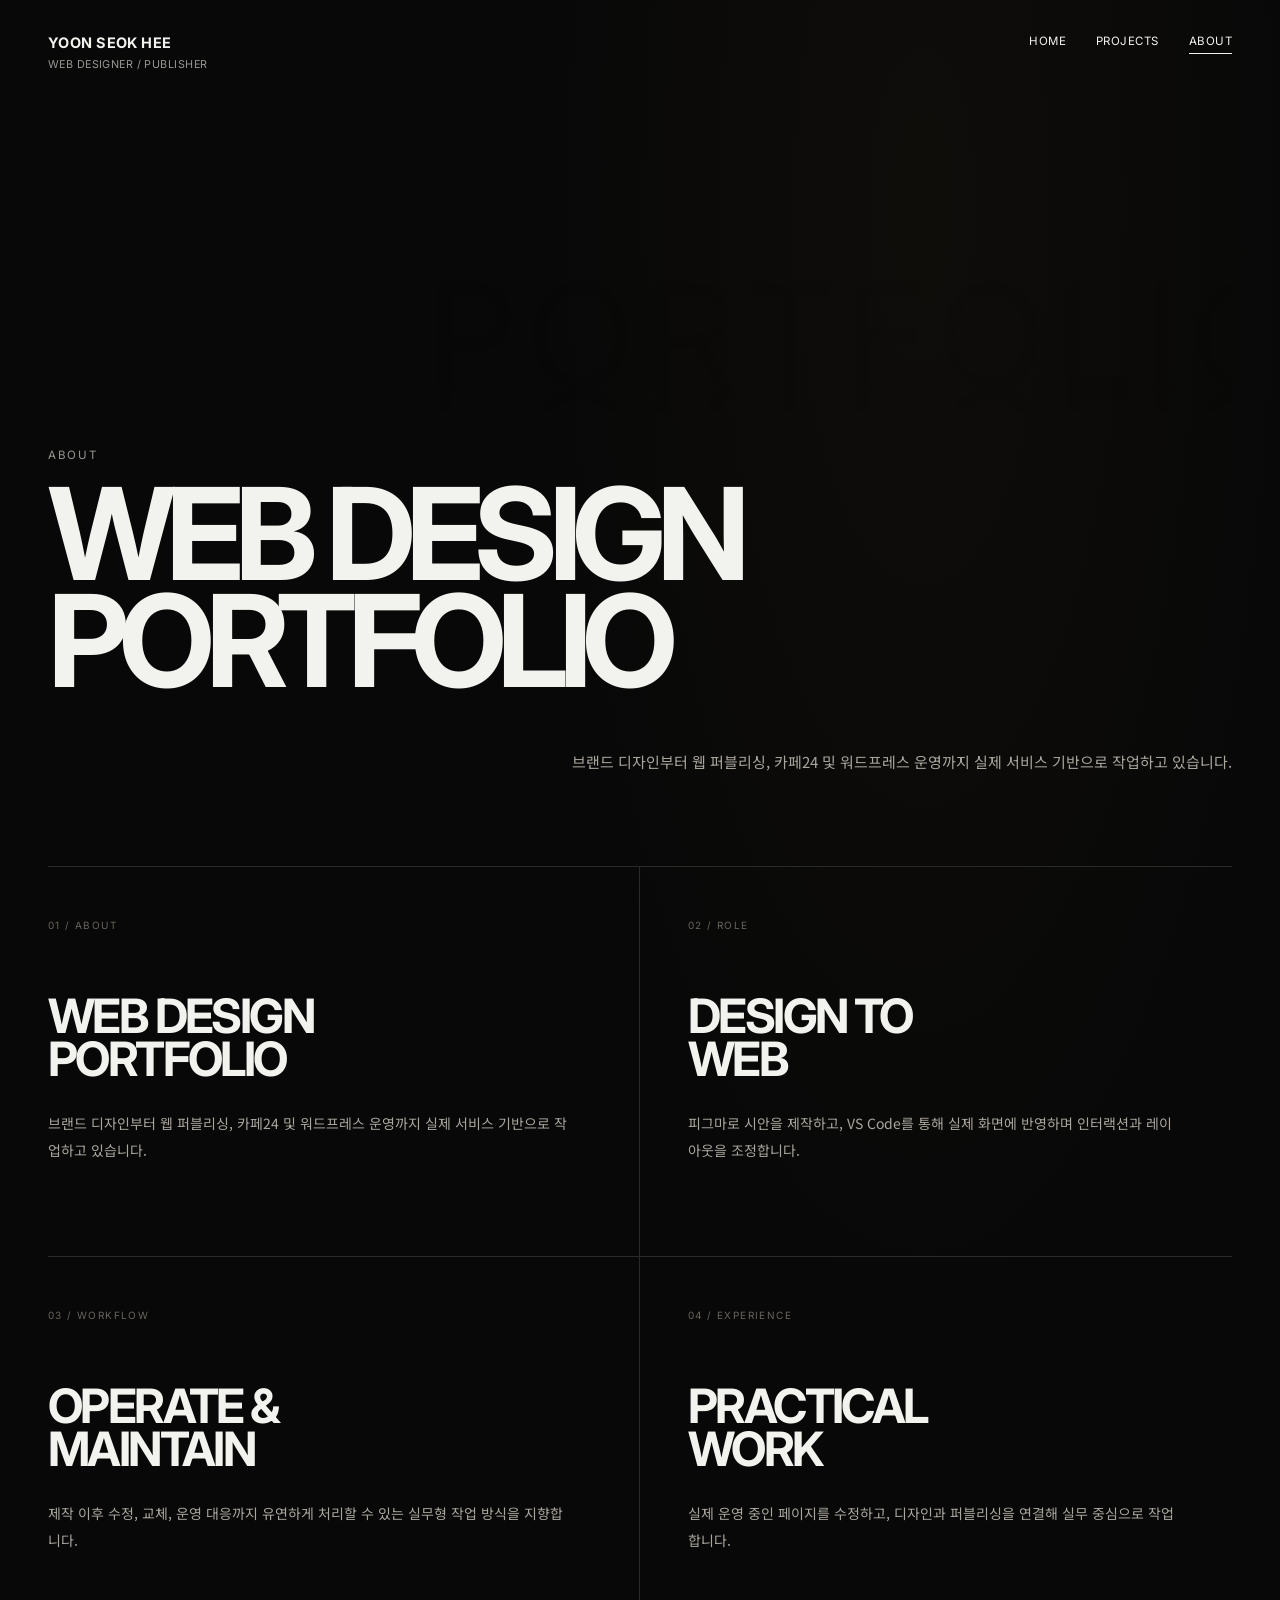
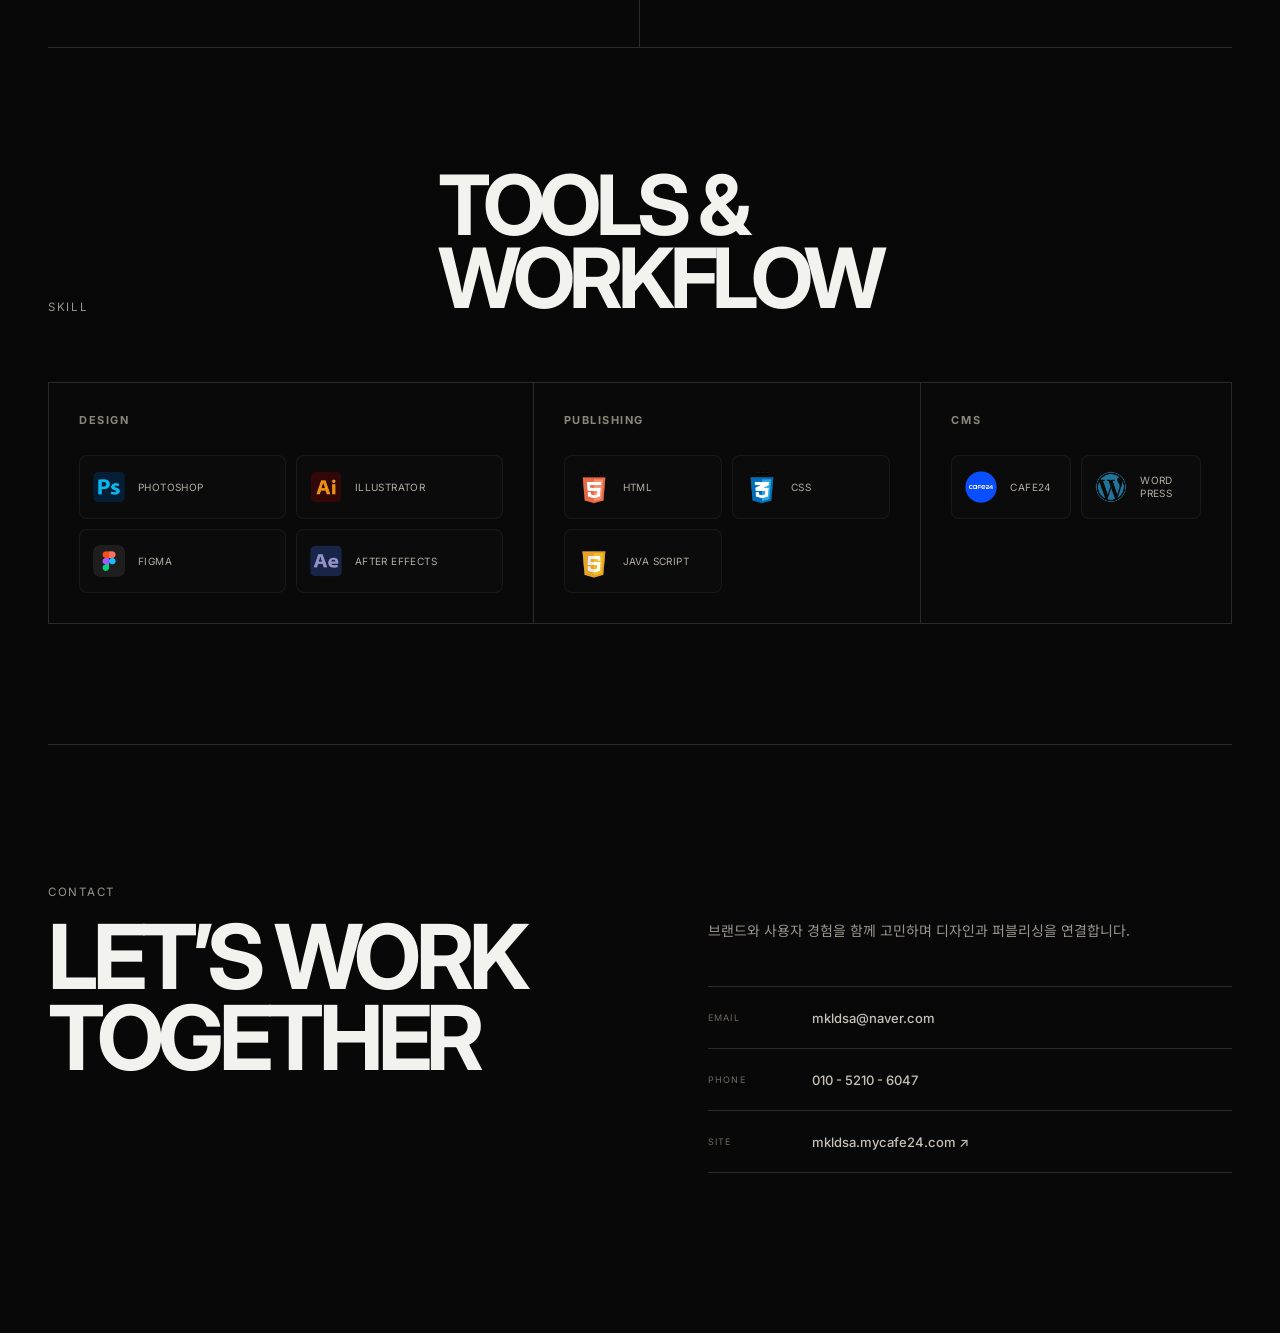
==== about.html @ 6cc13ea0 "remaster d" ====
<!doctype html>
<html lang="ko">
<head>
  <meta charset="utf-8">
  <meta name="viewport" content="width=device-width, initial-scale=1">
  <meta name="description" content="윤석희 웹디자이너·퍼블리셔 소개">
  <title>About — YOON SEOK HEE</title>

  <link rel="icon" type="image/png" href="favicon.png">
  <link rel="preconnect" href="https://fonts.googleapis.com">
  <link rel="preconnect" href="https://fonts.gstatic.com" crossorigin>
  <link href="https://fonts.googleapis.com/css2?family=Inter:wght@400;500;600;700&family=Noto+Sans+KR:wght@400;500;600;700&display=swap" rel="stylesheet">

  <link rel="stylesheet" href="assets/css/common.css">
  <link rel="stylesheet" href="assets/css/about.css">
  <link rel="stylesheet" href="assets/css/responsive.css">
</head>
<body class="about-body">
  <header class="site-header compact">
    <a class="brand" href="index.html">
      <strong>YOON SEOK HEE</strong>
      <span>WEB DESIGNER / PUBLISHER</span>
    </a>

    <nav class="site-nav">
      <a href="index.html">HOME</a>
      <a href="projects.html">PROJECTS</a>
      <a href="about.html" class="is-active">ABOUT</a>
    </nav>
  </header>

  <main class="about-page">
    <section class="about-hero">
      <span class="section-label">ABOUT</span>
      <img class="about-title-art" src="images/TITLE.png" alt="PORTFOLIO">
      <h1>WEB DESIGN<br>PORTFOLIO</h1>

      <p class="about-intro">
        브랜드 디자인부터 웹 퍼블리싱, 카페24 및 워드프레스 운영까지
        실제 서비스 기반으로 작업하고 있습니다.
      </p>
    </section>

    <section class="about-story-grid">
      <article class="about-story">
        <span>01 / ABOUT</span>
        <h2>WEB DESIGN<br>PORTFOLIO</h2>
        <p>
          브랜드 디자인부터 웹 퍼블리싱,
          카페24 및 워드프레스 운영까지
          실제 서비스 기반으로 작업하고 있습니다.
        </p>
      </article>

      <article class="about-story">
        <span>02 / ROLE</span>
        <h2>DESIGN TO<br>WEB</h2>
        <p>
          피그마로 시안을 제작하고,
          VS Code를 통해 실제 화면에 반영하며
          인터랙션과 레이아웃을 조정합니다.
        </p>
      </article>

      <article class="about-story">
        <span>03 / WORKFLOW</span>
        <h2>OPERATE &<br>MAINTAIN</h2>
        <p>
          제작 이후 수정, 교체, 운영 대응까지
          유연하게 처리할 수 있는 실무형 작업 방식을 지향합니다.
        </p>
      </article>

      <article class="about-story">
        <span>04 / EXPERIENCE</span>
        <h2>PRACTICAL<br>WORK</h2>
        <p>
          실제 운영 중인 페이지를 수정하고,
          디자인과 퍼블리싱을 연결해
          실무 중심으로 작업합니다.
        </p>
      </article>
    </section>

    <section class="about-skill-section">
      <div class="about-skill-head">
        <span class="section-label">SKILL</span>
        <h2>TOOLS &<br>WORKFLOW</h2>
      </div>

      <div class="about-skill-groups">
        <article class="about-skill-group">
          <h3>DESIGN</h3>
          <div class="about-tool-grid">
            <div class="about-tool"><img src="images/icon_ps.png" alt="Photoshop"><span>PHOTOSHOP</span></div>
            <div class="about-tool"><img src="images/icon_ai.png" alt="Illustrator"><span>ILLUSTRATOR</span></div>
            <div class="about-tool"><img src="images/icon_figma.png" alt="Figma"><span>FIGMA</span></div>
            <div class="about-tool"><img src="images/icon_ae.png" alt="After Effects"><span>AFTER EFFECTS</span></div>
          </div>
        </article>

        <article class="about-skill-group">
          <h3>PUBLISHING</h3>
          <div class="about-tool-grid">
            <div class="about-tool"><img src="images/icon_html.png" alt="HTML"><span>HTML</span></div>
            <div class="about-tool"><img src="images/icon_css.png" alt="CSS"><span>CSS</span></div>
            <div class="about-tool"><img src="images/icon_js.png" alt="JavaScript"><span>JAVA SCRIPT</span></div>
          </div>
        </article>

        <article class="about-skill-group">
          <h3>CMS</h3>
          <div class="about-tool-grid">
            <div class="about-tool"><img src="images/icon_cafe24.png" alt="Cafe24"><span>CAFE24</span></div>
            <div class="about-tool"><img src="images/icon_ward.png" alt="WordPress"><span>WORD PRESS</span></div>
          </div>
        </article>
      </div>
    </section>

    <section class="about-contact" id="contact">
      <span class="section-label">CONTACT</span>

      <div class="about-contact-row">
        <h2>LET’S WORK<br>TOGETHER</h2>

        <div class="about-contact-copy">
          <p>
            브랜드와 사용자 경험을 함께 고민하며
            디자인과 퍼블리싱을 연결합니다.
          </p>

          <div class="about-contact-list">
            <a href="mailto:mkldsa@naver.com"><span>EMAIL</span><strong>mkldsa@naver.com</strong></a>
            <a href="tel:01052106047"><span>PHONE</span><strong>010 - 5210 - 6047</strong></a>
            <a href="http://mkldsa.mycafe24.com" target="_blank" rel="noopener noreferrer"><span>SITE</span><strong>mkldsa.mycafe24.com ↗</strong></a>
          </div>
        </div>
      </div>
    </section>
  </main>
</body>
</html>
---- assets/css/common.css ----
:root{
  --bg:#080808;
  --panel:#101010;
  --text:#f2f2ee;
  --muted:#8c8c88;
  --line:#2a2a28;
  --accent:#dfcfad;
  --gold:#d9b976;
  --max:1600px;
}

*{box-sizing:border-box}

html{scroll-behavior:smooth}

body{
  margin:0;
  background:var(--bg);
  color:var(--text);
  font-family:Inter,"Noto Sans KR",sans-serif;
  -webkit-font-smoothing:antialiased;
}

a{color:inherit;text-decoration:none}
button,input{font:inherit}
button{color:inherit}

.site-shell{min-height:100vh}

.site-header{
  position:fixed;
  z-index:100;
  top:0;
  left:0;
  width:100%;
  display:flex;
  align-items:flex-start;
  justify-content:space-between;
  padding:34px 48px;
  pointer-events:none;
}

.site-header.compact{
  position:relative;
  padding-bottom:10px;
}

.site-header a{pointer-events:auto}

.brand{
  display:flex;
  flex-direction:column;
  gap:7px;
}

.brand strong{
  font-size:14px;
  letter-spacing:.03em;
}

.brand span{
  font-size:10px;
  color:var(--muted);
  letter-spacing:.04em;
}

.site-nav{
  display:flex;
  gap:30px;
  font-size:11px;
  letter-spacing:.04em;
}

.site-nav a{
  position:relative;
  padding-bottom:6px;
}

.site-nav a::after{
  content:"";
  position:absolute;
  left:0;
  bottom:0;
  width:0;
  height:1px;
  background:currentColor;
  transition:width .3s ease;
}

.site-nav a:hover::after,
.site-nav a.is-active::after{
  width:100%;
}

.section-label{
  display:block;
  margin-bottom:18px;
  color:var(--muted);
  font-size:11px;
  letter-spacing:.15em;
}

.site-footer{
  max-width:var(--max);
  margin:0 auto;
  padding:120px 48px 48px;
  border-top:1px solid var(--line);
  display:grid;
  grid-template-columns:1fr 1fr auto;
  gap:24px;
  align-items:end;
}

.site-footer p,
.site-footer a{font-size:22px}

.site-footer span{
  color:var(--muted);
  font-size:10px;
}


/* =========================================================
   V22.0 — COMMON MICROCOPY LEGIBILITY
========================================================= */
.brand strong{
  font-size:14.5px!important;
}

.brand span{
  font-size:10.8px!important;
  color:#989893!important;
}

.site-nav{
  font-size:11.5px!important;
}

.section-label{
  font-size:11.5px!important;
  color:#969690!important;
}
---- assets/css/about.css ----
.about-body{
  min-height:100vh;
  background:
    radial-gradient(ellipse at 72% 7%,rgba(202,156,79,.035),transparent 30%),
    var(--bg);
}

.about-page{
  max-width:var(--max);
  margin:0 auto;
  padding:120px 48px 120px;
}

.about-hero{
  position:relative;
  min-height:74vh;
  display:flex;
  flex-direction:column;
  justify-content:flex-end;
  overflow:hidden;
  padding:90px 0 90px;
  border-bottom:1px solid var(--line);
}

.about-title-art{
  position:absolute;
  z-index:0;
  right:-5%;
  top:12%;
  width:min(68vw,1100px);
  opacity:.035;
  filter:blur(.2px);
  pointer-events:none;
}

.about-hero > *:not(.about-title-art){
  position:relative;
  z-index:1;
}

.about-hero h1{
  max-width:1200px;
  margin:0;
  font-size:clamp(70px,10vw,165px);
  line-height:.84;
  letter-spacing:-.075em;
}

.about-intro{
  max-width:710px;
  margin:52px 0 0 auto;
  color:#aaa69e;
  font-family:"Noto Sans KR",sans-serif;
  font-size:15px;
  line-height:1.95;
}

.about-story-grid{
  display:grid;
  grid-template-columns:repeat(2,minmax(0,1fr));
  border-bottom:1px solid var(--line);
}

.about-story{
  min-height:390px;
  padding:52px 48px 58px 0;
  border-right:1px solid var(--line);
  border-bottom:1px solid var(--line);
}

.about-story:nth-child(even){
  padding-left:48px;
  border-right:0;
}

.about-story:nth-child(n+3){
  border-bottom:0;
}

.about-story > span{
  display:block;
  margin-bottom:64px;
  color:#68645d;
  font-size:9px;
  letter-spacing:.14em;
}

.about-story h2{
  margin:0 0 30px;
  font-size:clamp(32px,3.7vw,62px);
  line-height:.90;
  letter-spacing:-.055em;
}

.about-story p{
  max-width:520px;
  margin:0;
  color:#aaa69e;
  font-family:"Noto Sans KR",sans-serif;
  font-size:13px;
  line-height:1.9;
}

.about-skill-section{
  padding:120px 0;
  border-bottom:1px solid var(--line);
}

.about-skill-head{
  display:grid;
  grid-template-columns:.6fr 1.4fr;
  gap:50px;
  align-items:end;
  margin-bottom:68px;
}

.about-skill-head .section-label{
  margin:0;
}

.about-skill-head h2{
  margin:0;
  font-size:clamp(48px,6.5vw,105px);
  line-height:.88;
  letter-spacing:-.065em;
}

.about-skill-groups{
  display:grid;
  grid-template-columns:1.25fr 1fr .8fr;
  gap:1px;
  background:var(--line);
  border:1px solid var(--line);
}

.about-skill-group{
  padding:30px;
  background:#090909;
}

.about-skill-group h3{
  margin:0 0 28px;
  color:#8d867a;
  font-size:10px;
  letter-spacing:.14em;
}

.about-tool-grid{
  display:grid;
  grid-template-columns:repeat(2,minmax(0,1fr));
  gap:10px;
}

.about-tool{
  display:flex;
  align-items:center;
  gap:12px;
  min-height:64px;
  padding:10px 12px;
  border:1px solid rgba(255,255,255,.055);
  border-radius:8px;
  background:rgba(255,255,255,.012);
}

.about-tool img{
  width:34px;
  height:34px;
  object-fit:contain;
}

.about-tool span{
  color:#b2ada4;
  font-size:9px;
  line-height:1.3;
  letter-spacing:.04em;
}

.about-contact{
  padding:140px 0 40px;
}

.about-contact-row{
  display:grid;
  grid-template-columns:1.05fr .95fr;
  gap:80px;
}

.about-contact h2{
  margin:0;
  font-size:clamp(52px,7vw,112px);
  line-height:.90;
  letter-spacing:-.06em;
}

.about-contact-copy{
  align-self:end;
}

.about-contact-copy > p{
  max-width:560px;
  margin:0 0 42px;
  color:#99948c;
  font-family:"Noto Sans KR",sans-serif;
  font-size:14px;
  line-height:1.9;
}

.about-contact-list{
  display:grid;
  border-top:1px solid var(--line);
}

.about-contact-list a{
  display:grid;
  grid-template-columns:86px 1fr;
  gap:18px;
  align-items:center;
  min-height:62px;
  border-bottom:1px solid var(--line);
}

.about-contact-list span{
  color:#6f6a62;
  font-size:8px;
  letter-spacing:.14em;
}

.about-contact-list strong{
  color:#c7c1b8;
  font-size:12px;
  font-weight:500;
}

@media(max-width:900px){
  .about-page{
    padding:90px 24px 80px;
  }

  .about-story-grid{
    grid-template-columns:1fr;
  }

  .about-story,
  .about-story:nth-child(even){
    min-height:0;
    padding:38px 0 44px;
    border-right:0;
    border-bottom:1px solid var(--line);
  }

  .about-story:nth-child(n+3){
    border-bottom:1px solid var(--line);
  }

  .about-story:last-child{
    border-bottom:0;
  }

  .about-story > span{
    margin-bottom:38px;
  }

  .about-skill-head{
    grid-template-columns:1fr;
    gap:24px;
  }

  .about-skill-groups{
    grid-template-columns:1fr;
  }

  .about-contact-row{
    grid-template-columns:1fr;
    gap:48px;
  }
}

@media(max-width:640px){
  .about-page{
    padding-left:20px;
    padding-right:20px;
  }

  .about-hero{
    min-height:62vh;
  }

  .about-hero h1{
    font-size:15vw;
  }

  .about-intro{
    margin-top:34px;
    font-size:13px;
  }

  .about-tool-grid{
    grid-template-columns:1fr 1fr;
  }

  .about-tool{
    padding:8px 10px;
  }

  .about-tool img{
    width:28px;
    height:28px;
  }
}


/* =========================================================
   V22.0 — ABOUT MICROCOPY LEGIBILITY
========================================================= */
.about-story > span{
  font-size:10px!important;
}

.about-story p{
  font-size:14px!important;
}

.about-skill-group h3{
  font-size:11px!important;
}

.about-tool span{
  font-size:10px!important;
}

.about-contact-list span{
  font-size:9px!important;
}

.about-contact-list strong{
  font-size:13px!important;
}
---- assets/css/responsive.css ----
@media(max-width:1100px){
  .site-header{padding:24px}

  .project-list-grid{
    grid-template-columns:1fr 1fr;
  }

  .detail-hero{
    grid-template-columns:1fr;
  }

  .detail-copy{
    grid-template-columns:1fr;
    gap:30px;
  }
}

@media(max-width:900px){
  html,
  body{
    max-width:100%;
  }

  .social-rail{display:none}

  /* HOME */
  .home-page{
    overflow:hidden;
  }

  .hero{
    min-height:640px;
    padding:0 20px;
  }

  .home-header{
    padding-left:22px;
    padding-right:22px;
  }

  .hero-copy{
    left:6vw;
    top:28%;
    bottom:auto;
    width:82vw;
    transform:none;
  }

  .hero h1{
    font-size:clamp(42px,10vw,68px);
  }

  .hero-desc{
    margin-top:13px;
    font-size:12px;
  }

  .hero-index-wrap{margin-bottom:22px}

  .record-wrap,
  .category-orbit{
    left:59%;
    top:42%;
    width:min(64vh,620px);
  }

  .category-btn{
    min-width:130px;
    font-size:9px;
  }

  .interaction-hint{
    left:6vw;
    top:70%;
  }

  .hero.is-preview-open .hero-copy{
    opacity:.08;
    transform:none;
  }

  .hero.is-preview-open .record-wrap,
  .hero.is-preview-open .category-orbit{
    left:22%;
    top:29%;
  }

  .hero.is-preview-open .record-wrap{
    transform:translate(-50%,-50%) scale(.72);
  }

  .hero.is-preview-open .category-orbit{
    transform:translate(-50%,-50%) scale(.72);
    opacity:.34;
  }

  .preview-panel{
    top:auto;
    left:4vw;
    right:4vw;
    bottom:3.5vh;
    width:auto;
    height:62vh;
    min-height:0;
    padding:24px;
    border-radius:24px;
    transform-origin:center bottom;
    transform:translateY(56px) scale(.975);
    clip-path:inset(22% 0 0 0 round 24px);
  }

  .preview-panel.is-open{
    transform:translateY(0) scale(1);
    clip-path:inset(0 0 0 0 round 24px);
  }

  .preview-grid{
    grid-template-columns:repeat(2,minmax(0,1fr));
    gap:20px 14px;
    height:calc(100% - 132px);
  }

  .preview-more-wrap{
    left:24px;
    right:24px;
  }

  /* PROJECT DETAIL */
  .detail-insights{
    padding:70px 0 80px;
  }

  .detail-insights-head{
    grid-template-columns:1fr;
    gap:24px;
    margin-bottom:38px;
  }

  .detail-insights-head h2{font-size:34px}

  .detail-thinking-grid{
    grid-template-columns:1fr;
    margin-top:52px;
  }

  .detail-thinking--wide{grid-column:auto}

  .detail-project-nav{
    grid-template-columns:1fr 1fr;
  }

  .detail-project-nav__all{
    grid-column:1/-1;
    grid-row:1;
    min-height:56px!important;
    border:1px solid var(--line)!important;
  }

  /* ABOUT */
  .about-page{
    padding:90px 24px 80px;
  }

  .about-hero{
    min-height:60vh;
    padding:50px 0 70px;
  }

  .about-intro{margin:38px 0 0}

  .about-grid{grid-template-columns:1fr}

  .about-block,
  .about-block + .about-block{
    min-height:0;
    padding:34px 0 42px;
    border-right:0;
    border-bottom:1px solid var(--line);
  }

  .about-block:last-child{border-bottom:0}
  .about-no{margin-bottom:38px}
  .about-contact{padding-top:90px}

  .about-contact-row{
    grid-template-columns:1fr;
    gap:48px;
  }
}

@media(max-width:720px){
  .site-header{align-items:flex-start}

  .site-nav{
    gap:12px;
    font-size:9px;
  }

  .brand span{display:none}

  .projects-page,
  .project-detail{
    padding-left:20px;
    padding-right:20px;
  }

  .projects-hero{padding:45px 0}

  .project-list-grid{
    grid-template-columns:1fr;
    gap:55px;
  }

  .archive-card:nth-child(n){margin-top:0}

  .detail-hero{padding-top:30px}

  .detail-meta{
    grid-template-columns:1fr 1fr;
  }

  .detail-copy{padding:70px 0}

  .detail-copy h2{font-size:32px}
}

@media(max-width:640px){
  .site-nav{gap:12px}
  .site-nav a{font-size:9px}
  .brand strong{font-size:11px}

  /* HOME MOBILE: orbit 숨김 + swipe 사용 */
  .record-wrap,
  .category-orbit{
    left:50%;
    top:38%;
    width:78vw;
  }

  .category-orbit{display:none}

  .hero-copy{
    left:6vw;
    top:auto;
    bottom:88px;
    width:82vw;
  }

  .hero h1{font-size:13vw}

  .interaction-hint{
    left:6vw;
    top:auto;
    bottom:28px;
  }

  .interaction-hint .mouse-icon{
    width:34px;
    height:20px;
    flex-basis:34px;
    border-radius:12px;
  }

  .interaction-hint .mouse-icon i{
    top:50%;
    left:7px;
    width:7px;
    height:2px;
    transform:translateY(-50%);
    animation:mobileSwipeHint 1.55s ease-in-out infinite;
  }

  @keyframes mobileSwipeHint{
    0%{opacity:.1;transform:translate(0,-50%)}
    35%{opacity:1}
    100%{opacity:0;transform:translate(13px,-50%)}
  }

  .hero.is-preview-open .record-wrap{
    left:10%;
    top:22%;
    transform:translate(-50%,-50%) scale(.58);
  }

  .preview-panel{
    left:14px;
    right:14px;
    bottom:14px;
    height:67vh;
    padding:22px 18px;
  }

  .preview-grid{
    grid-template-columns:1fr 1fr;
    gap:18px 12px;
  }

  .project-card-meta{display:none}
  .project-card h3{font-size:11px}
  .project-card p{font-size:9px}

  /* PROJECTS */
  .projects-hero h1{
    font-size:clamp(52px,15vw,84px);
  }

  .projects-summary{
    max-width:250px;
    line-height:1.8;
  }

  .project-filters{margin-top:34px}

  .archive-meta__view{
    width:100%;
    margin:4px 0 0;
  }

  /* DETAIL */
  .detail-hero::before{display:none}

  .detail-copy p{font-size:13px}

  .contribution-row{
    grid-template-columns:42px 1fr auto;
    gap:12px;
  }

  .detail-thinking{
    min-height:0;
    padding:26px 22px;
  }

  .detail-gallery{padding-top:66px}

  .detail-project-nav{
    margin-top:80px;
    gap:12px;
  }

  .detail-project-nav a{min-height:78px}
  .detail-project-nav strong{font-size:12px}

  /* ABOUT */
  .about-page{
    padding-left:20px;
    padding-right:20px;
  }

  .about-hero h1{font-size:16vw}
  .about-intro{font-size:13px}
  .about-block p{font-size:16px}
}

/* =========================================================
   V3.0 HOME DETAIL RESPONSIVE
========================================================= */
@media(max-width:900px){
  .interaction-guide{
    left:6vw;
    top:auto;
    bottom:30px;
    width:min(480px,88vw);
  }

  .guide-actions{
    grid-template-columns:1fr 1fr;
  }

  .record-scroll-guide{
    display:none;
  }

  .record-label-svg .label-arc{
    font-size:12px;
  }

  .record-label-svg .label-arc-bottom{
    font-size:11px;
  }

  .record-label-svg .label-year{
    font-size:12.5px;
  }
}

@media(max-width:640px){
  .hero-copy{
    bottom:132px;
  }

  .interaction-guide{
    left:6vw;
    right:6vw;
    bottom:22px;
    width:auto;
  }

  .guide-kicker{
    margin-bottom:8px;
  }

  .guide-actions{
    gap:6px;
  }

  .guide-action{
    grid-template-columns:18px 24px 1fr;
    gap:7px;
    min-height:44px;
    padding:8px 7px;
  }

  .guide-icon{
    width:24px;
    height:24px;
  }

  .guide-icon-scroll::before{
    top:4px;
    width:8px;
    height:14px;
  }

  .guide-copy strong{
    font-size:7px;
  }

  .guide-copy small{
    font-size:6.5px;
  }

  .record-hover-cta{
    display:none;
  }

  .record-label{
    width:33%;
  }

  .record-label-svg .label-arc{
    font-size:11.3px;
    letter-spacing:2px;
  }

  .record-label-svg .label-arc-bottom{
    font-size:10.7px;
    letter-spacing:2.2px;
  }

  .record-label-svg .label-year{
    font-size:12px;
  }
}

@media(max-width:900px){
  .home-page.is-intro-ready .hero.is-preview-open .record-wrap{
    transform:translate(-50%,-50%) scale(.72);
  }

  .home-page.is-intro-ready .hero.is-preview-open .category-orbit{
    transform:translate(-50%,-50%) scale(.72);
    opacity:.34;
  }
}

@media(max-width:640px){
  .home-page.is-intro-ready .hero.is-preview-open .record-wrap{
    transform:translate(-50%,-50%) scale(.58);
  }
}
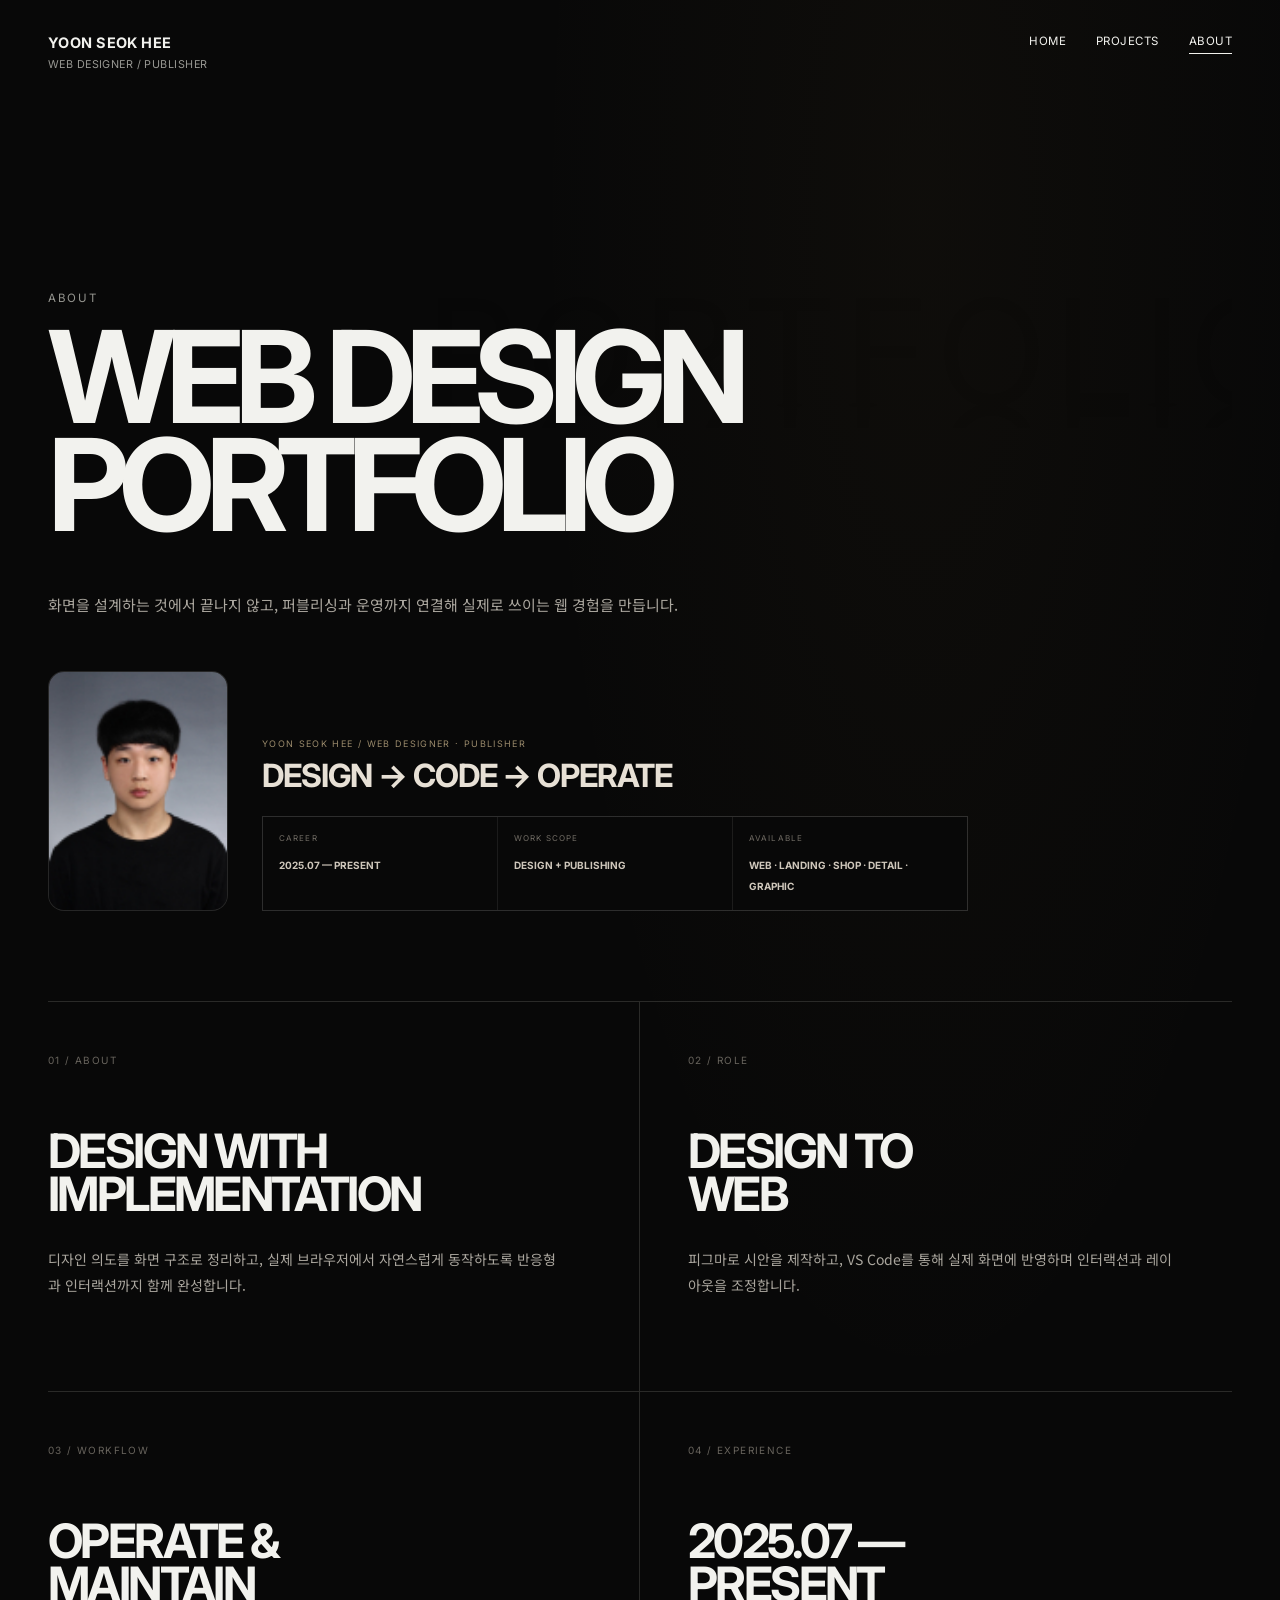
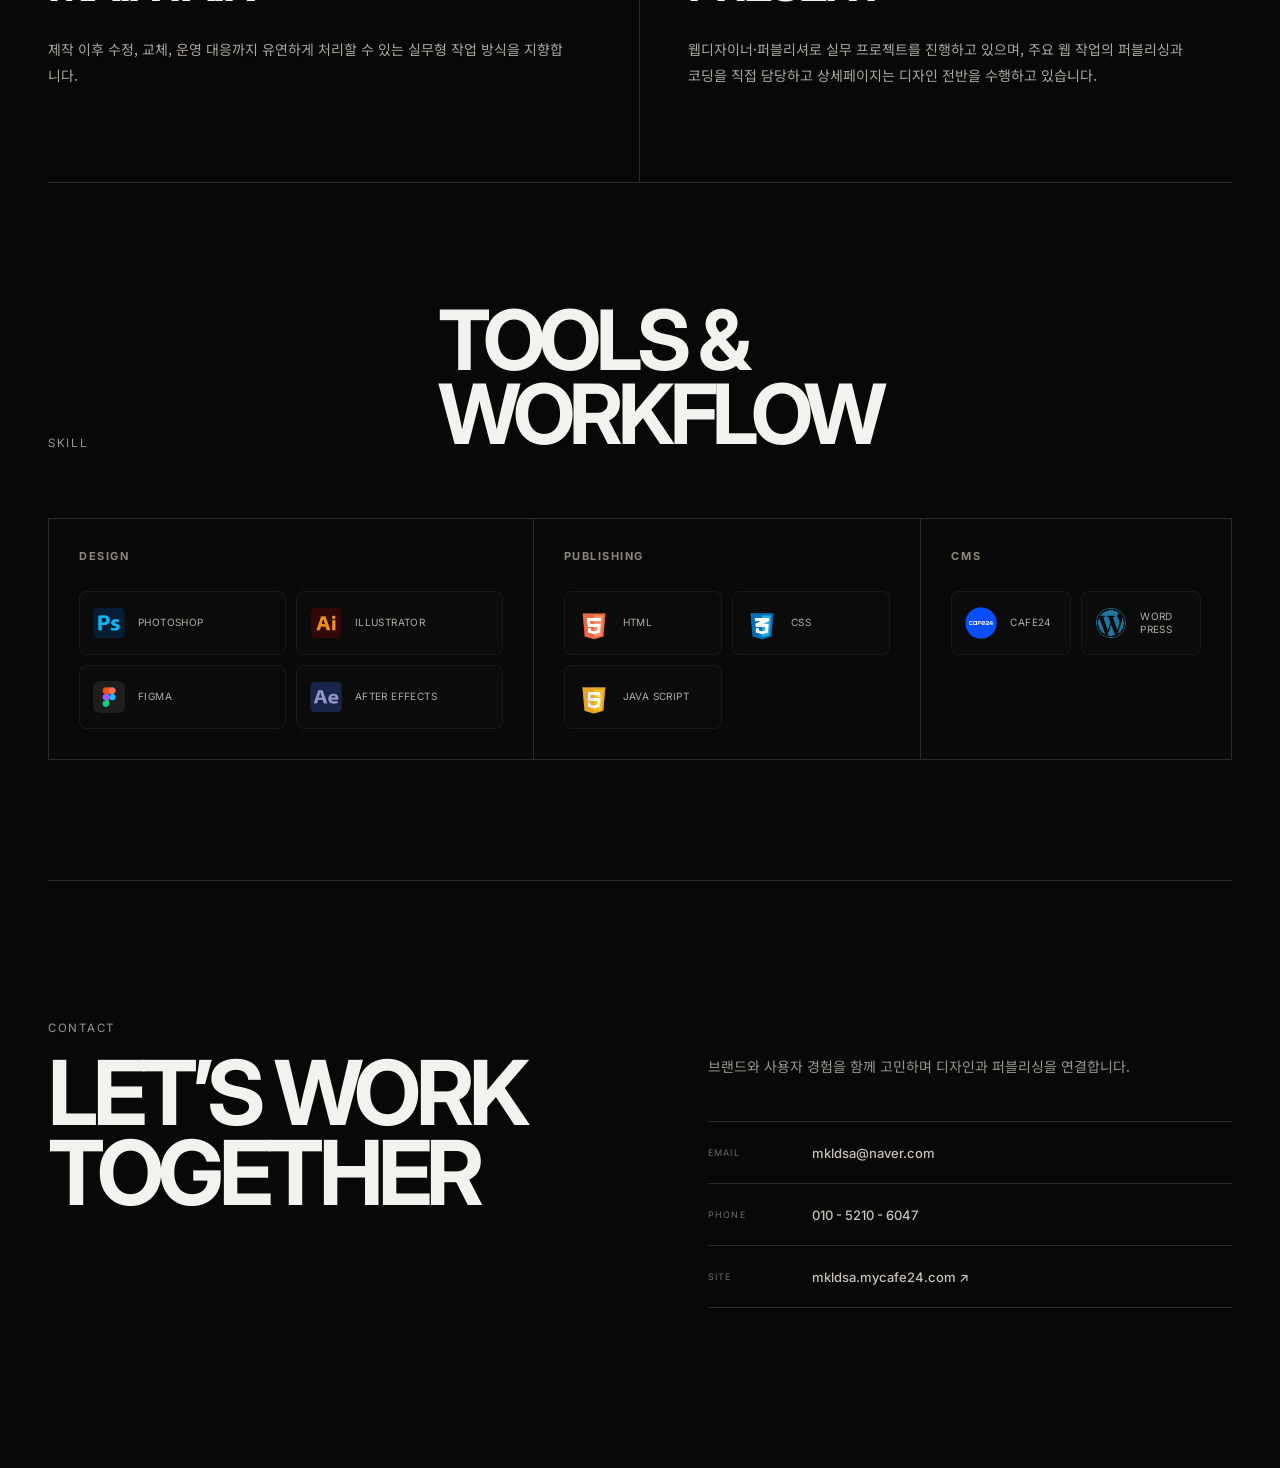
==== commit eb55b953: "1 d" ====
--- a/about.html
+++ b/about.html
@@ -36,19 +36,43 @@
       <h1>WEB DESIGN<br>PORTFOLIO</h1>
 
       <p class="about-intro">
-        브랜드 디자인부터 웹 퍼블리싱, 카페24 및 워드프레스 운영까지
-        실제 서비스 기반으로 작업하고 있습니다.
+        화면을 설계하는 것에서 끝나지 않고,
+        퍼블리싱과 운영까지 연결해 실제로 쓰이는 웹 경험을 만듭니다.
       </p>
+
+      <div class="about-profile-summary">
+        <img src="images/profile_seokhee.png" alt="윤석희 증명사진">
+
+        <div class="about-profile-summary__copy">
+          <span>YOON SEOK HEE / WEB DESIGNER · PUBLISHER</span>
+          <strong>DESIGN → CODE → OPERATE</strong>
+
+          <div class="about-profile-facts">
+            <div>
+              <small>CAREER</small>
+              <b>2025.07 — PRESENT</b>
+            </div>
+            <div>
+              <small>WORK SCOPE</small>
+              <b>DESIGN + PUBLISHING</b>
+            </div>
+            <div>
+              <small>AVAILABLE</small>
+              <b>WEB · LANDING · SHOP · DETAIL · GRAPHIC</b>
+            </div>
+          </div>
+        </div>
+      </div>
     </section>
 
     <section class="about-story-grid">
       <article class="about-story">
         <span>01 / ABOUT</span>
-        <h2>WEB DESIGN<br>PORTFOLIO</h2>
+        <h2>DESIGN WITH<br>IMPLEMENTATION</h2>
         <p>
-          브랜드 디자인부터 웹 퍼블리싱,
-          카페24 및 워드프레스 운영까지
-          실제 서비스 기반으로 작업하고 있습니다.
+          디자인 의도를 화면 구조로 정리하고,
+          실제 브라우저에서 자연스럽게 동작하도록
+          반응형과 인터랙션까지 함께 완성합니다.
         </p>
       </article>
 
@@ -73,11 +97,11 @@
 
       <article class="about-story">
         <span>04 / EXPERIENCE</span>
-        <h2>PRACTICAL<br>WORK</h2>
+        <h2>2025.07 —<br>PRESENT</h2>
         <p>
-          실제 운영 중인 페이지를 수정하고,
-          디자인과 퍼블리싱을 연결해
-          실무 중심으로 작업합니다.
+          웹디자이너·퍼블리셔로 실무 프로젝트를 진행하고 있으며,
+          주요 웹 작업의 퍼블리싱과 코딩을 직접 담당하고
+          상세페이지는 디자인 전반을 수행하고 있습니다.
         </p>
       </article>
     </section>
--- a/assets/css/about.css
+++ b/assets/css/about.css
@@ -335,3 +335,147 @@
 .about-contact-list strong{
   font-size:13px!important;
 }
+
+
+/* =========================================================
+   V34.0 — DESIGNER PROFILE SUMMARY
+========================================================= */
+.about-profile-summary{
+  position:relative;
+  z-index:1;
+
+  display:grid;
+  grid-template-columns:180px minmax(0,1fr);
+  gap:34px;
+  align-items:end;
+
+  max-width:900px;
+  margin:54px 0 0 auto;
+}
+
+.about-profile-summary > img{
+  display:block;
+  width:180px;
+  aspect-ratio:3/4;
+  object-fit:cover;
+
+  border:1px solid rgba(255,255,255,.09);
+  border-radius:16px;
+  background:#111;
+}
+
+.about-profile-summary__copy > span{
+  display:block;
+  margin-bottom:11px;
+  color:#9a8a6b;
+  font-size:9px;
+  letter-spacing:.15em;
+}
+
+.about-profile-summary__copy > strong{
+  display:block;
+  margin-bottom:24px;
+
+  color:#e7e0d5;
+  font-size:clamp(24px,2.5vw,42px);
+  line-height:1;
+  letter-spacing:-.035em;
+}
+
+.about-profile-facts{
+  display:grid;
+  grid-template-columns:repeat(3,minmax(0,1fr));
+  gap:1px;
+  background:rgba(255,255,255,.08);
+  border:1px solid rgba(255,255,255,.08);
+}
+
+.about-profile-facts > div{
+  min-height:86px;
+  padding:16px;
+  background:#080808;
+}
+
+.about-profile-facts small{
+  display:block;
+  margin-bottom:10px;
+  color:#716c64;
+  font-size:8px;
+  letter-spacing:.14em;
+}
+
+.about-profile-facts b{
+  color:#cfc7bb;
+  font-size:10px;
+  line-height:1.5;
+}
+
+@media(max-width:900px){
+  .about-profile-summary{
+    grid-template-columns:120px minmax(0,1fr);
+    gap:22px;
+  }
+
+  .about-profile-summary > img{
+    width:120px;
+  }
+
+  .about-profile-facts{
+    grid-template-columns:1fr;
+  }
+
+  .about-profile-facts > div{
+    min-height:0;
+  }
+}
+
+@media(max-width:640px){
+  .about-profile-summary{
+    grid-template-columns:90px minmax(0,1fr);
+    gap:16px;
+    margin-top:36px;
+  }
+
+  .about-profile-summary > img{
+    width:90px;
+    border-radius:10px;
+  }
+
+  .about-profile-summary__copy > strong{
+    font-size:20px;
+  }
+}
+
+
+/* V37 — profile positioning: capability rather than a single contribution */
+.about-profile-facts b{
+  line-height:1.55!important;
+}
+
+
+/* =========================================================
+   V38.0 — ABOUT LEFT ALIGNMENT
+   사진 + 소개/요약 블록을 우측 정렬에서 좌측 기준으로 변경
+========================================================= */
+
+.about-intro{
+  margin-left:0!important;
+  margin-right:0!important;
+  max-width:640px!important;
+  text-align:left!important;
+}
+
+.about-profile-summary{
+  margin:52px 0 0 0!important;
+  max-width:920px!important;
+  justify-self:start!important;
+  text-align:left!important;
+}
+
+.about-profile-summary__copy{
+  text-align:left!important;
+}
+
+.about-profile-facts{
+  text-align:left!important;
+}
--- a/assets/css/responsive.css
+++ b/assets/css/responsive.css
@@ -469,3 +469,3061 @@
     transform:translate(-50%,-50%) scale(.58);
   }
 }
+
+
+/* =========================================================
+   V37 MOBILE / TABLET
+   PC interaction flow retained:
+   ENTRY → RECORD BROWSE → CATEGORY CHANGE → WORK SHEET → TAP RECORD
+========================================================= */
+
+@media(max-width:900px){
+
+  html,
+  body{
+    width:100%;
+    min-width:0;
+    overflow-x:hidden;
+  }
+
+  body.home-page{
+    overflow:hidden!important;
+    background:#050505;
+  }
+
+  .home-shell,
+  .home-main,
+  .hero{
+    width:100%;
+    height:100dvh!important;
+    min-height:620px!important;
+  }
+
+  /* ---------- HEADER ---------- */
+  .home-header{
+    top:0;
+    left:0;
+    right:0;
+    padding:18px 18px!important;
+    align-items:flex-start;
+  }
+
+  .home-header .brand strong{
+    font-size:11px!important;
+  }
+
+  .home-header .brand span{
+    display:block!important;
+    margin-top:3px;
+    font-size:7px!important;
+  }
+
+  .home-header .site-nav{
+    gap:12px!important;
+  }
+
+  .home-header .site-nav a{
+    font-size:8px!important;
+    letter-spacing:.04em;
+  }
+
+  /* ---------- ENTRY ---------- */
+  .entry-screen{
+    min-height:100dvh;
+  }
+
+  .entry-stage{
+    width:88vw!important;
+    max-width:none!important;
+  }
+
+  .entry-topline{
+    margin-bottom:28px!important;
+    font-size:7.5px!important;
+  }
+
+  .entry-title{
+    width:100%;
+    font-size:clamp(54px,14vw,78px)!important;
+    line-height:.84!important;
+    white-space:nowrap;
+  }
+
+  .entry-title-line{
+    margin-top:22px!important;
+  }
+
+  .entry-name{
+    margin-top:22px!important;
+    font-size:clamp(24px,7.2vw,36px)!important;
+  }
+
+  .entry-subcopy{
+    max-width:310px;
+    font-size:7.8px!important;
+    line-height:1.7!important;
+  }
+
+  .entry-enter{
+    margin-top:38px!important;
+    font-size:8px!important;
+  }
+
+  .entry-footer{
+    left:6vw!important;
+    right:6vw!important;
+    bottom:max(20px,env(safe-area-inset-bottom))!important;
+    font-size:6.5px!important;
+  }
+
+  /* ---------- HERO COPY ---------- */
+  .hero-copy{
+    left:20px!important;
+    top:82px!important;
+    bottom:auto!important;
+
+    width:calc(100vw - 40px)!important;
+    max-width:310px!important;
+
+    transform:none!important;
+    z-index:24;
+  }
+
+  .hero-index-wrap{
+    margin-bottom:14px!important;
+    font-size:10px!important;
+  }
+
+  .hero-index-wrap i{
+    width:42px!important;
+  }
+
+  .hero-kicker{
+    margin-bottom:9px!important;
+    font-size:8px!important;
+  }
+
+  .hero h1{
+    max-width:280px!important;
+    font-size:clamp(42px,12vw,58px)!important;
+    line-height:.88!important;
+  }
+
+  .hero-desc{
+    width:270px!important;
+    margin-top:13px!important;
+    font-size:10.5px!important;
+    line-height:1.55!important;
+  }
+
+  /* ---------- RECORD ---------- */
+  .record-stage{
+    position:absolute!important;
+    inset:0!important;
+    width:100%!important;
+    height:100%!important;
+  }
+
+  .record-wrap{
+    left:50%!important;
+    top:35dvh!important;
+
+    width:min(66vw,300px)!important;
+
+    transform:translate(-50%,-50%)!important;
+    z-index:14;
+  }
+
+  .record-stage::before,
+  .record-stage::after{
+    left:50%!important;
+    top:35dvh!important;
+  }
+
+  .record-stage::before{
+    width:min(74vw,330px)!important;
+    height:min(74vw,330px)!important;
+  }
+
+  .record-stage::after{
+    width:min(70vw,315px)!important;
+    height:min(70vw,315px)!important;
+  }
+
+  .record-hover-cta{
+    bottom:10%!important;
+    font-size:7px!important;
+  }
+
+  /* ---------- GUIDE ---------- */
+  .home-explore-hint{
+    left:20px!important;
+    right:20px!important;
+    top:49dvh!important;
+    bottom:auto!important;
+
+    width:auto!important;
+    justify-content:center;
+
+    font-size:7.2px!important;
+    opacity:.9!important;
+  }
+
+  .guide-copy-desktop{
+    display:none!important;
+  }
+
+  .guide-copy-mobile{
+    display:inline!important;
+  }
+
+  .home-explore-hint i{
+    width:16px!important;
+  }
+
+  /* ---------- CATEGORY RAIL ----------
+     PC orbit becomes horizontal category rail on mobile.
+  */
+  .category-orbit{
+    display:flex!important;
+    position:absolute!important;
+
+    left:0!important;
+    top:53dvh!important;
+
+    width:100vw!important;
+    height:42px!important;
+
+    padding:0 18px!important;
+    gap:8px!important;
+
+    overflow-x:auto!important;
+    overflow-y:hidden!important;
+
+    transform:none!important;
+    opacity:1!important;
+
+    scroll-snap-type:x proximity;
+    scrollbar-width:none;
+
+    z-index:29!important;
+  }
+
+  .category-orbit::-webkit-scrollbar{
+    display:none;
+  }
+
+  .category-btn{
+    position:relative!important;
+    left:auto!important;
+    top:auto!important;
+
+    flex:0 0 auto!important;
+    display:grid!important;
+    grid-template-columns:auto!important;
+
+    min-width:auto!important;
+    height:34px!important;
+    padding:0 11px!important;
+
+    border:1px solid rgba(255,255,255,.08)!important;
+    border-radius:999px!important;
+    background:rgba(7,7,7,.68)!important;
+
+    transform:none!important;
+    scroll-snap-align:center;
+  }
+
+  .category-btn::before{
+    display:none!important;
+  }
+
+  .category-btn .category-main{
+    gap:6px!important;
+  }
+
+  .category-btn .category-no{
+    font-size:6.5px!important;
+  }
+
+  .category-btn .category-name{
+    max-width:none!important;
+    font-size:8px!important;
+    white-space:nowrap!important;
+  }
+
+  .category-btn .category-state{
+    display:none!important;
+  }
+
+  .category-btn.is-active{
+    border-color:rgba(220,183,110,.40)!important;
+    background:rgba(212,172,92,.08)!important;
+  }
+
+  .category-btn.is-active .category-no,
+  .category-btn.is-active .category-name{
+    color:#e8cf9b!important;
+  }
+
+  /* ---------- WORK SIDEBAR -> BOTTOM SHEET ---------- */
+  .home-selected-works{
+    display:block!important;
+    position:absolute!important;
+
+    left:0!important;
+    right:0!important;
+    top:auto!important;
+    bottom:0!important;
+
+    width:100vw!important;
+    height:40dvh!important;
+    min-height:260px!important;
+
+    padding:18px 18px calc(20px + env(safe-area-inset-bottom))!important;
+
+    border-top:1px solid rgba(255,255,255,.10)!important;
+    border-left:0!important;
+    border-radius:20px 20px 0 0!important;
+
+    background:
+      linear-gradient(180deg,rgba(13,13,12,.97),rgba(5,5,5,.995))!important;
+
+    backdrop-filter:blur(10px)!important;
+    -webkit-backdrop-filter:blur(10px)!important;
+
+    transform:none!important;
+    overflow-y:auto!important;
+    overscroll-behavior:contain!important;
+    touch-action:pan-y!important;
+
+    z-index:40!important;
+  }
+
+  .home-selected-works::before{
+    content:""!important;
+    display:block!important;
+    position:sticky!important;
+    top:-10px!important;
+    left:50%!important;
+
+    width:42px!important;
+    height:3px!important;
+    margin:0 auto 12px!important;
+
+    border-radius:999px;
+    background:rgba(255,255,255,.18)!important;
+  }
+
+  .home-selected-head{
+    padding-bottom:10px!important;
+    margin-bottom:12px!important;
+  }
+
+  .home-selected-head span:first-child{
+    font-size:7px!important;
+  }
+
+  .home-selected-head strong{
+    font-size:11px!important;
+  }
+
+  .home-selected-count{
+    font-size:16px!important;
+  }
+
+  /* FEATURED */
+  .home-work-card.is-featured{
+    gap:10px!important;
+    padding-bottom:13px!important;
+  }
+
+  .home-work-card.is-featured .home-work-thumb{
+    aspect-ratio:1.8!important;
+    border-radius:9px!important;
+  }
+
+  .home-work-card.is-featured .home-work-copy strong{
+    font-size:13px!important;
+  }
+
+  .home-work-card.is-featured .home-work-copy small{
+    font-size:8px!important;
+  }
+
+  /* SECONDARY */
+  .home-work-card.is-secondary{
+    display:grid!important;
+    grid-template-columns:88px minmax(0,1fr) 12px!important;
+    gap:10px!important;
+    min-height:68px!important;
+    padding:9px 0 11px!important;
+  }
+
+  .home-work-card.is-secondary .home-work-thumb{
+    width:88px!important;
+  }
+
+  .home-work-card.is-secondary .home-work-copy strong{
+    font-size:10.5px!important;
+  }
+
+  .home-work-card.is-secondary .home-work-copy small{
+    font-size:7.5px!important;
+  }
+
+  .home-selected-all{
+    margin-top:12px!important;
+    font-size:8px!important;
+  }
+
+  /* ---------- ABOUT SHEET ---------- */
+  .home-selected-works.is-profile .home-profile-intro{
+    grid-template-columns:78px minmax(0,1fr)!important;
+    gap:12px!important;
+  }
+
+  .home-selected-works.is-profile .home-profile-photo-wrap{
+    width:78px!important;
+    border-radius:10px!important;
+  }
+
+  .home-selected-works.is-profile .home-profile-role{
+    margin-bottom:5px!important;
+    font-size:7px!important;
+  }
+
+  .home-selected-works.is-profile .home-profile-name{
+    margin-bottom:6px!important;
+    font-size:18px!important;
+  }
+
+  .home-selected-works.is-profile .home-profile-summary{
+    font-size:9px!important;
+    line-height:1.5!important;
+  }
+
+  .home-selected-works.is-profile .home-profile-body{
+    margin-top:12px!important;
+  }
+
+  .home-selected-works.is-profile .home-profile-body p{
+    font-size:10.5px!important;
+    line-height:1.65!important;
+  }
+
+  .home-profile-career-grid{
+    grid-template-columns:1fr 1fr!important;
+    gap:6px!important;
+    margin-top:12px!important;
+  }
+
+  .home-profile-career-grid article{
+    min-height:72px!important;
+    padding:10px!important;
+  }
+
+  .home-profile-career-grid article > span{
+    margin-bottom:5px!important;
+    font-size:6.5px!important;
+  }
+
+  .home-profile-career-grid strong{
+    font-size:9px!important;
+  }
+
+  .home-profile-career-grid small{
+    margin-top:4px!important;
+    font-size:7px!important;
+  }
+
+  .home-profile-services{
+    margin-top:13px!important;
+  }
+
+  .home-profile-services b{
+    min-height:25px!important;
+    padding:0 8px!important;
+    font-size:6.5px!important;
+  }
+
+  .home-profile-meta{
+    margin-top:13px!important;
+    padding:12px 0!important;
+  }
+
+  .home-profile-meta-row > span{
+    font-size:6.5px!important;
+  }
+
+  .home-profile-meta-row > p{
+    font-size:8px!important;
+    line-height:1.5!important;
+  }
+
+  /* ---------- KMONG MOBILE ---------- */
+  .home-kmong-image{
+    aspect-ratio:1.55!important;
+    margin-bottom:13px!important;
+  }
+
+  .home-kmong-copy > strong{
+    font-size:19px!important;
+  }
+
+  .home-kmong-copy > p{
+    font-size:10px!important;
+    line-height:1.65!important;
+  }
+
+  .home-kmong-services{
+    margin-top:12px!important;
+  }
+
+  .home-kmong-open{
+    margin-top:15px!important;
+    font-size:8px!important;
+  }
+
+  /* ---------- FULL PREVIEW PANEL ---------- */
+  .preview-panel{
+    left:0!important;
+    right:0!important;
+    bottom:0!important;
+    top:auto!important;
+
+    width:100vw!important;
+    height:82dvh!important;
+
+    padding:20px 18px calc(18px + env(safe-area-inset-bottom))!important;
+
+    border-radius:20px 20px 0 0!important;
+    clip-path:none!important;
+
+    transform:translateY(100%)!important;
+  }
+
+  .preview-panel.is-open{
+    transform:translateY(0)!important;
+  }
+
+  .preview-heading{
+    padding-bottom:13px!important;
+  }
+
+  .preview-heading h2{
+    font-size:24px!important;
+  }
+
+  .preview-grid{
+    grid-template-columns:1fr!important;
+    gap:24px!important;
+    height:calc(100% - 122px)!important;
+  }
+
+  .project-card h3{
+    font-size:15px!important;
+  }
+
+  .project-card p{
+    font-size:10px!important;
+  }
+
+  /* preview open: record stays visually behind */
+  .hero.is-preview-open .record-wrap{
+    left:50%!important;
+    top:22dvh!important;
+    transform:translate(-50%,-50%) scale(.55)!important;
+    opacity:.22!important;
+  }
+
+  .hero.is-preview-open .category-orbit{
+    opacity:0!important;
+    pointer-events:none!important;
+  }
+
+  .hero.is-preview-open .home-selected-works{
+    opacity:0!important;
+    pointer-events:none!important;
+  }
+
+  /* ---------- ABOUT / PROJECT ARCHIVE / DETAIL ---------- */
+  .projects-page,
+  .project-detail,
+  .about-page{
+    padding-left:18px!important;
+    padding-right:18px!important;
+  }
+
+  .project-list-grid{
+    grid-template-columns:1fr!important;
+    gap:42px!important;
+  }
+
+  .about-profile-summary{
+    grid-template-columns:82px minmax(0,1fr)!important;
+    gap:14px!important;
+  }
+
+  .about-profile-summary > img{
+    width:82px!important;
+  }
+
+  .about-profile-facts{
+    grid-template-columns:1fr!important;
+  }
+
+  .about-skill-groups{
+    grid-template-columns:1fr!important;
+  }
+}
+
+/* Extra compact mobile */
+@media(max-width:480px){
+
+  .hero-copy{
+    top:76px!important;
+  }
+
+  .hero h1{
+    font-size:11.5vw!important;
+  }
+
+  .hero-desc{
+    width:245px!important;
+    font-size:9.5px!important;
+  }
+
+  .record-wrap{
+    top:34dvh!important;
+    width:63vw!important;
+  }
+
+  .record-stage::before,
+  .record-stage::after{
+    top:34dvh!important;
+  }
+
+  .home-explore-hint{
+    top:48dvh!important;
+  }
+
+  .category-orbit{
+    top:52dvh!important;
+  }
+
+  .home-selected-works{
+    height:41dvh!important;
+  }
+
+  .entry-title{
+    font-size:13.2vw!important;
+  }
+
+  .entry-name{
+    font-size:6.5vw!important;
+  }
+}
+
+
+/* =========================================================
+   V38.0 — RESPONSIVE REFINEMENT
+   PC는 유지하고 Tablet/Mobile의 기준점과 sheet 폭 충돌을 재정리
+========================================================= */
+
+/* ---------------------------------------------------------
+   TABLET 901–1180
+--------------------------------------------------------- */
+@media (min-width:901px) and (max-width:1180px){
+
+  .home-page .hero-copy{
+    left:4.5vw!important;
+    width:250px!important;
+  }
+
+  .home-page .hero h1{
+    max-width:250px!important;
+    font-size:clamp(46px,5vw,62px)!important;
+  }
+
+  .home-page .record-wrap,
+  .home-page .category-orbit{
+    left:47%!important;
+  }
+
+  .home-page .home-selected-works,
+  .home-page .home-selected-works.is-profile,
+  .home-page .home-selected-works.is-external{
+    right:0!important;
+    left:auto!important;
+    width:310px!important;
+    max-width:310px!important;
+  }
+}
+
+/* ---------------------------------------------------------
+   MOBILE / TABLET PORTRAIT
+--------------------------------------------------------- */
+@media (max-width:900px){
+
+  html,
+  body{
+    width:100%!important;
+    max-width:100%!important;
+    min-width:0!important;
+    overflow-x:hidden!important;
+  }
+
+  body.home-page{
+    height:100dvh!important;
+    min-height:100dvh!important;
+    overflow:hidden!important;
+  }
+
+  .home-page .site-shell,
+  .home-page .home-main,
+  .home-page .hero{
+    width:100vw!important;
+    height:100dvh!important;
+    min-height:620px!important;
+    max-width:none!important;
+    overflow:hidden!important;
+  }
+
+  /* ----- header ----- */
+  .home-page .home-header{
+    position:absolute!important;
+    top:0!important;
+    left:0!important;
+    right:0!important;
+    z-index:70!important;
+    padding:15px 16px!important;
+  }
+
+  .home-page .home-header .brand strong{
+    font-size:10.5px!important;
+  }
+
+  .home-page .home-header .brand span{
+    display:none!important;
+  }
+
+  .home-page .home-header .site-nav{
+    gap:10px!important;
+  }
+
+  .home-page .home-header .site-nav a{
+    font-size:7.5px!important;
+  }
+
+  /* ----- hero copy ----- */
+  .home-page .hero-copy{
+    position:absolute!important;
+    left:18px!important;
+    top:72px!important;
+    right:auto!important;
+    bottom:auto!important;
+
+    width:calc(100vw - 36px)!important;
+    max-width:300px!important;
+
+    transform:none!important;
+    z-index:25!important;
+  }
+
+  .home-page .hero-index-wrap{
+    margin-bottom:10px!important;
+    font-size:9px!important;
+  }
+
+  .home-page .hero-index-wrap i{
+    width:36px!important;
+  }
+
+  .home-page .hero-kicker{
+    margin-bottom:7px!important;
+    font-size:7.5px!important;
+    letter-spacing:.18em!important;
+  }
+
+  .home-page .hero h1{
+    width:auto!important;
+    max-width:270px!important;
+
+    font-size:clamp(38px,11vw,52px)!important;
+    line-height:.88!important;
+    letter-spacing:-.055em!important;
+  }
+
+  .home-page .hero-desc{
+    width:min(270px,calc(100vw - 36px))!important;
+    margin-top:10px!important;
+
+    font-size:9.5px!important;
+    line-height:1.55!important;
+  }
+
+  /* ----- record ----- */
+  .home-page .record-stage{
+    position:absolute!important;
+    inset:0!important;
+    width:100vw!important;
+    height:100dvh!important;
+  }
+
+  .home-page .record-wrap{
+    left:50%!important;
+    top:36dvh!important;
+
+    width:min(64vw,270px)!important;
+    max-width:270px!important;
+
+    transform:translate(-50%,-50%)!important;
+    z-index:15!important;
+  }
+
+  .home-page .record-stage::before,
+  .home-page .record-stage::after{
+    left:50%!important;
+    top:36dvh!important;
+  }
+
+  .home-page .record-stage::before{
+    width:min(72vw,305px)!important;
+    height:min(72vw,305px)!important;
+  }
+
+  .home-page .record-stage::after{
+    width:min(68vw,290px)!important;
+    height:min(68vw,290px)!important;
+  }
+
+  .home-page .record-hover-cta{
+    bottom:8%!important;
+    font-size:6.5px!important;
+  }
+
+  /* ----- mobile guide ----- */
+  .home-page .home-explore-hint{
+    position:absolute!important;
+
+    left:16px!important;
+    right:16px!important;
+    top:50dvh!important;
+    bottom:auto!important;
+
+    width:auto!important;
+    min-width:0!important;
+
+    display:flex!important;
+    justify-content:center!important;
+    gap:8px!important;
+
+    font-size:6.8px!important;
+    white-space:nowrap!important;
+
+    z-index:27!important;
+  }
+
+  .home-page .guide-copy-desktop{
+    display:none!important;
+  }
+
+  .home-page .guide-copy-mobile{
+    display:inline!important;
+  }
+
+  .home-page .home-explore-hint i{
+    width:14px!important;
+  }
+
+  /* ----- category rail ----- */
+  .home-page .category-orbit{
+    position:absolute!important;
+
+    left:0!important;
+    right:auto!important;
+    top:54dvh!important;
+
+    display:flex!important;
+    align-items:center!important;
+
+    width:100vw!important;
+    max-width:100vw!important;
+    height:38px!important;
+
+    padding:0 16px!important;
+    gap:7px!important;
+
+    overflow-x:auto!important;
+    overflow-y:hidden!important;
+
+    transform:none!important;
+    opacity:1!important;
+
+    scroll-snap-type:x proximity!important;
+    -webkit-overflow-scrolling:touch;
+    scrollbar-width:none!important;
+
+    z-index:30!important;
+  }
+
+  .home-page .category-orbit::-webkit-scrollbar{
+    display:none!important;
+  }
+
+  .home-page .category-btn{
+    position:relative!important;
+
+    left:auto!important;
+    top:auto!important;
+
+    flex:0 0 auto!important;
+    display:flex!important;
+    align-items:center!important;
+
+    min-width:auto!important;
+    width:auto!important;
+    height:32px!important;
+
+    padding:0 10px!important;
+
+    border:1px solid rgba(255,255,255,.09)!important;
+    border-radius:999px!important;
+
+    background:rgba(7,7,7,.78)!important;
+
+    transform:none!important;
+
+    scroll-snap-align:center!important;
+  }
+
+  .home-page .category-btn::before{
+    display:none!important;
+  }
+
+  .home-page .category-btn .category-main{
+    display:flex!important;
+    align-items:center!important;
+    gap:6px!important;
+  }
+
+  .home-page .category-btn .category-no{
+    font-size:6px!important;
+  }
+
+  .home-page .category-btn .category-name{
+    max-width:none!important;
+    overflow:visible!important;
+
+    font-size:7.5px!important;
+    line-height:1!important;
+
+    white-space:nowrap!important;
+  }
+
+  .home-page .category-btn .category-state{
+    display:none!important;
+  }
+
+  .home-page .category-btn.is-active{
+    border-color:rgba(216,179,105,.42)!important;
+    background:rgba(216,179,105,.08)!important;
+  }
+
+  /* ----- sidebar => full-width bottom sheet -----
+     .is-profile/.is-external의 PC width specificity까지 덮어씀
+  */
+  .home-page .home-selected-works,
+  .home-page .home-selected-works.is-profile,
+  .home-page .home-selected-works.is-external{
+    position:absolute!important;
+
+    left:0!important;
+    right:0!important;
+    top:auto!important;
+    bottom:0!important;
+
+    width:100vw!important;
+    min-width:100vw!important;
+    max-width:100vw!important;
+
+    height:36dvh!important;
+    min-height:245px!important;
+    max-height:360px!important;
+
+    margin:0!important;
+    padding:
+      13px 16px
+      calc(17px + env(safe-area-inset-bottom))
+      16px!important;
+
+    border-left:0!important;
+    border-top:1px solid rgba(255,255,255,.09)!important;
+    border-radius:18px 18px 0 0!important;
+
+    background:
+      linear-gradient(
+        180deg,
+        rgba(13,13,12,.985),
+        rgba(5,5,5,.998)
+      )!important;
+
+    backdrop-filter:blur(8px)!important;
+    -webkit-backdrop-filter:blur(8px)!important;
+
+    box-sizing:border-box!important;
+
+    transform:none!important;
+    opacity:1!important;
+
+    overflow-x:hidden!important;
+    overflow-y:auto!important;
+
+    overscroll-behavior:contain!important;
+    touch-action:pan-y!important;
+
+    z-index:45!important;
+  }
+
+  .home-page .home-selected-works::before,
+  .home-page .home-selected-works.is-profile::before,
+  .home-page .home-selected-works.is-external::before{
+    content:""!important;
+
+    position:sticky!important;
+    display:block!important;
+
+    top:0!important;
+    left:auto!important;
+    inset:auto!important;
+
+    width:38px!important;
+    height:3px!important;
+
+    margin:0 auto 10px!important;
+
+    border-radius:999px!important;
+    background:rgba(255,255,255,.18)!important;
+  }
+
+  .home-page .home-selected-head{
+    padding-bottom:9px!important;
+    margin-bottom:10px!important;
+  }
+
+  .home-page .home-selected-head span:first-child{
+    font-size:6.5px!important;
+  }
+
+  .home-page .home-selected-head strong{
+    font-size:10.5px!important;
+  }
+
+  .home-page .home-selected-count{
+    font-size:14px!important;
+  }
+
+  /* ----- all work cards ----- */
+  .home-page .home-selected-list{
+    display:grid!important;
+    grid-template-columns:1fr!important;
+    gap:0!important;
+
+    width:100%!important;
+    min-width:0!important;
+
+    overflow:visible!important;
+  }
+
+  .home-page .home-work-card.is-featured{
+    display:grid!important;
+    grid-template-columns:1fr auto!important;
+    grid-template-areas:
+      "thumb thumb"
+      "copy arrow"!important;
+
+    gap:9px 12px!important;
+
+    width:100%!important;
+    min-width:0!important;
+
+    padding:0 0 12px!important;
+  }
+
+  .home-page .home-work-card.is-featured .home-work-thumb{
+    grid-area:thumb!important;
+
+    width:100%!important;
+    aspect-ratio:2.05!important;
+
+    border-radius:8px!important;
+  }
+
+  .home-page .home-work-card.is-featured .home-work-copy strong{
+    font-size:12px!important;
+  }
+
+  .home-page .home-work-card.is-featured .home-work-copy small{
+    font-size:7.6px!important;
+  }
+
+  .home-page .home-work-card.is-secondary{
+    display:grid!important;
+    grid-template-columns:82px minmax(0,1fr) 12px!important;
+    gap:9px!important;
+
+    width:100%!important;
+    min-width:0!important;
+    min-height:64px!important;
+
+    padding:8px 0 10px!important;
+  }
+
+  .home-page .home-work-card.is-secondary .home-work-thumb{
+    width:82px!important;
+  }
+
+  .home-page .home-work-card.is-secondary .home-work-copy{
+    min-width:0!important;
+  }
+
+  .home-page .home-work-card.is-secondary .home-work-copy strong{
+    font-size:10px!important;
+  }
+
+  .home-page .home-work-card.is-secondary .home-work-copy small{
+    font-size:7px!important;
+  }
+
+  .home-page .home-selected-all{
+    margin-top:10px!important;
+    font-size:7.5px!important;
+  }
+
+  /* ----- profile sheet ----- */
+  .home-page .home-selected-works.is-profile .home-profile-card{
+    width:100%!important;
+    min-width:0!important;
+  }
+
+  .home-page .home-selected-works.is-profile .home-profile-intro{
+    display:grid!important;
+    grid-template-columns:72px minmax(0,1fr)!important;
+    gap:12px!important;
+
+    width:100%!important;
+  }
+
+  .home-page .home-selected-works.is-profile .home-profile-photo-wrap{
+    width:72px!important;
+    min-width:72px!important;
+
+    border-radius:9px!important;
+  }
+
+  .home-page .home-selected-works.is-profile .home-profile-role{
+    margin-bottom:4px!important;
+    font-size:6.5px!important;
+  }
+
+  .home-page .home-selected-works.is-profile .home-profile-name{
+    margin-bottom:5px!important;
+    font-size:17px!important;
+    line-height:1!important;
+  }
+
+  .home-page .home-selected-works.is-profile .home-profile-summary{
+    font-size:8.5px!important;
+    line-height:1.45!important;
+  }
+
+  .home-page .home-selected-works.is-profile .home-profile-body{
+    margin-top:11px!important;
+  }
+
+  .home-page .home-selected-works.is-profile .home-profile-body p{
+    font-size:9.5px!important;
+    line-height:1.6!important;
+  }
+
+  .home-page .home-profile-career-grid{
+    display:grid!important;
+    grid-template-columns:1fr 1fr!important;
+    gap:6px!important;
+
+    margin-top:11px!important;
+  }
+
+  .home-page .home-profile-career-grid article{
+    min-height:68px!important;
+    padding:9px!important;
+  }
+
+  .home-page .home-profile-career-grid article > span{
+    margin-bottom:4px!important;
+    font-size:6px!important;
+  }
+
+  .home-page .home-profile-career-grid strong{
+    font-size:8.5px!important;
+  }
+
+  .home-page .home-profile-career-grid small{
+    margin-top:3px!important;
+    font-size:6.6px!important;
+  }
+
+  .home-page .home-profile-services{
+    margin-top:11px!important;
+  }
+
+  .home-page .home-profile-services b{
+    min-height:23px!important;
+    padding:0 7px!important;
+    font-size:6px!important;
+  }
+
+  .home-page .home-profile-meta{
+    margin-top:11px!important;
+    padding:10px 0!important;
+  }
+
+  .home-page .home-profile-meta-row > span{
+    font-size:6px!important;
+  }
+
+  .home-page .home-profile-meta-row > p{
+    font-size:7.4px!important;
+    line-height:1.45!important;
+  }
+
+  /* ----- KMONG sheet ----- */
+  .home-page .home-selected-works.is-external .home-kmong-image{
+    width:100%!important;
+    aspect-ratio:1.9!important;
+    margin-bottom:11px!important;
+  }
+
+  .home-page .home-selected-works.is-external .home-kmong-copy > strong{
+    font-size:18px!important;
+  }
+
+  .home-page .home-selected-works.is-external .home-kmong-copy > p{
+    font-size:9.5px!important;
+    line-height:1.6!important;
+  }
+
+  /* ----- full preview sheet ----- */
+  .home-page .preview-panel{
+    position:absolute!important;
+
+    left:0!important;
+    right:0!important;
+    top:auto!important;
+    bottom:0!important;
+
+    width:100vw!important;
+    max-width:100vw!important;
+    height:82dvh!important;
+
+    padding:
+      18px 16px
+      calc(18px + env(safe-area-inset-bottom))
+      16px!important;
+
+    border-radius:18px 18px 0 0!important;
+    clip-path:none!important;
+
+    transform:translateY(100%)!important;
+    z-index:80!important;
+  }
+
+  .home-page .preview-panel.is-open{
+    transform:translateY(0)!important;
+  }
+
+  .home-page .preview-heading h2{
+    font-size:22px!important;
+  }
+
+  .home-page .preview-grid{
+    grid-template-columns:1fr!important;
+    gap:22px!important;
+
+    height:calc(100% - 112px)!important;
+  }
+
+  /* ----- preview open ----- */
+  .home-page .hero.is-preview-open .record-wrap{
+    left:50%!important;
+    top:20dvh!important;
+
+    transform:translate(-50%,-50%) scale(.52)!important;
+    opacity:.18!important;
+  }
+
+  .home-page .hero.is-preview-open .category-orbit,
+  .home-page .hero.is-preview-open .home-selected-works{
+    opacity:0!important;
+    pointer-events:none!important;
+  }
+
+  /* ----- shared pages ----- */
+  .projects-page,
+  .project-detail,
+  .about-page{
+    width:100%!important;
+    max-width:100%!important;
+
+    padding-left:18px!important;
+    padding-right:18px!important;
+  }
+
+  .project-list-grid{
+    grid-template-columns:1fr!important;
+    gap:38px!important;
+  }
+
+  /* ABOUT: photo + copy left aligned */
+  .about-page .about-hero{
+    min-height:auto!important;
+    padding-top:48px!important;
+    padding-bottom:56px!important;
+  }
+
+  .about-page .about-hero h1{
+    font-size:13vw!important;
+    line-height:.86!important;
+  }
+
+  .about-page .about-intro{
+    max-width:100%!important;
+    margin:28px 0 0!important;
+
+    font-size:12px!important;
+    line-height:1.75!important;
+
+    text-align:left!important;
+  }
+
+  .about-page .about-profile-summary{
+    display:grid!important;
+    grid-template-columns:82px minmax(0,1fr)!important;
+    gap:14px!important;
+    align-items:start!important;
+
+    width:100%!important;
+    max-width:100%!important;
+
+    margin:32px 0 0!important;
+
+    text-align:left!important;
+  }
+
+  .about-page .about-profile-summary > img{
+    width:82px!important;
+    border-radius:10px!important;
+  }
+
+  .about-page .about-profile-summary__copy{
+    text-align:left!important;
+  }
+
+  .about-page .about-profile-summary__copy > strong{
+    margin-bottom:14px!important;
+    font-size:19px!important;
+  }
+
+  .about-page .about-profile-facts{
+    grid-template-columns:1fr!important;
+  }
+
+  .about-page .about-profile-facts > div{
+    min-height:0!important;
+    padding:11px!important;
+  }
+
+  .about-page .about-story-grid{
+    grid-template-columns:1fr!important;
+  }
+
+  .about-page .about-story,
+  .about-page .about-story:nth-child(even){
+    min-height:0!important;
+    padding:32px 0!important;
+
+    border-right:0!important;
+    border-bottom:1px solid var(--line)!important;
+  }
+
+  .about-page .about-story:last-child{
+    border-bottom:0!important;
+  }
+
+  .about-page .about-story > span{
+    margin-bottom:26px!important;
+  }
+
+  .about-page .about-story h2{
+    font-size:11vw!important;
+  }
+
+  .about-page .about-story p{
+    font-size:12px!important;
+    line-height:1.75!important;
+  }
+
+  .about-page .about-skill-section{
+    padding:72px 0!important;
+  }
+
+  .about-page .about-skill-head{
+    grid-template-columns:1fr!important;
+    gap:18px!important;
+    margin-bottom:34px!important;
+  }
+
+  .about-page .about-skill-head h2{
+    font-size:13vw!important;
+  }
+
+  .about-page .about-skill-groups{
+    grid-template-columns:1fr!important;
+  }
+
+  .about-page .about-contact{
+    padding-top:80px!important;
+  }
+
+  .about-page .about-contact-row{
+    grid-template-columns:1fr!important;
+    gap:38px!important;
+  }
+
+  .about-page .about-contact h2{
+    font-size:13vw!important;
+  }
+
+  /* project detail */
+  .project-detail .detail-hero{
+    padding-top:30px!important;
+  }
+
+  .project-detail .detail-hero h1{
+    font-size:12vw!important;
+    line-height:.92!important;
+  }
+
+  .project-detail .detail-meta{
+    grid-template-columns:1fr 1fr!important;
+    gap:1px!important;
+  }
+
+  .project-detail .detail-copy{
+    grid-template-columns:1fr!important;
+    gap:20px!important;
+    padding:56px 0!important;
+  }
+
+  .project-detail .detail-insights{
+    padding:60px 0!important;
+  }
+
+  .project-detail .detail-thinking-grid{
+    grid-template-columns:1fr!important;
+  }
+}
+
+/* ---------------------------------------------------------
+   SMALL MOBILE
+--------------------------------------------------------- */
+@media (max-width:480px){
+
+  .home-page .hero-copy{
+    top:68px!important;
+  }
+
+  .home-page .hero h1{
+    max-width:250px!important;
+    font-size:11vw!important;
+  }
+
+  .home-page .hero-desc{
+    max-width:245px!important;
+    font-size:9px!important;
+  }
+
+  .home-page .record-wrap,
+  .home-page .record-stage::before,
+  .home-page .record-stage::after{
+    top:34dvh!important;
+  }
+
+  .home-page .record-wrap{
+    width:min(61vw,235px)!important;
+  }
+
+  .home-page .home-explore-hint{
+    top:47.5dvh!important;
+  }
+
+  .home-page .category-orbit{
+    top:51.5dvh!important;
+  }
+
+  .home-page .home-selected-works,
+  .home-page .home-selected-works.is-profile,
+  .home-page .home-selected-works.is-external{
+    height:39dvh!important;
+    min-height:250px!important;
+  }
+
+  .home-page .home-profile-career-grid{
+    grid-template-columns:1fr!important;
+  }
+
+  .entry-title{
+    font-size:12.8vw!important;
+  }
+
+  .entry-name{
+    font-size:6.2vw!important;
+  }
+}
+
+
+/* =========================================================
+   V39.0 — RESPONSIVE / LAPTOP DETAIL PASS
+   데스크톱 디자인은 유지하되,
+   노트북·소형 노트북·태블릿·모바일을 서로 다른 레이아웃으로 처리.
+========================================================= */
+
+
+/* =========================================================
+   A. LARGE LAPTOP / SMALL DESKTOP
+   1440~1599
+========================================================= */
+@media (min-width:1440px) and (max-width:1599px){
+
+  .home-page .hero-copy{
+    left:4.3vw!important;
+    width:300px!important;
+  }
+
+  .home-page .hero h1{
+    max-width:300px!important;
+    font-size:clamp(54px,4.2vw,72px)!important;
+  }
+
+  .home-page .hero-desc{
+    max-width:290px!important;
+    font-size:13px!important;
+  }
+
+  .home-page .record-wrap,
+  .home-page .category-orbit{
+    left:46.2%!important;
+  }
+
+  .home-page .record-wrap{
+    width:min(66vh,35vw,600px)!important;
+  }
+
+  .home-page .record-stage::before{
+    left:46.2%!important;
+    width:min(72vh,39vw,660px)!important;
+    height:min(72vh,39vw,660px)!important;
+  }
+
+  .home-page .record-stage::after{
+    left:46.2%!important;
+    width:min(69vh,37vw,630px)!important;
+    height:min(69vh,37vw,630px)!important;
+  }
+
+  .home-page .home-selected-works,
+  .home-page .home-selected-works.is-profile,
+  .home-page .home-selected-works.is-external{
+    width:340px!important;
+    max-width:340px!important;
+    padding-left:26px!important;
+    padding-right:26px!important;
+  }
+
+  .home-page .category-btn{
+    min-width:105px!important;
+  }
+
+  .home-page .category-btn .category-name{
+    max-width:82px!important;
+    font-size:9.8px!important;
+  }
+}
+
+
+/* =========================================================
+   B. STANDARD LAPTOP
+   common 1366 / 1280 class: 1280~1439
+========================================================= */
+@media (min-width:1280px) and (max-width:1439px){
+
+  .home-page .home-header{
+    padding-left:26px!important;
+    padding-right:26px!important;
+  }
+
+  .home-page .hero-copy{
+    left:4vw!important;
+    width:260px!important;
+  }
+
+  .home-page .hero h1{
+    max-width:260px!important;
+    font-size:clamp(49px,4.2vw,62px)!important;
+  }
+
+  .home-page .hero-desc{
+    max-width:252px!important;
+    font-size:12px!important;
+    line-height:1.62!important;
+  }
+
+  .home-page .record-wrap,
+  .home-page .category-orbit{
+    left:45.2%!important;
+  }
+
+  .home-page .record-wrap{
+    width:min(62vh,34vw,520px)!important;
+  }
+
+  .home-page .record-stage::before{
+    left:45.2%!important;
+    width:min(68vh,38vw,580px)!important;
+    height:min(68vh,38vw,580px)!important;
+  }
+
+  .home-page .record-stage::after{
+    left:45.2%!important;
+    width:min(65vh,36vw,550px)!important;
+    height:min(65vh,36vw,550px)!important;
+  }
+
+  .home-page .category-btn{
+    min-width:96px!important;
+  }
+
+  .home-page .category-btn .category-name{
+    max-width:73px!important;
+    font-size:9px!important;
+  }
+
+  .home-page .category-btn .category-no{
+    font-size:7px!important;
+  }
+
+  .home-page .home-selected-works,
+  .home-page .home-selected-works.is-profile,
+  .home-page .home-selected-works.is-external{
+    width:300px!important;
+    max-width:300px!important;
+    padding-left:22px!important;
+    padding-right:22px!important;
+  }
+
+  .home-page .home-selected-head{
+    margin-bottom:13px!important;
+  }
+
+  .home-page .home-work-card.is-featured .home-work-copy strong{
+    font-size:13px!important;
+  }
+
+  .home-page .home-work-card.is-secondary{
+    grid-template-columns:86px minmax(0,1fr) 12px!important;
+  }
+
+  .home-page .home-work-card.is-secondary .home-work-thumb{
+    width:86px!important;
+  }
+
+  .home-page .home-profile-intro{
+    grid-template-columns:90px minmax(0,1fr)!important;
+  }
+
+  .home-page .home-profile-photo-wrap{
+    width:90px!important;
+  }
+
+  .home-page .home-profile-name{
+    font-size:21px!important;
+  }
+}
+
+
+/* low-height laptop: 1366×768 / 1440×800 style */
+@media (min-width:1181px) and (max-height:820px){
+
+  .home-page .home-header{
+    padding-top:16px!important;
+  }
+
+  .home-page .hero-copy{
+    top:48%!important;
+  }
+
+  .home-page .record-wrap{
+    width:min(64vh,34vw,530px)!important;
+  }
+
+  .home-page .record-stage::before{
+    width:min(70vh,38vw,590px)!important;
+    height:min(70vh,38vw,590px)!important;
+  }
+
+  .home-page .record-stage::after{
+    width:min(67vh,36vw,560px)!important;
+    height:min(67vh,36vw,560px)!important;
+  }
+
+  .home-page .home-selected-works,
+  .home-page .home-selected-works.is-profile,
+  .home-page .home-selected-works.is-external{
+    padding-top:104px!important;
+    padding-bottom:24px!important;
+  }
+
+  .home-page .home-work-card.is-featured .home-work-thumb{
+    aspect-ratio:1.9!important;
+  }
+
+  .home-page .home-work-card.is-secondary{
+    min-height:68px!important;
+    padding-top:8px!important;
+    padding-bottom:9px!important;
+  }
+
+  .home-page .home-profile-body p{
+    font-size:11.5px!important;
+    line-height:1.65!important;
+  }
+
+  .home-page .home-profile-career-grid article{
+    min-height:78px!important;
+  }
+
+  .home-page .home-profile-meta{
+    padding-top:11px!important;
+    padding-bottom:11px!important;
+  }
+}
+
+
+/* =========================================================
+   C. COMPACT LAPTOP
+   1100~1279
+========================================================= */
+@media (min-width:1100px) and (max-width:1279px){
+
+  .home-page .home-header{
+    padding:18px 20px!important;
+  }
+
+  .home-page .hero-copy{
+    left:3.2vw!important;
+    width:225px!important;
+  }
+
+  .home-page .hero h1{
+    max-width:225px!important;
+    font-size:clamp(43px,4.1vw,54px)!important;
+  }
+
+  .home-page .hero-desc{
+    max-width:218px!important;
+    font-size:11px!important;
+  }
+
+  .home-page .home-explore-hint{
+    left:3.2vw!important;
+    font-size:7px!important;
+  }
+
+  .home-page .record-wrap,
+  .home-page .category-orbit{
+    left:44.5%!important;
+  }
+
+  .home-page .record-wrap{
+    width:min(56vh,32vw,430px)!important;
+  }
+
+  .home-page .record-stage::before{
+    left:44.5%!important;
+    width:min(62vh,36vw,480px)!important;
+    height:min(62vh,36vw,480px)!important;
+  }
+
+  .home-page .record-stage::after{
+    left:44.5%!important;
+    width:min(59vh,34vw,455px)!important;
+    height:min(59vh,34vw,455px)!important;
+  }
+
+  .home-page .category-btn{
+    min-width:84px!important;
+  }
+
+  .home-page .category-btn .category-name{
+    max-width:64px!important;
+    font-size:8.3px!important;
+  }
+
+  .home-page .category-btn .category-no{
+    font-size:6.5px!important;
+  }
+
+  .home-page .category-btn .category-state{
+    font-size:5.5px!important;
+  }
+
+  .home-page .home-selected-works,
+  .home-page .home-selected-works.is-profile,
+  .home-page .home-selected-works.is-external{
+    width:270px!important;
+    max-width:270px!important;
+    padding:98px 18px 22px!important;
+  }
+
+  .home-page .home-work-card.is-secondary{
+    grid-template-columns:76px minmax(0,1fr) 11px!important;
+    gap:9px!important;
+  }
+
+  .home-page .home-work-card.is-secondary .home-work-thumb{
+    width:76px!important;
+  }
+
+  .home-page .home-profile-intro{
+    grid-template-columns:78px minmax(0,1fr)!important;
+  }
+
+  .home-page .home-profile-photo-wrap{
+    width:78px!important;
+  }
+
+  .home-page .home-profile-name{
+    font-size:18px!important;
+  }
+
+  .home-page .home-profile-summary{
+    font-size:9.5px!important;
+  }
+
+  .home-page .home-profile-career-grid{
+    grid-template-columns:1fr!important;
+  }
+}
+
+
+/* =========================================================
+   D. SMALL LAPTOP / TABLET LANDSCAPE
+   901~1099
+   여기부터는 억지 3열이 아니라 모바일에 가까운 bottom drawer.
+========================================================= */
+@media (min-width:901px) and (max-width:1099px){
+
+  .home-page .hero-copy{
+    left:28px!important;
+    top:86px!important;
+    width:250px!important;
+    transform:none!important;
+  }
+
+  .home-page .hero h1{
+    max-width:250px!important;
+    font-size:52px!important;
+  }
+
+  .home-page .hero-desc{
+    max-width:250px!important;
+    font-size:11px!important;
+  }
+
+  .home-page .record-wrap{
+    left:58%!important;
+    top:34%!important;
+    width:min(48vw,420px)!important;
+  }
+
+  .home-page .record-stage::before,
+  .home-page .record-stage::after{
+    left:58%!important;
+    top:34%!important;
+  }
+
+  .home-page .category-orbit{
+    left:0!important;
+    top:58%!important;
+
+    display:flex!important;
+    width:100vw!important;
+    height:40px!important;
+    padding:0 28px!important;
+    gap:8px!important;
+
+    overflow-x:auto!important;
+    overflow-y:hidden!important;
+
+    transform:none!important;
+    scrollbar-width:none!important;
+  }
+
+  .home-page .category-orbit::-webkit-scrollbar{
+    display:none!important;
+  }
+
+  .home-page .category-btn{
+    position:relative!important;
+    left:auto!important;
+    top:auto!important;
+
+    flex:0 0 auto!important;
+    height:32px!important;
+    min-width:auto!important;
+    padding:0 10px!important;
+
+    border:1px solid rgba(255,255,255,.08)!important;
+    border-radius:999px!important;
+    background:rgba(7,7,7,.72)!important;
+
+    transform:none!important;
+  }
+
+  .home-page .category-btn::before,
+  .home-page .category-btn .category-state{
+    display:none!important;
+  }
+
+  .home-page .category-btn .category-name{
+    max-width:none!important;
+    font-size:8px!important;
+  }
+
+  .home-page .home-selected-works,
+  .home-page .home-selected-works.is-profile,
+  .home-page .home-selected-works.is-external{
+    left:0!important;
+    right:0!important;
+    top:auto!important;
+    bottom:0!important;
+
+    width:100vw!important;
+    max-width:100vw!important;
+    height:34vh!important;
+
+    padding:14px 28px 22px!important;
+
+    border-left:0!important;
+    border-top:1px solid rgba(255,255,255,.09)!important;
+    border-radius:20px 20px 0 0!important;
+
+    background:rgba(7,7,7,.97)!important;
+
+    transform:none!important;
+  }
+
+  .home-page .home-selected-list{
+    display:grid!important;
+    grid-template-columns:repeat(2,minmax(0,1fr))!important;
+    gap:12px!important;
+  }
+
+  .home-page .home-work-card.is-featured,
+  .home-page .home-work-card.is-secondary{
+    display:grid!important;
+    grid-template-columns:88px minmax(0,1fr) 12px!important;
+    grid-template-areas:none!important;
+    gap:10px!important;
+    min-height:72px!important;
+    padding:8px 0 10px!important;
+  }
+
+  .home-page .home-work-card.is-featured .home-work-thumb,
+  .home-page .home-work-card.is-secondary .home-work-thumb{
+    width:88px!important;
+    aspect-ratio:1.45!important;
+  }
+
+  .home-page .home-profile-career-grid{
+    grid-template-columns:1fr 1fr!important;
+  }
+}
+
+
+/* =========================================================
+   E. MOBILE NATIVE LAYOUT
+   <=900
+========================================================= */
+@media (max-width:900px){
+
+  body.home-page{
+    min-height:100dvh!important;
+    height:100dvh!important;
+  }
+
+  .home-page .home-main,
+  .home-page .hero{
+    min-height:100dvh!important;
+    height:100dvh!important;
+  }
+
+  /* header is intentionally lighter than desktop */
+  .home-page .home-header{
+    padding:14px 16px!important;
+  }
+
+  .home-page .home-header .brand strong{
+    font-size:10px!important;
+    letter-spacing:.01em!important;
+  }
+
+  .home-page .home-header .brand span{
+    display:none!important;
+  }
+
+  .home-page .home-header .site-nav{
+    gap:12px!important;
+  }
+
+  .home-page .home-header .site-nav a{
+    font-size:7px!important;
+    letter-spacing:.06em!important;
+  }
+
+  /* mobile copy gets its own editorial scale */
+  .home-page .hero-copy{
+    left:18px!important;
+    top:66px!important;
+
+    width:calc(100vw - 36px)!important;
+    max-width:285px!important;
+  }
+
+  .home-page .hero-index-wrap{
+    margin-bottom:9px!important;
+  }
+
+  .home-page .hero-kicker{
+    margin-bottom:7px!important;
+  }
+
+  .home-page .hero h1{
+    max-width:265px!important;
+    font-size:clamp(37px,10.8vw,49px)!important;
+    line-height:.9!important;
+  }
+
+  .home-page .hero-desc{
+    max-width:255px!important;
+    margin-top:9px!important;
+    font-size:9.2px!important;
+    line-height:1.55!important;
+  }
+
+  /* record occupies the interaction zone, not the entire desktop composition */
+  .home-page .record-wrap{
+    left:50%!important;
+    top:34.5dvh!important;
+
+    width:min(58vw,248px)!important;
+  }
+
+  .home-page .record-stage::before,
+  .home-page .record-stage::after{
+    left:50%!important;
+    top:34.5dvh!important;
+  }
+
+  .home-page .record-stage::before{
+    width:min(65vw,276px)!important;
+    height:min(65vw,276px)!important;
+  }
+
+  .home-page .record-stage::after{
+    width:min(62vw,263px)!important;
+    height:min(62vw,263px)!important;
+  }
+
+  /* no desktop hover CTA on touch devices */
+  .home-page .record-hover-cta{
+    display:none!important;
+  }
+
+  /* guide + category controls are positioned as touch UI */
+  .home-page .home-explore-hint{
+    top:48.2dvh!important;
+    font-size:6.6px!important;
+  }
+
+  .home-page .category-orbit{
+    top:52dvh!important;
+    height:38px!important;
+    padding:0 16px!important;
+  }
+
+  .home-page .category-btn{
+    height:31px!important;
+    padding:0 10px!important;
+  }
+
+  .home-page .category-btn .category-name{
+    font-size:7.4px!important;
+  }
+
+  /* bottom work sheet is the main mobile content surface */
+  .home-page .home-selected-works,
+  .home-page .home-selected-works.is-profile,
+  .home-page .home-selected-works.is-external{
+    height:39dvh!important;
+    min-height:260px!important;
+    max-height:none!important;
+
+    padding:
+      12px 16px
+      calc(16px + env(safe-area-inset-bottom))
+      16px!important;
+
+    border-radius:20px 20px 0 0!important;
+
+    box-shadow:0 -20px 48px rgba(0,0,0,.34)!important;
+  }
+
+  /* mobile-native work list: featured is no longer a desktop hero card */
+  .home-page .home-work-card.is-featured,
+  .home-page .home-work-card.is-secondary{
+    display:grid!important;
+    grid-template-columns:96px minmax(0,1fr) 13px!important;
+    grid-template-areas:none!important;
+
+    gap:11px!important;
+    align-items:center!important;
+
+    min-height:76px!important;
+    width:100%!important;
+
+    padding:9px 0 11px!important;
+  }
+
+  .home-page .home-work-card.is-featured .home-work-thumb,
+  .home-page .home-work-card.is-secondary .home-work-thumb{
+    grid-area:auto!important;
+
+    width:96px!important;
+    aspect-ratio:1.45!important;
+
+    border-radius:8px!important;
+  }
+
+  .home-page .home-work-card.is-featured .home-work-copy{
+    grid-area:auto!important;
+  }
+
+  .home-page .home-work-card.is-featured .home-work-arrow{
+    grid-area:auto!important;
+  }
+
+  .home-page .home-work-card.is-featured .home-work-copy strong,
+  .home-page .home-work-card.is-secondary .home-work-copy strong{
+    font-size:10.5px!important;
+    line-height:1.18!important;
+  }
+
+  .home-page .home-work-card.is-featured .home-work-copy small,
+  .home-page .home-work-card.is-secondary .home-work-copy small{
+    font-size:7.2px!important;
+    line-height:1.4!important;
+  }
+
+  .home-page .home-work-index{
+    left:6px!important;
+    bottom:5px!important;
+    font-size:6px!important;
+  }
+
+  /* profile sheet becomes compact profile, not desktop sidebar scaled down */
+  .home-page .home-selected-works.is-profile .home-profile-intro{
+    grid-template-columns:68px minmax(0,1fr)!important;
+    gap:11px!important;
+  }
+
+  .home-page .home-selected-works.is-profile .home-profile-photo-wrap{
+    width:68px!important;
+  }
+
+  .home-page .home-selected-works.is-profile .home-profile-name{
+    font-size:16px!important;
+  }
+
+  .home-page .home-selected-works.is-profile .home-profile-summary{
+    font-size:8.2px!important;
+  }
+
+  .home-page .home-selected-works.is-profile .home-profile-body p{
+    font-size:9.2px!important;
+    line-height:1.55!important;
+  }
+
+  .home-page .home-profile-career-grid{
+    grid-template-columns:1fr 1fr!important;
+  }
+
+  .home-page .home-profile-services b{
+    min-height:22px!important;
+    font-size:5.8px!important;
+  }
+
+  /* KMONG image is a compact mobile banner */
+  .home-page .home-selected-works.is-external .home-kmong-image{
+    aspect-ratio:2.2!important;
+  }
+
+  .home-page .home-selected-works.is-external .home-kmong-copy > strong{
+    font-size:17px!important;
+  }
+
+  /* Full project list becomes a dedicated mobile sheet */
+  .home-page .preview-panel{
+    height:86dvh!important;
+    border-radius:20px 20px 0 0!important;
+  }
+
+  .home-page .preview-grid{
+    grid-template-columns:1fr!important;
+  }
+
+  /* main About page */
+  .about-page .about-profile-summary{
+    display:flex!important;
+    flex-direction:column!important;
+    align-items:flex-start!important;
+
+    gap:18px!important;
+    margin-top:30px!important;
+  }
+
+  .about-page .about-profile-summary > img{
+    width:96px!important;
+  }
+
+  .about-page .about-profile-summary__copy{
+    width:100%!important;
+  }
+
+  .about-page .about-profile-summary__copy > strong{
+    font-size:22px!important;
+  }
+
+  .about-page .about-profile-facts{
+    grid-template-columns:1fr!important;
+    width:100%!important;
+  }
+}
+
+
+/* =========================================================
+   F. SMALL MOBILE <=480
+========================================================= */
+@media (max-width:480px){
+
+  .home-page .home-header .site-nav a:nth-child(3){
+    display:none!important;
+  }
+
+  .home-page .hero-copy{
+    top:62px!important;
+  }
+
+  .home-page .hero h1{
+    max-width:235px!important;
+    font-size:10.5vw!important;
+  }
+
+  .home-page .hero-desc{
+    max-width:230px!important;
+    font-size:8.7px!important;
+  }
+
+  .home-page .record-wrap,
+  .home-page .record-stage::before,
+  .home-page .record-stage::after{
+    top:33dvh!important;
+  }
+
+  .home-page .record-wrap{
+    width:min(56vw,218px)!important;
+  }
+
+  .home-page .home-explore-hint{
+    top:45.7dvh!important;
+  }
+
+  .home-page .category-orbit{
+    top:49.5dvh!important;
+  }
+
+  .home-page .home-selected-works,
+  .home-page .home-selected-works.is-profile,
+  .home-page .home-selected-works.is-external{
+    height:42dvh!important;
+    min-height:270px!important;
+  }
+
+  .home-page .home-work-card.is-featured,
+  .home-page .home-work-card.is-secondary{
+    grid-template-columns:84px minmax(0,1fr) 12px!important;
+  }
+
+  .home-page .home-work-card.is-featured .home-work-thumb,
+  .home-page .home-work-card.is-secondary .home-work-thumb{
+    width:84px!important;
+  }
+
+  .home-page .home-profile-career-grid{
+    grid-template-columns:1fr!important;
+  }
+
+  .entry-title{
+    font-size:13vw!important;
+  }
+}
+
+
+/* =========================================================
+   G. SHORT MOBILE HEIGHT
+========================================================= */
+@media (max-width:900px) and (max-height:720px){
+
+  .home-page .hero-copy{
+    top:58px!important;
+  }
+
+  .home-page .hero h1{
+    font-size:36px!important;
+  }
+
+  .home-page .hero-desc{
+    display:none!important;
+  }
+
+  .home-page .record-wrap,
+  .home-page .record-stage::before,
+  .home-page .record-stage::after{
+    top:29dvh!important;
+  }
+
+  .home-page .home-explore-hint{
+    top:41.5dvh!important;
+  }
+
+  .home-page .category-orbit{
+    top:45.5dvh!important;
+  }
+
+  .home-page .home-selected-works,
+  .home-page .home-selected-works.is-profile,
+  .home-page .home-selected-works.is-external{
+    height:48dvh!important;
+  }
+}
+
+
+/* =========================================================
+   V40.0 — 901~1099 TABLET / SMALL-LAPTOP REBUILD
+   1024px 전후 구간을 PC 축소가 아닌 독립적인 태블릿 레이아웃으로 재구성.
+========================================================= */
+
+@media (min-width:901px) and (max-width:1099px){
+
+  html,
+  body{
+    width:100%!important;
+    max-width:100%!important;
+    min-width:0!important;
+    overflow:hidden!important;
+  }
+
+  body.home-page{
+    width:100vw!important;
+    height:100dvh!important;
+    min-height:100dvh!important;
+    overflow:hidden!important;
+  }
+
+  .home-page .site-shell,
+  .home-page .home-main,
+  .home-page .hero{
+    width:100vw!important;
+    height:100dvh!important;
+    min-height:680px!important;
+    overflow:hidden!important;
+  }
+
+  /* -------------------------------------------------------
+     HEADER
+  ------------------------------------------------------- */
+  .home-page .home-header{
+    position:absolute!important;
+    top:0!important;
+    left:0!important;
+    right:0!important;
+
+    padding:20px 24px!important;
+    z-index:70!important;
+  }
+
+  .home-page .home-header .brand strong{
+    font-size:12px!important;
+  }
+
+  .home-page .home-header .brand span{
+    font-size:8px!important;
+  }
+
+  .home-page .home-header .site-nav{
+    gap:20px!important;
+  }
+
+  .home-page .home-header .site-nav a{
+    font-size:8.5px!important;
+  }
+
+  /* -------------------------------------------------------
+     HERO COPY
+  ------------------------------------------------------- */
+  .home-page .hero-copy{
+    position:absolute!important;
+
+    left:30px!important;
+    top:84px!important;
+    right:auto!important;
+    bottom:auto!important;
+
+    width:285px!important;
+    max-width:285px!important;
+
+    transform:none!important;
+    z-index:24!important;
+  }
+
+  .home-page .hero-index-wrap{
+    margin-bottom:13px!important;
+    font-size:10px!important;
+  }
+
+  .home-page .hero-index-wrap i{
+    width:46px!important;
+  }
+
+  .home-page .hero-kicker{
+    margin-bottom:8px!important;
+    font-size:8px!important;
+  }
+
+  .home-page .hero h1{
+    width:auto!important;
+    max-width:285px!important;
+
+    font-size:clamp(48px,5.8vw,62px)!important;
+    line-height:.88!important;
+    letter-spacing:-.058em!important;
+  }
+
+  .home-page .hero-desc{
+    width:265px!important;
+    margin-top:13px!important;
+
+    font-size:10.5px!important;
+    line-height:1.58!important;
+  }
+
+  /* -------------------------------------------------------
+     RECORD INTERACTION ZONE
+  ------------------------------------------------------- */
+  .home-page .record-stage{
+    position:absolute!important;
+    inset:0!important;
+
+    width:100vw!important;
+    height:100dvh!important;
+  }
+
+  .home-page .record-wrap{
+    left:59%!important;
+    top:34%!important;
+
+    width:min(45vw,400px)!important;
+    max-width:400px!important;
+
+    transform:translate(-50%,-50%)!important;
+    z-index:15!important;
+  }
+
+  .home-page .record-stage::before,
+  .home-page .record-stage::after{
+    left:59%!important;
+    top:34%!important;
+  }
+
+  .home-page .record-stage::before{
+    width:min(50vw,440px)!important;
+    height:min(50vw,440px)!important;
+  }
+
+  .home-page .record-stage::after{
+    width:min(47vw,420px)!important;
+    height:min(47vw,420px)!important;
+  }
+
+  .home-page .record-hover-cta{
+    bottom:7%!important;
+    font-size:7px!important;
+  }
+
+  /* -------------------------------------------------------
+     GUIDE
+  ------------------------------------------------------- */
+  .home-page .home-explore-hint{
+    position:absolute!important;
+
+    left:50%!important;
+    top:52.7%!important;
+    right:auto!important;
+    bottom:auto!important;
+
+    width:auto!important;
+
+    transform:translateX(-50%)!important;
+
+    justify-content:center!important;
+    gap:10px!important;
+
+    font-size:7px!important;
+    white-space:nowrap!important;
+
+    z-index:27!important;
+  }
+
+  .home-page .guide-copy-desktop{
+    display:none!important;
+  }
+
+  .home-page .guide-copy-mobile{
+    display:inline!important;
+  }
+
+  .home-page .home-explore-hint i{
+    width:18px!important;
+  }
+
+  /* -------------------------------------------------------
+     CATEGORY RAIL
+  ------------------------------------------------------- */
+  .home-page .category-orbit{
+    position:absolute!important;
+
+    left:0!important;
+    right:0!important;
+    top:56.5%!important;
+
+    display:flex!important;
+    align-items:center!important;
+
+    width:100vw!important;
+    max-width:100vw!important;
+    height:40px!important;
+
+    padding:0 28px!important;
+    gap:8px!important;
+
+    overflow-x:auto!important;
+    overflow-y:hidden!important;
+
+    transform:none!important;
+    opacity:1!important;
+
+    scroll-snap-type:x proximity!important;
+    -webkit-overflow-scrolling:touch;
+    scrollbar-width:none!important;
+
+    z-index:30!important;
+  }
+
+  .home-page .category-orbit::-webkit-scrollbar{
+    display:none!important;
+  }
+
+  .home-page .category-btn{
+    position:relative!important;
+
+    left:auto!important;
+    top:auto!important;
+
+    flex:0 0 auto!important;
+    display:flex!important;
+    align-items:center!important;
+
+    width:auto!important;
+    min-width:auto!important;
+    height:32px!important;
+
+    padding:0 11px!important;
+
+    border:1px solid rgba(255,255,255,.09)!important;
+    border-radius:999px!important;
+
+    background:rgba(7,7,7,.78)!important;
+
+    transform:none!important;
+    scroll-snap-align:center!important;
+  }
+
+  .home-page .category-btn::before{
+    display:none!important;
+  }
+
+  .home-page .category-btn .category-main{
+    display:flex!important;
+    align-items:center!important;
+    gap:6px!important;
+  }
+
+  .home-page .category-btn .category-no{
+    font-size:6.5px!important;
+  }
+
+  .home-page .category-btn .category-name{
+    max-width:none!important;
+    overflow:visible!important;
+
+    font-size:8px!important;
+    line-height:1!important;
+
+    white-space:nowrap!important;
+  }
+
+  .home-page .category-btn .category-state{
+    display:none!important;
+  }
+
+  .home-page .category-btn.is-active{
+    border-color:rgba(218,181,108,.42)!important;
+    background:rgba(218,181,108,.08)!important;
+  }
+
+  .home-page .category-btn.is-active .category-no,
+  .home-page .category-btn.is-active .category-name{
+    color:#ead5a7!important;
+  }
+
+  /* -------------------------------------------------------
+     SELECTED WORKS = BOTTOM DRAWER
+  ------------------------------------------------------- */
+  .home-page .home-selected-works,
+  .home-page .home-selected-works.is-profile,
+  .home-page .home-selected-works.is-external{
+    position:absolute!important;
+
+    left:0!important;
+    right:0!important;
+    top:auto!important;
+    bottom:0!important;
+
+    width:100vw!important;
+    min-width:100vw!important;
+    max-width:100vw!important;
+
+    height:34dvh!important;
+    min-height:300px!important;
+    max-height:350px!important;
+
+    margin:0!important;
+    padding:14px 28px 20px!important;
+
+    border-left:0!important;
+    border-top:1px solid rgba(255,255,255,.09)!important;
+    border-radius:22px 22px 0 0!important;
+
+    background:
+      linear-gradient(
+        180deg,
+        rgba(12,12,11,.985),
+        rgba(5,5,5,.998)
+      )!important;
+
+    backdrop-filter:blur(8px)!important;
+    -webkit-backdrop-filter:blur(8px)!important;
+
+    box-sizing:border-box!important;
+
+    transform:none!important;
+    opacity:1!important;
+
+    overflow-x:hidden!important;
+    overflow-y:hidden!important;
+
+    z-index:45!important;
+  }
+
+  .home-page .home-selected-works::before{
+    content:""!important;
+
+    display:block!important;
+    position:relative!important;
+
+    width:40px!important;
+    height:3px!important;
+
+    margin:0 auto 11px!important;
+
+    border-radius:999px!important;
+    background:rgba(255,255,255,.16)!important;
+  }
+
+  .home-page .home-selected-head{
+    padding-bottom:9px!important;
+    margin-bottom:10px!important;
+  }
+
+  .home-page .home-selected-head span:first-child{
+    font-size:6.5px!important;
+  }
+
+  .home-page .home-selected-head strong{
+    font-size:10.5px!important;
+  }
+
+  .home-page .home-selected-count{
+    font-size:15px!important;
+  }
+
+  /* -------------------------------------------------------
+     PROJECTS = HORIZONTAL CARD STRIP
+     2열 grid 대신 태블릿용 스와이프 스트립
+  ------------------------------------------------------- */
+  .home-page .home-selected-list{
+    display:flex!important;
+    flex-direction:row!important;
+    align-items:stretch!important;
+
+    width:100%!important;
+    min-width:0!important;
+
+    gap:12px!important;
+
+    padding:0 0 8px!important;
+
+    overflow-x:auto!important;
+    overflow-y:hidden!important;
+
+    scroll-snap-type:x mandatory!important;
+    -webkit-overflow-scrolling:touch;
+    scrollbar-width:thin!important;
+    scrollbar-color:rgba(210,173,98,.32) rgba(255,255,255,.025)!important;
+  }
+
+  .home-page .home-selected-list::-webkit-scrollbar{
+    height:4px!important;
+  }
+
+  .home-page .home-selected-list::-webkit-scrollbar-track{
+    background:rgba(255,255,255,.02)!important;
+  }
+
+  .home-page .home-selected-list::-webkit-scrollbar-thumb{
+    background:rgba(210,173,98,.32)!important;
+    border-radius:999px!important;
+  }
+
+  .home-page .home-work-card.is-featured,
+  .home-page .home-work-card.is-secondary{
+    flex:0 0 225px!important;
+
+    display:grid!important;
+    grid-template-columns:1fr 14px!important;
+    grid-template-areas:
+      "thumb thumb"
+      "copy arrow"!important;
+
+    gap:8px 10px!important;
+
+    width:225px!important;
+    min-width:225px!important;
+    min-height:0!important;
+
+    padding:0 0 10px!important;
+
+    border-bottom:0!important;
+
+    scroll-snap-align:start!important;
+  }
+
+  .home-page .home-work-card.is-featured .home-work-thumb,
+  .home-page .home-work-card.is-secondary .home-work-thumb{
+    grid-area:thumb!important;
+
+    width:100%!important;
+    aspect-ratio:1.72!important;
+
+    border-radius:8px!important;
+  }
+
+  .home-page .home-work-card.is-featured .home-work-copy,
+  .home-page .home-work-card.is-secondary .home-work-copy{
+    grid-area:copy!important;
+    min-width:0!important;
+  }
+
+  .home-page .home-work-card.is-featured .home-work-arrow,
+  .home-page .home-work-card.is-secondary .home-work-arrow{
+    grid-area:arrow!important;
+    align-self:center!important;
+
+    font-size:12px!important;
+  }
+
+  .home-page .home-work-card.is-featured .home-work-copy > span,
+  .home-page .home-work-card.is-secondary .home-work-copy > span{
+    margin-bottom:4px!important;
+    font-size:6.5px!important;
+  }
+
+  .home-page .home-work-card.is-featured .home-work-copy strong,
+  .home-page .home-work-card.is-secondary .home-work-copy strong{
+    margin-bottom:4px!important;
+
+    font-size:10px!important;
+    line-height:1.18!important;
+
+    white-space:nowrap!important;
+    overflow:hidden!important;
+    text-overflow:ellipsis!important;
+  }
+
+  .home-page .home-work-card.is-featured .home-work-copy small,
+  .home-page .home-work-card.is-secondary .home-work-copy small{
+    display:block!important;
+
+    font-size:6.8px!important;
+    line-height:1.35!important;
+
+    white-space:nowrap!important;
+    overflow:hidden!important;
+    text-overflow:ellipsis!important;
+  }
+
+  .home-page .home-work-index{
+    left:7px!important;
+    bottom:6px!important;
+    font-size:6px!important;
+  }
+
+  .home-page .home-selected-all{
+    margin-top:9px!important;
+    font-size:7.5px!important;
+  }
+
+  /* -------------------------------------------------------
+     ABOUT: drawer는 horizontal card strip이 아니라 정보형
+  ------------------------------------------------------- */
+  .home-page .home-selected-works.is-profile{
+    overflow-y:auto!important;
+    overscroll-behavior:contain!important;
+  }
+
+  .home-page .home-selected-works.is-profile .home-selected-list{
+    display:block!important;
+    overflow:visible!important;
+    padding-bottom:0!important;
+  }
+
+  .home-page .home-selected-works.is-profile .home-profile-card{
+    width:100%!important;
+  }
+
+  .home-page .home-selected-works.is-profile .home-profile-intro{
+    grid-template-columns:88px minmax(0,1fr)!important;
+    gap:14px!important;
+  }
+
+  .home-page .home-selected-works.is-profile .home-profile-photo-wrap{
+    width:88px!important;
+  }
+
+  .home-page .home-selected-works.is-profile .home-profile-name{
+    font-size:20px!important;
+  }
+
+  .home-page .home-selected-works.is-profile .home-profile-summary{
+    font-size:9.5px!important;
+    line-height:1.55!important;
+  }
+
+  .home-page .home-selected-works.is-profile .home-profile-body p{
+    font-size:10px!important;
+    line-height:1.6!important;
+  }
+
+  .home-page .home-selected-works.is-profile .home-profile-career-grid{
+    grid-template-columns:1fr 1fr!important;
+    gap:8px!important;
+  }
+
+  .home-page .home-selected-works.is-profile .home-profile-career-grid article{
+    min-height:70px!important;
+    padding:10px!important;
+  }
+
+  .home-page .home-selected-works.is-profile .home-profile-services b{
+    min-height:24px!important;
+    font-size:6.3px!important;
+  }
+
+  /* -------------------------------------------------------
+     KMONG: image + copy two-column drawer
+  ------------------------------------------------------- */
+  .home-page .home-selected-works.is-external{
+    overflow-y:auto!important;
+    overscroll-behavior:contain!important;
+  }
+
+  .home-page .home-selected-works.is-external .home-selected-list{
+    display:block!important;
+    overflow:visible!important;
+  }
+
+  .home-page .home-selected-works.is-external .home-kmong-card{
+    display:grid!important;
+    grid-template-columns:230px minmax(0,1fr)!important;
+    gap:18px!important;
+
+    padding-bottom:10px!important;
+  }
+
+  .home-page .home-selected-works.is-external .home-kmong-image{
+    width:230px!important;
+    aspect-ratio:1.55!important;
+    margin:0!important;
+  }
+
+  .home-page .home-selected-works.is-external .home-kmong-copy > strong{
+    font-size:18px!important;
+  }
+
+  .home-page .home-selected-works.is-external .home-kmong-copy > p{
+    font-size:9.5px!important;
+    line-height:1.55!important;
+  }
+
+  /* -------------------------------------------------------
+     DOCUMENT SCROLL 방지
+  ------------------------------------------------------- */
+  .home-page .depth-bg,
+  .home-page .record-stage,
+  .home-page .hero-copy,
+  .home-page .category-orbit,
+  .home-page .home-selected-works{
+    max-height:100dvh!important;
+  }
+
+  /* -------------------------------------------------------
+     PREVIEW PANEL
+  ------------------------------------------------------- */
+  .home-page .preview-panel{
+    left:0!important;
+    right:0!important;
+    top:auto!important;
+    bottom:0!important;
+
+    width:100vw!important;
+    max-width:100vw!important;
+    height:82dvh!important;
+
+    padding:20px 28px 24px!important;
+
+    border-radius:22px 22px 0 0!important;
+    clip-path:none!important;
+
+    transform:translateY(100%)!important;
+    z-index:80!important;
+  }
+
+  .home-page .preview-panel.is-open{
+    transform:translateY(0)!important;
+  }
+
+  .home-page .preview-grid{
+    grid-template-columns:repeat(2,minmax(0,1fr))!important;
+    gap:22px!important;
+
+    height:calc(100% - 116px)!important;
+  }
+
+  .home-page .preview-heading h2{
+    font-size:24px!important;
+  }
+
+  .home-page .hero.is-preview-open .record-wrap{
+    left:50%!important;
+    top:18%!important;
+
+    transform:translate(-50%,-50%) scale(.48)!important;
+    opacity:.17!important;
+  }
+
+  .home-page .hero.is-preview-open .category-orbit,
+  .home-page .hero.is-preview-open .home-selected-works{
+    opacity:0!important;
+    pointer-events:none!important;
+  }
+}
+
+/* ---------------------------------------------------------
+   901~1099 / shorter tablet or compact laptop
+--------------------------------------------------------- */
+@media (min-width:901px) and (max-width:1099px) and (max-height:760px){
+
+  .home-page .hero-copy{
+    top:70px!important;
+  }
+
+  .home-page .hero h1{
+    font-size:46px!important;
+  }
+
+  .home-page .hero-desc{
+    display:none!important;
+  }
+
+  .home-page .record-wrap,
+  .home-page .record-stage::before,
+  .home-page .record-stage::after{
+    top:30%!important;
+  }
+
+  .home-page .home-explore-hint{
+    top:46%!important;
+  }
+
+  .home-page .category-orbit{
+    top:50%!important;
+  }
+
+  .home-page .home-selected-works,
+  .home-page .home-selected-works.is-profile,
+  .home-page .home-selected-works.is-external{
+    height:42dvh!important;
+    min-height:285px!important;
+  }
+}
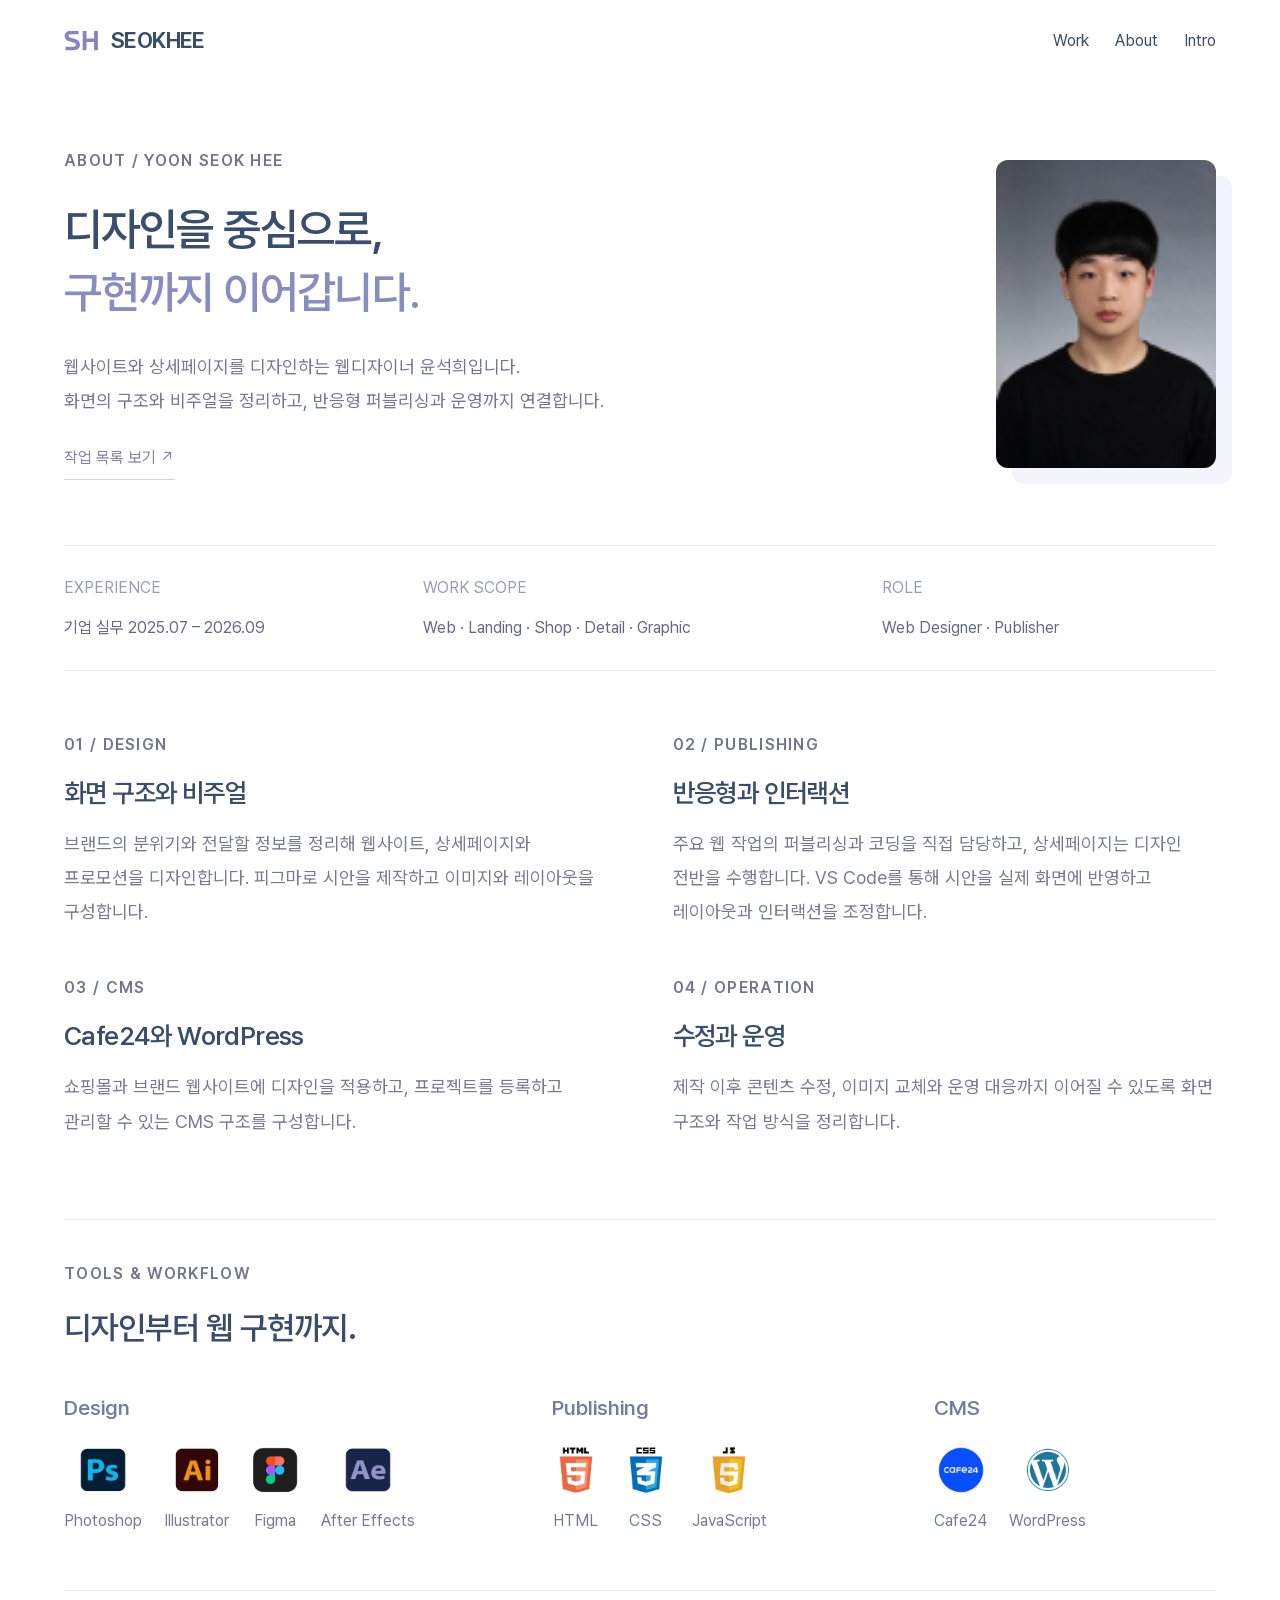
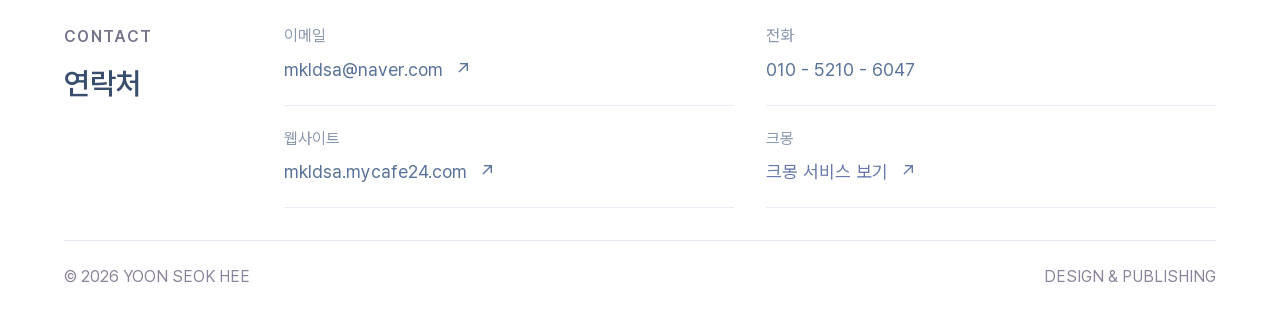
==== commit 1afd5a40: "V32 적용" ====
--- a/about.html
+++ b/about.html
@@ -1,167 +1,12 @@
 <!doctype html>
-<html lang="ko">
-<head>
-  <meta charset="utf-8">
-  <meta name="viewport" content="width=device-width, initial-scale=1">
-  <meta name="description" content="윤석희 웹디자이너·퍼블리셔 소개">
-  <title>About — YOON SEOK HEE</title>
-
-  <link rel="icon" type="image/png" href="favicon.png">
-  <link rel="preconnect" href="https://fonts.googleapis.com">
-  <link rel="preconnect" href="https://fonts.gstatic.com" crossorigin>
-  <link href="https://fonts.googleapis.com/css2?family=Inter:wght@400;500;600;700&family=Noto+Sans+KR:wght@400;500;600;700&display=swap" rel="stylesheet">
-
-  <link rel="stylesheet" href="assets/css/common.css">
-  <link rel="stylesheet" href="assets/css/about.css">
-  <link rel="stylesheet" href="assets/css/responsive.css">
-</head>
-<body class="about-body">
-  <header class="site-header compact">
-    <a class="brand" href="index.html">
-      <strong>YOON SEOK HEE</strong>
-      <span>WEB DESIGNER / PUBLISHER</span>
-    </a>
-
-    <nav class="site-nav">
-      <a href="index.html">HOME</a>
-      <a href="projects.html">PROJECTS</a>
-      <a href="about.html" class="is-active">ABOUT</a>
-    </nav>
-  </header>
-
-  <main class="about-page">
-    <section class="about-hero">
-      <span class="section-label">ABOUT</span>
-      <img class="about-title-art" src="images/TITLE.png" alt="PORTFOLIO">
-      <h1>WEB DESIGN<br>PORTFOLIO</h1>
-
-      <p class="about-intro">
-        화면을 설계하는 것에서 끝나지 않고,
-        퍼블리싱과 운영까지 연결해 실제로 쓰이는 웹 경험을 만듭니다.
-      </p>
-
-      <div class="about-profile-summary">
-        <img src="images/profile_seokhee.png" alt="윤석희 증명사진">
-
-        <div class="about-profile-summary__copy">
-          <span>YOON SEOK HEE / WEB DESIGNER · PUBLISHER</span>
-          <strong>DESIGN → CODE → OPERATE</strong>
-
-          <div class="about-profile-facts">
-            <div>
-              <small>CAREER</small>
-              <b>2025.07 — PRESENT</b>
-            </div>
-            <div>
-              <small>WORK SCOPE</small>
-              <b>DESIGN + PUBLISHING</b>
-            </div>
-            <div>
-              <small>AVAILABLE</small>
-              <b>WEB · LANDING · SHOP · DETAIL · GRAPHIC</b>
-            </div>
-          </div>
-        </div>
-      </div>
-    </section>
-
-    <section class="about-story-grid">
-      <article class="about-story">
-        <span>01 / ABOUT</span>
-        <h2>DESIGN WITH<br>IMPLEMENTATION</h2>
-        <p>
-          디자인 의도를 화면 구조로 정리하고,
-          실제 브라우저에서 자연스럽게 동작하도록
-          반응형과 인터랙션까지 함께 완성합니다.
-        </p>
-      </article>
-
-      <article class="about-story">
-        <span>02 / ROLE</span>
-        <h2>DESIGN TO<br>WEB</h2>
-        <p>
-          피그마로 시안을 제작하고,
-          VS Code를 통해 실제 화면에 반영하며
-          인터랙션과 레이아웃을 조정합니다.
-        </p>
-      </article>
-
-      <article class="about-story">
-        <span>03 / WORKFLOW</span>
-        <h2>OPERATE &<br>MAINTAIN</h2>
-        <p>
-          제작 이후 수정, 교체, 운영 대응까지
-          유연하게 처리할 수 있는 실무형 작업 방식을 지향합니다.
-        </p>
-      </article>
-
-      <article class="about-story">
-        <span>04 / EXPERIENCE</span>
-        <h2>2025.07 —<br>PRESENT</h2>
-        <p>
-          웹디자이너·퍼블리셔로 실무 프로젝트를 진행하고 있으며,
-          주요 웹 작업의 퍼블리싱과 코딩을 직접 담당하고
-          상세페이지는 디자인 전반을 수행하고 있습니다.
-        </p>
-      </article>
-    </section>
-
-    <section class="about-skill-section">
-      <div class="about-skill-head">
-        <span class="section-label">SKILL</span>
-        <h2>TOOLS &<br>WORKFLOW</h2>
-      </div>
-
-      <div class="about-skill-groups">
-        <article class="about-skill-group">
-          <h3>DESIGN</h3>
-          <div class="about-tool-grid">
-            <div class="about-tool"><img src="images/icon_ps.png" alt="Photoshop"><span>PHOTOSHOP</span></div>
-            <div class="about-tool"><img src="images/icon_ai.png" alt="Illustrator"><span>ILLUSTRATOR</span></div>
-            <div class="about-tool"><img src="images/icon_figma.png" alt="Figma"><span>FIGMA</span></div>
-            <div class="about-tool"><img src="images/icon_ae.png" alt="After Effects"><span>AFTER EFFECTS</span></div>
-          </div>
-        </article>
-
-        <article class="about-skill-group">
-          <h3>PUBLISHING</h3>
-          <div class="about-tool-grid">
-            <div class="about-tool"><img src="images/icon_html.png" alt="HTML"><span>HTML</span></div>
-            <div class="about-tool"><img src="images/icon_css.png" alt="CSS"><span>CSS</span></div>
-            <div class="about-tool"><img src="images/icon_js.png" alt="JavaScript"><span>JAVA SCRIPT</span></div>
-          </div>
-        </article>
-
-        <article class="about-skill-group">
-          <h3>CMS</h3>
-          <div class="about-tool-grid">
-            <div class="about-tool"><img src="images/icon_cafe24.png" alt="Cafe24"><span>CAFE24</span></div>
-            <div class="about-tool"><img src="images/icon_ward.png" alt="WordPress"><span>WORD PRESS</span></div>
-          </div>
-        </article>
-      </div>
-    </section>
-
-    <section class="about-contact" id="contact">
-      <span class="section-label">CONTACT</span>
-
-      <div class="about-contact-row">
-        <h2>LET’S WORK<br>TOGETHER</h2>
-
-        <div class="about-contact-copy">
-          <p>
-            브랜드와 사용자 경험을 함께 고민하며
-            디자인과 퍼블리싱을 연결합니다.
-          </p>
-
-          <div class="about-contact-list">
-            <a href="mailto:mkldsa@naver.com"><span>EMAIL</span><strong>mkldsa@naver.com</strong></a>
-            <a href="tel:01052106047"><span>PHONE</span><strong>010 - 5210 - 6047</strong></a>
-            <a href="http://mkldsa.mycafe24.com" target="_blank" rel="noopener noreferrer"><span>SITE</span><strong>mkldsa.mycafe24.com ↗</strong></a>
-          </div>
-        </div>
-      </div>
-    </section>
-  </main>
-</body>
-</html>
+<html lang="ko"><head><meta charset="UTF-8"><meta name="viewport" content="width=device-width,initial-scale=1"><title>About — 윤석희</title><link rel="icon" href="favicon.png"><link rel="stylesheet" href="main.css"><link rel="stylesheet" href="archive.css"><link rel="stylesheet" href="responsive.css"><link rel="stylesheet" href="archive-responsive.css">
+<link rel="stylesheet" href="v32.css"><link rel="stylesheet" href="v32-responsive.css"></head><body class="subpage about-subpage"><div class="header-area"><header class="header wrap"><a class="logo" href="index.html#ysh-home"><svg class="signature-icon" viewBox="20 65 600 350" fill="currentColor" aria-hidden="true" focusable="false"><path d="M270 75H126C66 75 32 109 32 163C32 214 64 242 121 257L196 279C215 285 226 296 226 312C226 334 211 346 184 346H46V405H186C253 405 293 370 293 312C293 258 263 230 208 214L133 192C111 186 99 176 99 160C99 142 112 133 137 133H270V75Z"/><path d="M340 75H406V206H535V75H601V405H535V266H406V405H340V75Z"/></svg><span>SEOKHEE</span></a><nav class="nav" aria-label="주요 메뉴"><a href="index.html#ysh-works">Work</a><a href="about.html">About</a><a href="index.html">Intro</a></nav></header></div><main class="profile-page wrap"><section class="profile-hero"><div><p class="eyebrow">ABOUT / YOON SEOK HEE</p><h1>디자인을 중심으로,<br><span>구현까지 이어갑니다.</span></h1><p class="profile-lead">웹사이트와 상세페이지를 디자인하는 웹디자이너 윤석희입니다.<br>화면의 구조와 비주얼을 정리하고, 반응형 퍼블리싱과 운영까지 연결합니다.</p><a class="profile-back" href="index.html#ysh-works">작업 목록 보기 ↗</a></div><img class="profile-photo" src="images/profile_seokhee.png" alt="윤석희 프로필 사진"></section>
+<section class="profile-facts"><div><span>EXPERIENCE</span><p>기업 실무 2025.07 – 2026.09</p></div><div><span>WORK SCOPE</span><p>Web · Landing · Shop · Detail · Graphic</p></div><div><span>ROLE</span><p>Web Designer · Publisher</p></div></section>
+<section class="profile-stories"><article><p class="eyebrow">01 / DESIGN</p><h2>화면 구조와 비주얼</h2><p>브랜드의 분위기와 전달할 정보를 정리해 웹사이트, 상세페이지와 프로모션을 디자인합니다. 피그마로 시안을 제작하고 이미지와 레이아웃을 구성합니다.</p></article><article><p class="eyebrow">02 / PUBLISHING</p><h2>반응형과 인터랙션</h2><p>주요 웹 작업의 퍼블리싱과 코딩을 직접 담당하고, 상세페이지는 디자인 전반을 수행합니다. VS Code를 통해 시안을 실제 화면에 반영하고 레이아웃과 인터랙션을 조정합니다.</p></article><article><p class="eyebrow">03 / CMS</p><h2>Cafe24와 WordPress</h2><p>쇼핑몰과 브랜드 웹사이트에 디자인을 적용하고, 프로젝트를 등록하고 관리할 수 있는 CMS 구조를 구성합니다.</p></article><article><p class="eyebrow">04 / OPERATION</p><h2>수정과 운영</h2><p>제작 이후 콘텐츠 수정, 이미지 교체와 운영 대응까지 이어질 수 있도록 화면 구조와 작업 방식을 정리합니다.</p></article></section>
+<section class="profile-skill"><p class="eyebrow">TOOLS & WORKFLOW</p><h2>디자인부터 웹 구현까지.</h2><div class="profile-tool-groups"><article class="profile-tool-group"><h3>Design</h3><div class="profile-tools"><div><img src="images/icon_ps.png" alt=""><span>Photoshop</span></div><div><img src="images/icon_ai.png" alt=""><span>Illustrator</span></div><div><img src="images/icon_figma.png" alt=""><span>Figma</span></div><div><img src="images/icon_ae.png" alt=""><span>After Effects</span></div></div></article><article class="profile-tool-group"><h3>Publishing</h3><div class="profile-tools"><div><img src="images/icon_html.png" alt=""><span>HTML</span></div><div><img src="images/icon_css.png" alt=""><span>CSS</span></div><div><img src="images/icon_js.png" alt=""><span>JavaScript</span></div></div></article><article class="profile-tool-group"><h3>CMS</h3><div class="profile-tools"><div><img src="images/icon_cafe24.png" alt=""><span>Cafe24</span></div><div><img src="images/icon_ward.png" alt=""><span>WordPress</span></div></div></article></div></section><!-- 06. CONTACT — one source per page; no repeated contact links in the footer -->
+<section class="profile-contact" aria-labelledby="contact-heading"><div class="contact-heading"><p class="eyebrow">CONTACT</p><h2 id="contact-heading">연락처</h2></div><div class="contact-links">
+<a class="contact-item" href="mailto:mkldsa@naver.com"><span class="contact-label">이메일</span><span class="contact-value">mkldsa@naver.com <span aria-hidden="true">↗</span></span></a>
+<a class="contact-item" href="tel:01052106047"><span class="contact-label">전화</span><span class="contact-value">010 - 5210 - 6047</span></a>
+<a class="contact-item" href="http://mkldsa.mycafe24.com" target="_blank" rel="noopener noreferrer"><span class="contact-label">웹사이트</span><span class="contact-value">mkldsa.mycafe24.com <span aria-hidden="true">↗</span></span></a>
+<a class="contact-item contact-kmong" href="https://kmong.com/gig/608596" target="_blank" rel="noopener noreferrer"><span class="contact-label">크몽</span><span class="contact-value">크몽 서비스 보기 <span aria-hidden="true">↗</span></span></a>
+</div></section></main><footer class="footer wrap"><div class="footer-bottom"><span>© 2026 YOON SEOK HEE</span><span>DESIGN & PUBLISHING</span></div></footer></body></html>
--- a/main.css
+++ b/main.css
@@ -0,0 +1,93 @@
+/* =========================================================
+   01. FOUNDATION — white / charcoal / blue
+   ========================================================= */
+:root{--ink:#202328;--muted:#747a85;--line:#e6e8ed;--accent:#535de7;--paper:#fff;--wash:#f5f6f8}
+*{box-sizing:border-box}html{scroll-behavior:smooth;scroll-padding-top:28px}body{margin:0;background:var(--paper);color:var(--ink);font:400 15px/1.6 Pretendard,-apple-system,BlinkMacSystemFont,'Segoe UI',sans-serif;word-break:keep-all}h1,h2,h3,p{margin:0}a{color:inherit;text-decoration:none}button{font:inherit;color:inherit;cursor:pointer}img{display:block;max-width:100%}[hidden]{display:none!important}button,a{-webkit-tap-highlight-color:transparent}:focus-visible{outline:2px solid var(--accent);outline-offset:5px}.wrap{max-width:1360px;margin:auto;padding:0 64px}.eyebrow{font-size:11px;font-weight:600;letter-spacing:1.3px;color:var(--muted)}
+/* =========================================================
+   03. HEADER / HERO
+   ========================================================= */
+.header{height:100px;display:flex;align-items:center;justify-content:space-between}.logo{font-size:19px;font-weight:650;letter-spacing:-.6px;display:flex;align-items:center;gap:9px}.logo-dot{width:6px;height:6px;background:var(--accent);border-radius:50%}.nav{display:flex;gap:32px;font-size:13px}.nav a{padding:12px 0}.nav a:hover{color:var(--accent)}.hero{padding-top:84px;padding-bottom:100px}.hero-top{display:flex;justify-content:space-between;align-items:center;gap:20px;margin-bottom:35px}.hero-top .eyebrow{color:var(--ink)}.hero-year{font-size:11px;color:var(--muted)}.hero-grid{display:grid;grid-template-columns:1.5fr 1fr;gap:70px;align-items:end}.hero h1{font-size:clamp(43px,4.7vw,66px);font-weight:600;line-height:1.25;letter-spacing:-3.3px}.hero h1 span{color:var(--accent)}.hero-copy{font-size:16px;color:#525862;line-height:1.85;padding-bottom:5px}.hero-copy p+p{margin-top:15px;font-size:13px;color:var(--muted)}.hero-link{display:inline-flex;gap:30px;align-items:center;margin-top:32px;font-size:13px;border-bottom:1px solid #a7acb6;padding-bottom:8px}.hero-link span{transition:transform .2s}.hero-link:hover span{transform:translateY(3px)}.scope-row{display:grid;grid-template-columns:1fr 1fr;gap:48px;margin-top:75px;border-top:1px solid var(--line);padding-top:22px}.scope-item{display:flex;align-items:baseline;gap:24px}.scope-item b{font-size:13px;font-weight:550;min-width:90px}.scope-item p{font-size:12px;color:var(--muted)}
+/* =========================================================
+   04. PROJECTS — actual work first, concepts second
+   ========================================================= */
+.work{padding-top:58px;padding-bottom:105px;border-top:1px solid var(--line)}.section-top{display:flex;justify-content:space-between;align-items:end;gap:24px;margin-bottom:28px}.section-top h2{font-size:32px;font-weight:550;line-height:1.2;letter-spacing:-1px}.section-top p{font-size:12px;color:var(--muted)}.ysh-filters{display:flex;gap:22px;margin-bottom:32px}.ysh-filters button{font-size:12px;border:0;background:none;color:var(--muted);padding:6px 0;border-bottom:1px solid transparent}.ysh-filters button[aria-pressed=true]{color:var(--ink);border-color:var(--ink)}.ysh-grid{display:grid;grid-template-columns:1fr 1fr;gap:52px 30px}.ysh-project{min-width:0}.ysh-open{border:0;background:none;padding:0;text-align:left;width:100%;display:block}.ysh-project-visual{position:relative;aspect-ratio:1.44;overflow:hidden;background:var(--wash);border-radius:4px}.ysh-project-visual img{transition:transform .35s ease}.ysh-open:hover .ysh-project-visual img{transform:scale(1.025)}.ysh-concept{position:absolute;left:16px;top:16px;z-index:2;background:#ffffffed;color:#60656e;font-size:10px;padding:5px 9px;border-radius:3px}.ysh-kor{background:#f8c746;display:flex;align-items:center;justify-content:center;padding:50px 18px 10px}.ysh-kor-title{position:absolute;left:27px;top:22px;font-size:28px;font-weight:800;letter-spacing:-1px;color:#a83220}.ysh-kor-products{height:95%;width:85%;display:flex;align-items:center;justify-content:center}.ysh-kor-products img{height:93%;width:39%;object-fit:contain;margin:0 -3%;filter:drop-shadow(0 10px 7px #92430b1c)}.ysh-kor-products img:first-child{transform:rotate(-10deg)}.ysh-kor-products img:last-child{transform:rotate(10deg)}.ysh-kor-detail{background:#fff1e5;padding:40px 30px 22px;display:grid;grid-template-columns:1fr 1fr;align-items:center}.ysh-kor-detail h3{font-size:30px;font-weight:650;line-height:1.3;letter-spacing:-1.5px;color:#c74725}.ysh-kor-detail p{font-size:10px;line-height:1.7;color:#92583e;margin-top:14px}.ysh-kor-detail img{height:235px;width:100%;object-fit:contain;filter:drop-shadow(0 10px 7px #9d4b2615)}.ysh-eclat>img{height:100%;width:100%;object-fit:cover;object-position:center 30%}.ysh-eclat-word{position:absolute;left:25px;bottom:25px;font:400 40px/1 Georgia,serif;color:white;text-shadow:0 1px 8px #3334}.ysh-eclat-word small{display:block;font:400 9px/1.4 Pretendard,sans-serif;letter-spacing:1.3px;margin-bottom:10px}.ysh-onface{background:#edf2f7;padding:34px 27px 0}.ysh-onface-word{font-size:32px;font-weight:500;line-height:1.1;letter-spacing:-1.2px;color:#365174;margin:10px 0 15px}.ysh-onface-word small{display:block;font-size:10px;font-weight:400;letter-spacing:.6px;margin-top:9px}.ysh-onface img{width:60%;height:72%;object-fit:cover;object-position:center 17%;margin-left:auto}.ysh-onface-mark{position:absolute;left:27px;bottom:25px;font-size:9px;letter-spacing:1px;color:#62768e}.ysh-credit{display:flex;justify-content:space-between;align-items:start;gap:12px;padding-top:19px}.ysh-credit h3{font-size:17px;font-weight:550;line-height:1.4;letter-spacing:-.4px}.ysh-credit p{font-size:12px;color:var(--muted);margin-top:4px}.ysh-project-num{font-size:11px;color:#9297a0}.ysh-credit-role{display:flex;gap:12px;font-size:11px;color:var(--muted);margin-top:10px}.ysh-credit-role span+span{border-left:1px solid var(--line);padding-left:12px}.ysh-detail{padding:32px;margin-top:38px;background:var(--wash);border-radius:4px;scroll-margin-top:24px}.ysh-detail-top{display:flex;justify-content:space-between;gap:25px}.ysh-detail h3{font-size:26px;font-weight:550;margin:10px 0 15px}.ysh-detail-copy{max-width:780px;font-size:14px;line-height:1.85;color:#606772}.ysh-close{background:none;border:1px solid #ccd0d8;padding:6px 14px;align-self:start;font-size:12px}.ysh-detail-roles{display:grid;grid-template-columns:1fr 1fr;gap:35px;margin-top:25px}.ysh-detail-roles div{border-top:1px solid #d5dae1;padding-top:16px}.ysh-detail-roles b{font-size:11px;color:var(--accent);letter-spacing:1px}.ysh-detail-roles p{font-size:13px;margin-top:9px;line-height:1.8}.ysh-detail-status{font-size:12px;color:var(--muted);margin-top:25px}
+/* =========================================================
+   05. ABOUT / FOOTER
+   ========================================================= */
+.about{background:var(--wash);padding:80px 0}.about-grid{display:grid;grid-template-columns:1fr 1.25fr;gap:90px}.about h2{font-size:32px;line-height:1.45;letter-spacing:-1.3px;font-weight:550;margin-top:18px}.about-lead{font-size:14px;line-height:1.9;color:#5f6672;margin-bottom:30px}.skill-row{display:grid;grid-template-columns:100px 1fr;gap:20px;border-top:1px solid #dce0e6;padding:20px 0}.skill-row h3{font-size:13px;font-weight:550}.skill-row p{font-size:13px;color:#626a75;line-height:1.8}.tools{font-size:10px;color:var(--muted);margin-top:12px;letter-spacing:.3px}.footer{padding-top:55px;padding-bottom:28px}.footer-top{display:flex;justify-content:space-between;gap:25px;align-items:end;padding-bottom:36px}.footer h2{font-size:23px;font-weight:550;letter-spacing:-.6px}.footer p{font-size:12px;color:var(--muted);margin-top:8px}.top-link{font-size:12px;padding:8px 0}.footer-bottom{display:flex;justify-content:space-between;gap:20px;border-top:1px solid var(--line);padding-top:22px;font-size:10px;color:var(--muted)}
+@media(prefers-reduced-motion:reduce){html{scroll-behavior:auto}*,*::before,*::after{animation:none!important;transition:none!important}}
+
+/* =========================================================
+   06. V5 INTRO — pearl light / quiet copy / visible movement
+   ========================================================= */
+body.intro-active{overflow:hidden}
+.intro{position:fixed;inset:0;min-height:420px;z-index:40;display:grid;place-items:center;background:#fff;overflow:hidden;isolation:isolate;color:#2b3744}
+.intro-top,.intro-bottom{position:absolute;left:6%;right:6%;display:flex;align-items:center;justify-content:space-between;gap:20px;z-index:3}.intro-top{top:28px}.intro-logo{font-size:17px;font-weight:500;letter-spacing:1.3px}.intro-skip{border:0;background:none;font-size:12px;color:#6d7986;padding:12px 0}.intro-bottom{bottom:27px;font-size:10px;letter-spacing:1.3px;color:#8993a0}
+.intro-glow{position:absolute;left:50%;top:49%;width:min(1000px,120vw);height:450px;pointer-events:none;z-index:-1;filter:blur(25px);border-radius:50%}.glow-blue{background:radial-gradient(ellipse,#dce9faab, #e8eaff55 43%,transparent 72%);transform:translate(-50%,-50%) rotate(-22deg);animation:pearl-drift 7s ease-in-out infinite alternate}.glow-peach{background:radial-gradient(ellipse,#ffe7e45c,#fff4e74f 45%,transparent 72%);transform:translate(-46%,-43%) rotate(22deg);animation:pearl-drift-peach 9s ease-in-out infinite alternate}
+.intro-ring{position:absolute;left:50%;top:49%;width:min(790px,100vw);height:300px;border:1px solid #a8bed331;border-radius:50%;pointer-events:none;z-index:-1;mask-image:linear-gradient(90deg,transparent,#000 30%,#000 70%,transparent)}.ring-one{transform:translate(-50%,-50%) rotate(-23deg);animation:ring-drift-one 10s ease-in-out infinite alternate}.ring-two{width:min(900px,110vw);height:260px;border-color:#d9bab82b;transform:translate(-50%,-50%) rotate(25deg);animation:ring-drift-two 12s ease-in-out infinite alternate}
+.intro-sparkles{position:absolute;inset:0;z-index:-1;pointer-events:none}.intro-sparkles i{position:absolute;left:var(--x);top:var(--y);width:3px;height:3px;border-radius:50%;background:#a5bbd3;animation:sparkle-drift var(--duration) var(--delay) ease-in-out infinite alternate}.intro-sparkles i:nth-child(3n){width:2px;height:2px;background:#b9a9a1}
+.intro-content{text-align:center;padding:60px 24px 35px;position:relative;z-index:2}.intro-kicker{font-size:10px;letter-spacing:2.5px;color:#7d8c9e;animation:intro-copy-in .9s .05s both}.intro h2{font-size:clamp(50px,6vw,76px);line-height:1.25;font-weight:400;letter-spacing:5px;margin:24px 0 20px;animation:intro-copy-in 1s .15s both}.intro-sub{font-size:13px;letter-spacing:.8px;color:#687b8d;animation:intro-copy-in 1s .3s both}.intro-enter{display:inline-flex;align-items:center;gap:35px;border:0;border-bottom:1px solid #a8b9c8;background:transparent;padding:12px 2px;margin-top:34px;font-size:13px;color:#496278;animation:intro-copy-in 1s .45s both;transition:color .2s,border-color .2s}.intro-enter span{transition:transform .25s}.intro-enter:hover{color:#293e54;border-color:#5c7690}.intro-enter:hover span{transform:translateX(5px)}.intro-enter:disabled{cursor:default}
+.intro-sweep{position:absolute;left:-70%;top:-35%;height:170%;width:50%;background:linear-gradient(90deg,transparent,#ffffffcf,#fff,transparent);transform:rotate(22deg);filter:blur(12px);z-index:4;pointer-events:none}.intro.is-leaving .intro-sweep{animation:intro-sweep .95s cubic-bezier(.25,.5,.35,1) both}.intro.is-leaving .intro-content{animation:intro-exit .8s ease both}.intro.is-leaving .intro-top,.intro.is-leaving .intro-bottom{opacity:0;transition:opacity .4s}.intro.is-leaving{animation:intro-overlay-exit .95s ease both}.intro.is-leaving .intro-ring{animation:none;opacity:0;transition:opacity .65s}
+@keyframes intro-copy-in{from{opacity:0;transform:translateY(13px);filter:blur(3px)}to{opacity:1;transform:none;filter:blur(0)}}
+@keyframes pearl-drift{to{transform:translate(-47%,-52%) rotate(-10deg) scale(1.07)}}@keyframes pearl-drift-peach{to{transform:translate(-53%,-47%) rotate(12deg) scale(1.05)}}
+@keyframes ring-drift-one{to{transform:translate(-50%,-50%) rotate(-15deg) scale(1.025)}}@keyframes ring-drift-two{to{transform:translate(-50%,-50%) rotate(16deg) scale(1.04)}}
+@keyframes sparkle-drift{from{opacity:.12;transform:translateY(9px)}to{opacity:.65;transform:translateY(-10px)}}
+@keyframes intro-sweep{from{left:-70%}to{left:140%}}@keyframes intro-exit{to{opacity:0;transform:translateY(-12px);filter:blur(4px)}}@keyframes intro-overlay-exit{0%,55%{opacity:1}100%{opacity:0}}
+/* =========================================================
+   07. V5 MAIN — project preview / entry / hover / reveal
+   ========================================================= */
+.intro-replay{border:0;background:none;font-size:11px;color:var(--muted);padding:12px 0 12px 20px;border-left:1px solid var(--line)}.nav{align-items:center;gap:26px}.hero{padding-top:42px;padding-bottom:72px}.hero-grid{grid-template-columns:1.2fr 1fr;gap:50px;align-items:center}.hero h1{font-size:clamp(39px,4.3vw,59px);letter-spacing:-2.8px}.hero-copy{margin-top:28px;font-size:14px}.hero-copy p+p{font-size:12px}.scope-row{margin-top:55px}.hero-showcase{position:relative;padding:8px 0 52px 32px;max-width:540px;width:100%;margin:auto}.hero-showcase:before{content:'';position:absolute;inset:-30px -20px 0;background:radial-gradient(ellipse,#edf1ff80,transparent 70%);z-index:-1}.preview-browser{padding:0;display:block;position:relative;width:100%;border:1px solid #e6e8ee;border-radius:7px;background:#fff;text-align:left;box-shadow:0 20px 50px #2434530d;transform:perspective(900px) rotateY(-5deg) rotateX(2deg);transition:transform .35s ease,box-shadow .35s ease;overflow:hidden}.preview-browser:hover{transform:perspective(900px) rotateY(0) rotateX(0) translateY(-4px);box-shadow:0 24px 55px #24345319}.preview-chrome{display:flex;align-items:center;justify-content:space-between;gap:10px;padding:14px 17px;font-size:8px;letter-spacing:.8px;color:#7b838f}.window-dots{display:flex;gap:4px}.window-dots i{width:4px;height:4px;border-radius:50%;background:#d4d9e2}.preview-brand{display:block;position:relative;background:#f7c74b;aspect-ratio:1.27;padding:25px 20px 10px;color:#a73925;overflow:hidden}.preview-brand>b{display:block;font-size:30px;line-height:1.1;letter-spacing:-1.5px;font-weight:800}.preview-brand>span{display:block;font-size:9px;margin-top:6px}.preview-brand .ysh-kor-products{width:92%;height:79%;margin:5px auto 0}.preview-brand .ysh-kor-products img{height:100%;width:39%}.preview-bottom{display:flex;justify-content:space-between;padding:13px 18px;font-size:8px;letter-spacing:1px;color:#76808d}.preview-note{position:absolute;left:0;bottom:27px;width:220px;background:#fff;border:1px solid #e4e8ef;border-radius:5px;padding:21px;box-shadow:0 12px 35px #2434530e;animation:preview-float 6s ease-in-out infinite alternate}.preview-note-label{font-size:8px;letter-spacing:1.2px;color:#7e8b9c}.preview-note-line{display:flex;justify-content:space-between;align-items:center;margin:13px 0 9px}.preview-note-line b{font-size:22px;font-weight:500;letter-spacing:-.8px}.preview-note-line i{font-style:normal;color:var(--accent);font-size:24px}.preview-note-small{font-size:10px;color:var(--muted)}.preview-caption{position:absolute;right:0;bottom:4px;font-size:9px;color:#9399a3}.project-hint{position:absolute;right:15px;bottom:15px;z-index:3;background:#fff;border-radius:24px;padding:10px 15px;font-size:11px;color:#465166;opacity:0;transform:translateY(9px);transition:opacity .25s,transform .25s;pointer-events:none}.ysh-open:hover .project-hint,.ysh-open:focus-visible .project-hint{opacity:1;transform:none}.ysh-project-visual{transition:box-shadow .3s,transform .3s;will-change:transform}.ysh-open:hover .ysh-project-visual{box-shadow:0 15px 35px #26395910}.motion-ready .reveal{opacity:0;transform:translateY(28px);transition:opacity .75s ease,transform .75s cubic-bezier(.2,.7,.3,1)}.motion-ready .reveal.is-visible{opacity:1;transform:none}.motion-ready .reveal:nth-child(2n){transition-delay:.1s}.is-entering .hero-text{animation:main-enter .85s .18s both}.is-entering .hero-showcase{animation:main-enter 1s .3s both}.is-entering .hero-top,.is-entering .scope-row{animation:main-enter .8s .1s both}@keyframes main-enter{from{opacity:0;transform:translateY(18px)}to{opacity:1;transform:none}}@keyframes preview-float{to{transform:translateY(-7px)}}
+@media(hover:none){.project-hint{opacity:1;transform:none;padding:7px 10px;font-size:10px;background:#fffffff0}}@media(prefers-reduced-motion:reduce){.motion-ready .reveal{opacity:1;transform:none}.intro.is-leaving{opacity:0}.preview-browser{transform:none}.intro-sparkles i{opacity:.35}}
+
+/* =========================================================
+   08. V6 INTRO — editorial typography + sculptural ribbons
+   ========================================================= */
+:root{--accent:#7777c9;--ink:#303248;--muted:#7c8196;--line:#e9e9f1;--wash:#f7f7fc}
+.intro{background:linear-gradient(120deg,#fafaff 0%,#fff 43%,#fafcff 100%);color:#393c53}
+.intro-top,.intro-bottom{left:6.5%;right:6.5%}.intro-top{top:30px}.intro-logo{font-size:19px;letter-spacing:.5px;font-weight:600}.intro-logo-dot{color:#9295d5}.intro-skip{color:#7c8196}.intro-bottom{color:#8c90a2;font-size:9px;letter-spacing:1.2px}.intro-layout{position:relative;width:min(1320px,87%);margin:auto;display:grid;grid-template-columns:1.18fr 1fr;align-items:center;gap:15px;min-height:510px}.intro-content{padding:40px 0;text-align:left;z-index:2}.intro-kicker{display:flex;align-items:center;gap:12px;font-size:10px;letter-spacing:2px;color:#86849d}.intro-kicker>span{width:28px;height:1px;background:#a2a4cb}.intro h2{font-size:clamp(56px,5.9vw,87px);font-weight:450;letter-spacing:-4.5px;line-height:1.12;margin:29px 0 33px;color:#383b50}.intro-heading-bottom{white-space:nowrap;display:inline-block;color:#77799e}.intro-heading-bottom i{font:italic 400 1em/1 Georgia,serif;margin-right:8px;color:#9899c6}.title-dot{color:#babbe1}.intro-person{display:flex;align-items:center;gap:16px;animation:intro-copy-in 1s .28s both}.intro-person b{font-size:16px;font-weight:550;letter-spacing:1px}.intro-person>span{font-size:11px;padding-left:16px;border-left:1px solid #d9d9e5;color:#8b8b9f}.intro-sub{font-size:11px;letter-spacing:.4px;margin-top:13px;color:#8a8ca1}.intro-enter{border:1px solid #e6e5f1;border-radius:40px;padding:13px 22px;gap:36px;background:#fff9;box-shadow:0 7px 22px #6e6b9d0b;font-size:12px;color:#6a6d97;margin-top:29px;transition:background .3s,border-color .3s,box-shadow .3s,transform .3s}.intro-enter:hover{background:#fff;border-color:#bcbce0;box-shadow:0 9px 25px #6e6b9d16;transform:translateY(-2px)}.intro-enter:hover span{transform:translate(3px,-3px)}
+.intro-color{position:absolute;border-radius:50%;z-index:-1;pointer-events:none;filter:blur(55px)}.color-lilac{width:620px;height:580px;right:2%;top:12%;background:radial-gradient(ellipse,#dcd5f9a3,transparent 70%);animation:color-breathe 8s ease-in-out infinite alternate}.color-sky{width:530px;height:490px;right:14%;top:23%;background:radial-gradient(ellipse,#d4e8fb9c,transparent 73%);animation:color-breathe 11s ease-in-out infinite alternate-reverse}.color-peach{width:580px;height:470px;left:-16%;bottom:-10%;background:radial-gradient(ellipse,#f7e0e473,transparent 72%)}.intro-flow{position:absolute;inset:0;width:100%;height:100%;opacity:.58;pointer-events:none;z-index:-1}.intro-art-wrap{position:relative;min-width:0;height:490px;display:grid;place-items:center;animation:art-in 1.4s .2s both}.ribbon-art{position:relative;width:116%;max-width:none;height:auto;overflow:visible;z-index:1;transform:rotate(-8deg);animation:sculpture-float 9s ease-in-out infinite alternate}.art-coordinate{position:absolute;bottom:12%;right:8%;font-size:8px;letter-spacing:2px;color:#9b9eb8;z-index:2}.art-orbit{position:absolute;width:105%;height:70%;border:1px solid #c5c9e757;border-radius:50%;transform:rotate(-28deg);z-index:0}.art-orbit:before{content:'';position:absolute;left:6%;top:23%;width:5px;height:5px;background:#bfc5ea;border:3px solid #f9faff;border-radius:50%;box-sizing:content-box}.intro.is-leaving .intro-art-wrap{animation:art-exit .9s ease both}.intro.is-leaving .intro-content{animation:intro-exit .85s ease both}
+@keyframes sculpture-float{to{transform:translateY(-13px) rotate(0deg)}}@keyframes color-breathe{to{transform:translate(-4%,3%) scale(1.12);opacity:.75}}@keyframes art-in{from{opacity:0;transform:translateY(22px) scale(.96)}to{opacity:1;transform:none}}@keyframes art-exit{to{opacity:0;transform:translate(30px,-15px) scale(1.06)}}
+/* =========================================================
+   09. V6 MAIN — soft atmosphere / layered work composition
+   ========================================================= */
+.header{height:94px}.logo-dot{background:#9294cd}.hero-stage{position:relative;isolation:isolate;overflow:hidden;background:linear-gradient(128deg,#f8f8ff 1%,#fff 51%,#f9f9ff 100%)}.stage-glow{position:absolute;border-radius:50%;pointer-events:none;z-index:-1;filter:blur(30px)}.stage-glow-one{width:750px;height:540px;right:-150px;top:-35px;background:radial-gradient(ellipse,#dfdff775,transparent 72%)}.stage-glow-two{width:650px;height:390px;left:-260px;bottom:-150px;background:radial-gradient(ellipse,#f5dfe573,transparent 72%)}.hero-flow{position:absolute;inset:0;width:100%;height:100%;z-index:-1;pointer-events:none}.hero{padding-top:48px;padding-bottom:64px}.hero-top{margin-bottom:20px}.hero-label{display:inline-flex;align-items:center;gap:10px;background:#fff9;border:1px solid #ecebf3;border-radius:30px;padding:8px 13px;font-weight:500;font-size:9px;letter-spacing:.8px}.hero-label>i{width:5px;height:5px;border-radius:50%;background:#a0a2d8;box-shadow:0 0 0 4px #a0a2d80e}.hero-grid{gap:54px;grid-template-columns:1.08fr 1fr}.hero h1{font-size:clamp(38px,4.2vw,57px);font-weight:550;letter-spacing:-2.6px;line-height:1.35}.hero h1>span{color:#7779ab}.hero-copy{color:#6f7487;font-size:13px;margin-top:25px}.hero-copy p+p{font-size:11px;color:#9a9aab}.hero-link{border:1px solid #dedeea;background:#fff;border-radius:32px;padding:11px 20px;gap:25px;box-shadow:0 8px 20px #58598507;font-size:11px;margin-top:25px;color:#606489}.hero-link:hover{border-color:#bdbeda}.hero-showcase{padding:33px 35px 54px 25px;max-width:550px;isolation:isolate}.hero-showcase:before{display:none}.showcase-halo{position:absolute;inset:10px -30px 0;border-radius:50%;background:radial-gradient(ellipse,#e5e7fbba,transparent 70%);z-index:-1}.showcase-orbit{position:absolute;inset:15% -7% 15%;border:1px solid #ccd0e977;border-radius:50%;transform:rotate(-25deg);z-index:-1}.showcase-orbit:before{content:'';position:absolute;width:6px;height:6px;right:10%;top:16%;background:#b8bce2;border-radius:50%}.preview-browser{border-color:#e7e5f2;box-shadow:0 22px 55px #55528013;transform:perspective(1000px) rotateY(-6deg) rotateX(3deg) rotate(-2deg)}.preview-browser:hover{transform:perspective(1000px) rotateY(0) rotateX(0) rotate(-1deg) translateY(-5px)}.preview-chrome{padding:13px 17px;background:#fff;font-size:7px;letter-spacing:.7px}.preview-brand{background:linear-gradient(145deg,#f7ce66,#f5c548);aspect-ratio:1.17;padding:26px 23px 0;position:relative}.preview-brand>b{font-size:29px;letter-spacing:-1.5px}.preview-brand>span{font-size:8px;margin-top:6px}.preview-brand .ysh-kor-products{display:flex!important;position:absolute;inset:82px 14px 23px;margin:0;width:auto;height:auto;justify-content:center;align-items:center}.preview-brand .ysh-kor-products img{display:block;height:96%;width:39%;max-width:42%;object-fit:contain;flex-shrink:1;margin:0 -3%;filter:drop-shadow(0 10px 7px #91421b20)}.preview-brand .ysh-kor-products img:nth-child(2){transform:translateY(-8px);z-index:1}.preview-bottom{padding:12px 16px;background:#fff;font-size:7px}.preview-note{width:191px;padding:19px;left:-5px;bottom:36px;border-color:#e7e5f2;background:linear-gradient(150deg,#ffffffed,#f4f3ffed);backdrop-filter:blur(12px);box-shadow:0 12px 35px #68609212;z-index:3}.preview-note-label{font-size:7px;color:#9895b5}.preview-note-line{margin:11px 0 8px}.preview-note-line b{font-size:20px;color:#5c607e}.preview-note-line i{font-size:22px}.preview-note-small{font-size:9px;color:#a2a0b3}.design-seal{position:absolute;right:5px;top:1px;width:96px;height:96px;background:linear-gradient(145deg,#f5f3ffdb,#fff9);border:1px solid #e4e1f3;border-radius:50%;display:flex;flex-direction:column;justify-content:center;align-items:center;gap:6px;z-index:3;box-shadow:0 10px 30px #77729c0c;transform:rotate(12deg)}.design-seal>span{font-size:20px;font-weight:400;letter-spacing:1px;color:#9090b7}.design-seal>small{font-size:5px;letter-spacing:.6px;color:#9e9cba}.preview-phone{position:absolute;right:0;bottom:47px;width:105px;height:197px;z-index:4;background:#fff;border:1px solid #dfddec;border-radius:16px;padding:7px;box-shadow:0 15px 32px #58517720;transform:rotate(7deg);pointer-events:none}.phone-camera{position:absolute;top:7px;left:50%;transform:translateX(-50%);height:4px;width:27px;background:#d9d6e4;border-radius:5px;z-index:3}.phone-screen{width:100%;height:100%;border-radius:10px;background:#fff4e3;overflow:hidden;padding:18px 9px 10px;display:flex;flex-direction:column;align-items:center}.phone-brand{font-size:11px;letter-spacing:-.6px;font-weight:800;color:#c45237;align-self:start}.phone-screen img{height:94px;width:100%;object-fit:contain;margin:5px 0}.phone-rule{width:85%;height:3px;border-radius:3px;background:#e4cbb4;flex-shrink:0;margin:3px 0}.phone-rule.short{width:58%;align-self:start;margin-left:6px;opacity:.65}.phone-chip{border-radius:10px;background:#fff;padding:3px 6px;color:#ca8168;font-size:5px;letter-spacing:.2px;margin-top:8px}.preview-caption{right:33px;font-size:8px;color:#a7a3b5;bottom:6px}.scope-row{border-color:#e3e2f0;margin-top:40px;padding-top:20px}.scope-item b{color:#6b6d8c;font-size:12px}.scope-item p{color:#a0a0b0;font-size:11px}
+/* =========================================================
+   10. V6 SECTIONS — signature strip / numbering / decorations
+   ========================================================= */
+.signature-strip{overflow:hidden;border-top:1px solid #eeecf4;border-bottom:1px solid #eeecf4;background:#faf9fe;padding:17px 0;position:relative}.signature-strip:before,.signature-strip:after{content:'';position:absolute;inset:0 auto 0 0;width:90px;background:linear-gradient(90deg,#faf9fe,transparent);z-index:1;pointer-events:none}.signature-strip:after{left:auto;right:0;transform:rotate(180deg)}.signature-track{display:flex;align-items:center;width:max-content;gap:48px;animation:signature-travel 32s linear infinite}.signature-track>span{font-size:22px;font-weight:400;letter-spacing:-.6px;color:#9591b0;white-space:nowrap}.signature-track>i{font-style:normal;font-size:22px;color:#cac4e7}.signature-strip:hover .signature-track{animation-play-state:paused}@keyframes signature-travel{to{transform:translateX(-50%)}}
+.work{border-top:0;padding-top:73px}.section-top h2{display:flex;align-items:center;gap:15px;font-size:31px;color:#42445c;font-weight:500;letter-spacing:-1px}.section-index{font-size:9px;font-weight:400;letter-spacing:.5px;align-self:start;margin-top:5px;color:#a8a3be}.section-flower{color:#b8b1d5;font-size:25px;margin-left:5px;animation:flower-turn 22s linear infinite}.ysh-filters button[aria-pressed=true]{color:#8380b3;border-color:#9a96c2}.ysh-project-visual{border-radius:10px;box-shadow:0 4px 20px #5a517207;border:1px solid #ece9f040}.ysh-credit h3{color:#505064;font-size:16px}.ysh-credit p{font-size:11px;color:#a1a0ad}.ysh-credit-role{color:#a29db3;font-size:10px}.ysh-project-num{color:#b1acbf;font-size:10px}.ysh-credit-role span+span{border-color:#e5e1ee}.ysh-concept{border-radius:20px;color:#918798;font-size:9px;padding:6px 11px;background:#ffffffdf}.project-hint{color:#777092;box-shadow:0 4px 12px #403f5710}.about{position:relative;isolation:isolate;overflow:hidden;background:linear-gradient(120deg,#f7f7fd,#fdfbfc);border-top:1px solid #f0edf5}.about h2{color:#5b5b78;font-size:33px;font-weight:450;line-height:1.5}.about-lead{color:#9090a3;font-size:13px}.skill-row{border-color:#e9e5f0}.skill-row h3{color:#797591}.skill-row p{color:#9b97aa;font-size:12px}.about-decor{position:absolute;left:-40px;bottom:-125px;width:440px;height:440px;z-index:-1;opacity:.75;pointer-events:none}.about-decor span{position:absolute;inset:0;border:1px solid #dad6ec;border-radius:50%;transform:rotate(35deg) scaleX(.52)}.about-decor span+span{transform:rotate(-35deg) scaleX(.52);border-color:#e4d7e4}.footer h2{color:#68627c}.footer-bottom{border-color:#e9e5f0;color:#aaa4b7}.footer p{color:#aaa4b7}@keyframes flower-turn{to{transform:rotate(360deg)}}
+@media(prefers-reduced-motion:reduce){.signature-track{transform:none}.intro.is-leaving{opacity:0}.intro-art-wrap,.ribbon-art{transform:none}.preview-browser{transform:none}}
+
+.ribbon-core{transition:transform .5s ease-out;transform-origin:center;will-change:transform}
+
+/* Finishing: readable secondary text / seamless repeating strip */
+:root{--muted:#74758b}.intro-sub{color:#77768e}.intro-person>span{color:#79768e}.hero-copy p+p{color:#808096}.preview-caption{color:#888398}.scope-item p{color:#848194}.ysh-credit p{color:#817c90}.ysh-credit-role{color:#888097}.about-lead{color:#79778e}.skill-row p{color:#858093}.footer p,.footer-bottom{color:#8b8399}.signature-track{gap:0}.signature-group{display:flex;align-items:center;gap:48px;padding-right:48px;flex-shrink:0}.signature-group>span{font-size:22px;font-weight:400;letter-spacing:-.6px;color:#9591b0;white-space:nowrap}.signature-group>i{font-style:normal;font-size:22px;color:#cac4e7}
+
+/* =========================================================
+   11. V7 — CONTINUOUS BACKGROUND / FRONT-FACING PREVIEW
+   ========================================================= */
+:root{--opening-bg:linear-gradient(90deg,#f9f9ff 0%,#fff 49%,#f9f9ff 100%)}
+.header-area,.hero-stage{background:var(--opening-bg)}.header{background:transparent;border:0;box-shadow:none}.stage-glow-one{top:140px}.preview-browser,.preview-browser:hover{transform:none}.preview-browser:hover{box-shadow:0 24px 55px #5552801a}.preview-phone,.design-seal,.preview-note{transform:none;animation:none}.preview-brand .ysh-kor-products img:first-child,.preview-brand .ysh-kor-products img:last-child{transform:none}.ysh-kor-products img:first-child,.ysh-kor-products img:last-child{transform:none}.ysh-project-visual{will-change:auto}.preview-note{width:248px;padding:22px;bottom:76px}.preview-phone{width:118px;height:214px;bottom:88px}.phone-screen img{height:105px}.phone-camera{top:8px}.phone-chip{display:block;width:66%;height:6px;border-radius:4px;background:#eacbad;margin-top:10px;padding:0}.design-seal{width:85px;height:85px;gap:0}.design-seal>span{font-size:24px}.hero-showcase{padding-bottom:112px}.preview-caption{bottom:4px;left:0;right:0;text-align:center;line-height:1.5}.preview-note-line{margin:12px 0}.preview-note-small{display:block}.preview-brand{aspect-ratio:1.15}.preview-brand .ysh-kor-products{inset:104px 13px 25px}.preview-chrome{padding:15px 17px}.preview-bottom{padding:15px 17px}
+/* =========================================================
+   12. V7 — TYPE SCALE (16px base for readable UI)
+   ========================================================= */
+body{font-size:16px;line-height:1.7}.nav,.intro-replay,.intro-skip,.eyebrow,.hero-label,.hero-year,.hero-copy,.hero-copy p+p,.hero-link,.scope-item b,.scope-item p,.section-top p,.ysh-filters button,.ysh-credit p,.ysh-credit-role,.ysh-project-num,.ysh-concept,.project-hint,.ysh-detail-copy,.ysh-close,.ysh-detail-roles b,.ysh-detail-roles p,.ysh-detail-status,.about-lead,.skill-row h3,.skill-row p,.tools,.footer p,.top-link,.footer-bottom,.intro-kicker,.intro-sub,.intro-person>span,.intro-enter,.intro-bottom,.art-coordinate,.preview-chrome,.preview-bottom,.preview-caption,.preview-note-label,.preview-note-small{font-size:16px}.logo{font-size:22px}.intro-logo{font-size:22px}.hero-label{font-weight:450;letter-spacing:.1px;padding:9px 15px}.hero-year{letter-spacing:0}.hero-top{flex-wrap:wrap;gap:15px}.hero-copy{line-height:1.85}.hero-copy p+p{margin-top:17px}.hero-link{padding:12px 22px;gap:25px;margin-top:26px}.scope-item b{min-width:100px}.scope-item p{line-height:1.7}.scope-row{gap:35px}.ysh-credit h3{font-size:22px}.ysh-credit p{margin-top:7px}.ysh-credit-role{margin-top:13px;gap:12px;flex-wrap:wrap}.ysh-credit-role span+span{padding-left:12px}.ysh-project-num{padding-top:4px}.ysh-concept{padding:7px 13px}.ysh-filters{gap:27px;flex-wrap:wrap}.ysh-filters button{padding:8px 0}.section-top h2{font-size:36px}.section-index{font-size:16px;margin-top:5px}.section-flower{font-size:28px}.ysh-detail h3{font-size:30px}.ysh-detail-roles{gap:30px}.about h2{font-size:36px}.about-lead{line-height:1.9}.skill-row{grid-template-columns:110px 1fr;padding:23px 0;gap:20px}.skill-row p{line-height:1.85}.tools{line-height:1.8;letter-spacing:0;margin-top:14px}.footer h2{font-size:28px}.footer-bottom{line-height:1.7}.preview-chrome{font-size:16px;letter-spacing:0}.preview-chrome>span:nth-child(2){font-size:16px}.preview-bottom{font-size:16px;letter-spacing:0}.preview-brand>b{font-size:32px}.preview-brand>span{font-size:16px;letter-spacing:0}.preview-note-label{font-size:16px;letter-spacing:.2px}.preview-note-line b{font-size:24px}.preview-note-small{line-height:1.6}.preview-caption{font-size:16px;color:#817b91}.preview-note-line i{font-size:25px}.ysh-onface-word small{font-size:16px;line-height:1.6;letter-spacing:0}.ysh-onface-mark,.ysh-eclat-word small,.ysh-kor-detail p{font-size:16px;line-height:1.7;letter-spacing:.1px}.ysh-onface{padding-top:48px}.ysh-onface img{height:64%}.ysh-kor-detail{padding:35px 27px}.ysh-kor-detail h3{font-size:32px}.ysh-kor-detail p{margin-top:14px}.ysh-kor-detail img{height:260px}
+/* =========================================================
+   13. V7 — ALIGNED INTRO GEOMETRY
+   ========================================================= */
+.intro{min-height:0;display:block;overflow-x:hidden;overflow-y:auto}.intro-layout{width:min(1240px,87%);min-height:100%;padding:115px 0 105px;grid-template-columns:1.2fr 1fr;gap:50px;align-items:center}.intro-content{padding:0}.intro h2{font-size:clamp(58px,5.4vw,78px);letter-spacing:-3.9px;line-height:1.17;margin:27px 0 30px}.intro-heading-bottom{white-space:nowrap}.intro-person{gap:16px}.intro-person b{font-size:20px}.intro-person>span{line-height:1.5}.intro-sub{margin-top:15px;letter-spacing:0;line-height:1.7}.intro-kicker{font-size:16px;letter-spacing:1px}.intro-enter{font-size:16px;padding:14px 24px;gap:35px;margin-top:27px}.intro-art-wrap{position:relative;right:auto;top:auto;width:100%;height:auto;min-height:430px;opacity:1;display:flex;flex-direction:column;justify-content:center;align-items:center;animation:aligned-art-in 1.2s .2s both}.ribbon-art{display:block;width:min(430px,100%);max-width:100%;height:auto;transform:none;animation:aligned-art-float 8s ease-in-out infinite alternate}.ribbon-core{transform:none;will-change:auto;transition:none}.art-coordinate{position:static;align-self:center;right:auto;bottom:auto;font-size:16px;letter-spacing:1px;color:#84809b;margin-top:-8px;z-index:2;white-space:nowrap}.art-orbit{width:min(380px,88%);height:auto;aspect-ratio:1;border-radius:50%;top:50%;left:50%;transform:translate(-50%,-57%);border-color:#d2d1e554}.art-orbit:before{left:14%;top:14%;width:4px;height:4px}.intro-flow{opacity:.4}.intro-color{filter:blur(55px)}.color-lilac{right:0;top:12%;width:640px;height:560px}.color-sky{right:8%;top:25%;width:560px;height:470px}.intro-bottom{font-size:16px;letter-spacing:.6px}.intro-top{top:28px}.intro-skip{font-size:16px}.intro.is-leaving .intro-art-wrap{animation:aligned-art-exit .9s ease both}@keyframes aligned-art-in{from{opacity:0;transform:translateY(15px)}to{opacity:1;transform:none}}@keyframes aligned-art-float{to{transform:translateY(-8px)}}@keyframes aligned-art-exit{to{opacity:0;transform:translateY(-12px)}}
+
+/* =========================================================
+   14. V8 — PERSONAL SIGNATURE / SH LAYERED MONOGRAM
+   ========================================================= */
+.signature-icon{display:block;width:35px;height:25px;flex-shrink:0;color:#8386c2}.logo{gap:12px}.intro-logo{display:inline-flex;align-items:center;gap:12px}.intro-logo .signature-icon{width:35px;height:25px}.intro-art-wrap.signature-scene{min-height:430px;position:relative;cursor:default;isolation:isolate}.signature-scene:before{content:'';position:absolute;inset:8% -10%;z-index:-1;pointer-events:none;background:radial-gradient(ellipse,#dadff98c,transparent 70%);filter:blur(16px)}.signature-art{width:115%;max-width:580px;height:auto;overflow:visible;display:block;transition:filter .45s ease;filter:drop-shadow(0 15px 25px #8b8bb718)}.signature-scene .art-coordinate{font-size:16px;letter-spacing:1.1px;margin-top:12px;line-height:1.6;color:#83839e}.signature-layer{transition:transform .65s cubic-bezier(.2,.7,.3,1),opacity .8s;will-change:transform}.sheet-back{opacity:.8}.sheet-middle{opacity:.94}.signature-scene:hover .signature-art{filter:drop-shadow(0 18px 28px #8b8bb726)}.signature-scene:hover .sheet-back{transform:translate(-35px,30px)}.signature-scene:hover .sheet-middle{transform:translate(-17px,15px)}.intro.is-leaving .signature-layer{transform:translate(0,0)!important;transition-duration:.6s}.intro.is-leaving .signature-art{filter:drop-shadow(0 2px 5px #8b8bb70b)}.intro.is-leaving .intro-art-wrap{animation:signature-exit .95s ease both}.intro.is-leaving .intro-content{animation:intro-exit .85s ease both}.intro-layout{grid-template-columns:1.17fr 1fr;gap:70px}.intro h2{letter-spacing:-3.3px;font-weight:450}.intro-heading-bottom{color:#71779f}.color-lilac{opacity:.8}.color-sky{opacity:.9}.hero-stage{isolation:isolate}.hero-signature{position:absolute;right:-7%;top:10%;width:min(790px,60vw);height:auto;color:#a7add9;opacity:.09;z-index:-1;pointer-events:none}.hero-flow{display:none}.showcase-orbit{display:none}.design-seal{border-radius:12px;transform:none;width:73px;height:73px;background:linear-gradient(140deg,#fff,#f0f2ff);box-shadow:0 8px 22px #6f70a711;border:1px solid #e3e6f7;right:4px;top:2px}.design-seal .signature-icon{width:43px;height:32px;color:#9a9eca}.section-flower{animation:none;display:grid;place-items:center;width:39px;height:31px;margin-left:5px}.section-flower .signature-icon{width:33px;height:23px;color:#aaaed4}.about-signature{position:absolute;width:460px;height:auto;left:-65px;bottom:-125px;color:#bcbbde;opacity:.18;pointer-events:none;z-index:-1}.preview-browser,.preview-browser:hover,.preview-phone,.preview-note{transform:none}.preview-browser{border-radius:12px;box-shadow:0 22px 55px #55528013}.preview-note{border-radius:10px}.intro-flow{opacity:.22}.hero h1 span{color:#717aa9}@keyframes signature-exit{0%{opacity:1;transform:none}60%{opacity:.85;transform:translateY(-5px)}100%{opacity:0;transform:translateY(-14px)}}
+@media(prefers-reduced-motion:reduce){.signature-layer{transform:none!important;will-change:auto}.signature-art{filter:none}.intro.is-leaving .intro-art-wrap{opacity:0}.signature-scene:hover .signature-art{filter:none}}
+
+/* =========================================================
+   15. V9 — FULLSCREEN INTRO / 1920px DESIGN CANVAS
+   ========================================================= */
+.intro{width:100%;height:100dvh;min-height:0}.intro-layout{width:100%;max-width:1920px;margin:0 auto;min-height:100%;padding:135px 64px 120px;grid-template-columns:1fr 1.06fr;gap:70px;align-items:center}.intro h2{font-size:clamp(72px,7.1vw,136px);line-height:1.1;letter-spacing:-5.5px;margin:35px 0 40px}.intro-heading-bottom{white-space:nowrap}.intro-person b{font-size:24px}.intro-sub{font-size:18px;margin-top:20px}.intro-enter{font-size:18px;margin-top:34px;padding:18px 29px;gap:42px}.intro-kicker{font-size:16px;letter-spacing:1.2px}.intro-art-wrap.signature-scene{width:100%;min-height:0;justify-content:center}.signature-art{width:112%;max-width:970px;height:auto;overflow:visible}.signature-scene .art-coordinate{font-size:16px;margin-top:14px;letter-spacing:1.4px}.intro-top,.intro-bottom{left:max(64px,calc((100vw - 1920px)/2 + 64px));right:max(64px,calc((100vw - 1920px)/2 + 64px))}.intro-top{top:36px}.intro-bottom{bottom:33px}.color-lilac{width:1100px;height:950px;right:-6%;top:3%}.color-sky{width:1000px;height:880px;right:5%;top:12%}.color-peach{width:850px;height:650px;left:-12%;bottom:-20%}.signature-scene:before{inset:-7% -10%;background:radial-gradient(ellipse,#dbe0fb9e,transparent 70%)}
+/* =========================================================
+   16. V9 — FEATURED COVER + ALTERNATING PROJECT ROWS
+   ========================================================= */
+.work.wrap{max-width:1540px;padding-top:88px;padding-bottom:100px}.section-top{margin-bottom:35px}.section-top h2{font-size:43px}.ysh-filters{margin-bottom:39px;gap:28px}.ysh-grid{display:flex;flex-direction:column;gap:80px}.portfolio-feature .ysh-open{display:block}.portfolio-feature .ysh-project-visual{aspect-ratio:2.22;border-radius:12px}.portfolio-feature .ysh-kor{padding:100px 65px 25px;align-items:center;background:linear-gradient(135deg,#f9d275,#f5c347)}.portfolio-feature .ysh-kor-title{font-size:65px;font-weight:800;letter-spacing:-3px;left:42px;top:28px}.portfolio-feature .ysh-kor-products{width:72%;height:100%;margin-left:12%;align-items:center;justify-content:center}.portfolio-feature .ysh-kor-products img{height:100%;width:35%;margin:0 -2%;max-height:100%;transform:none}.feature-tag{position:absolute;top:43px;right:36px;font-size:16px;color:#956843;letter-spacing:.6px}.portfolio-feature .project-info{position:relative;display:grid;grid-template-columns:1fr 1fr;column-gap:60px;row-gap:12px;padding:27px 0 0}.portfolio-feature .ysh-credit{grid-column:1;grid-row:1 / span 2;padding:0;display:block}.portfolio-feature .ysh-credit h3{font-size:34px;line-height:1.25;font-weight:550;letter-spacing:-1px;margin-top:0}.portfolio-feature .ysh-credit p{font-size:16px;margin-top:11px}.portfolio-feature .ysh-project-num{display:none}.portfolio-feature .ysh-credit-role{grid-column:1;grid-row:3;margin:0;font-size:16px}.portfolio-feature .project-excerpt{grid-column:2;grid-row:1 / span 2;max-width:480px;font-size:18px;line-height:1.85;color:#7d7c90;padding-top:2px}.portfolio-feature .project-action{grid-column:2;grid-row:3;align-self:start;justify-self:start;margin-top:0}.portfolio-row .ysh-open{display:grid;grid-template-columns:1.12fr .88fr;align-items:center;gap:70px}.portfolio-row .ysh-project-visual{width:100%;aspect-ratio:1.24;border-radius:10px}.portfolio-row .project-info{display:flex;flex-direction:column;align-items:flex-start;min-width:0;padding:20px 15px 20px 0}.portfolio-row .ysh-credit{display:flex;flex-direction:column-reverse;gap:20px;padding:0}.portfolio-row .ysh-project-num{font-size:64px;line-height:1;font-weight:300;letter-spacing:-3px;color:#c7c5db;padding:0}.portfolio-row .ysh-credit h3{font-size:35px;line-height:1.3;letter-spacing:-1px;font-weight:500}.portfolio-row .ysh-credit p{font-size:16px;margin-top:12px}.portfolio-row .ysh-credit-role{font-size:16px;line-height:1.8;gap:12px;margin-top:21px}.project-excerpt{font-size:18px;line-height:1.85;color:#838095}.portfolio-row .project-excerpt{margin-top:25px;max-width:450px}.project-action{display:inline-flex;justify-content:space-between;align-items:center;gap:42px;font-size:16px;color:#727896;border-bottom:1px solid #c8c9dc;padding:9px 0}.portfolio-row .project-action{margin-top:24px}.project-action>span{display:inline-block;transition:transform .25s}.ysh-open:hover .project-action>span{transform:translate(3px,-3px)}.portfolio-row-reverse .ysh-open{grid-template-columns:.88fr 1.12fr}.portfolio-row-reverse .ysh-project-visual{order:2}.portfolio-row-reverse .project-info{order:1;padding:20px 0 20px 15px}.portfolio-row .ysh-kor-detail{padding:42px;grid-template-columns:1fr 1fr;gap:15px;background:linear-gradient(145deg,#fff3e9,#fff0dc)}.portfolio-row .ysh-kor-detail h3{font-size:41px;line-height:1.35}.portfolio-row .ysh-kor-detail p{font-size:16px;line-height:1.8;margin-bottom:20px!important}.portfolio-row .ysh-kor-detail img{height:350px;max-height:100%;width:100%;object-fit:contain}.portfolio-row .ysh-eclat-word{font-size:61px;left:32px;bottom:34px}.portfolio-row .ysh-eclat-word small{font-size:16px;margin-bottom:14px}.portfolio-row .ysh-onface{padding:67px 35px 0}.portfolio-row .ysh-onface-word{font-size:49px;font-weight:500;letter-spacing:-2px;line-height:1.1;margin:13px 0 16px}.portfolio-row .ysh-onface-word small{font-size:16px;line-height:1.7;letter-spacing:0;margin-top:12px}.portfolio-row .ysh-onface img{height:66%;width:62%;object-position:50% 15%}.portfolio-row .ysh-onface-mark{left:35px;bottom:27px;font-size:16px}.ysh-grid .ysh-detail{margin:0;width:100%}.portfolio-row .project-hint{display:none}.portfolio-feature .project-hint{font-size:16px;padding:12px 18px}.portfolio-row .ysh-concept{font-size:16px;top:18px;left:18px}.portfolio-row+.portfolio-row{border-top:1px solid #efedf4;padding-top:60px}.portfolio-row .ysh-project-visual img{transition:transform .5s ease}.portfolio-row .ysh-open:hover .ysh-project-visual img{transform:scale(1.02)}
--- a/archive.css
+++ b/archive.css
@@ -0,0 +1,154 @@
+/* =========================================================
+   01. V10 FOUNDATION — V9 intro styles are preserved
+   ========================================================= */
+body{font-size:16px}
+.sr-only{position:absolute;width:1px;height:1px;padding:0;margin:-1px;overflow:hidden;clip:rect(0,0,0,0);white-space:nowrap;border:0}
+.work.wrap{max-width:1540px;padding-top:80px;padding-bottom:90px}
+.work .section-top h2{font-size:40px}
+.work .section-top p{font-size:16px}
+.about-more{display:inline-flex;font-size:16px;margin-bottom:24px;padding-bottom:7px;border-bottom:1px solid #bfc3d9;color:#5e6486}
+.footer-contact{display:flex;gap:30px;flex-wrap:wrap;font-size:16px;padding-bottom:28px;color:#686d85}
+/* =========================================================
+   02. FEATURED — two front-facing covers
+   ========================================================= */
+.featured-grid{display:grid;grid-template-columns:1fr 1fr;gap:32px}
+.featured-card{min-width:0}
+.work-card-link{display:block;min-width:0}
+.featured-card .ysh-project-visual{aspect-ratio:1.6;border-radius:12px}
+.archive-image{padding:0;border:1px solid #eeedf4;background:linear-gradient(135deg,#f8f8fc,#eeeff9)}
+.archive-image img{width:100%;height:100%;object-fit:contain;object-position:50% 50%;transition:transform .4s ease}
+.work-card-link:hover .archive-image img{transform:scale(1.025)}
+.featured-card .ysh-kor{padding:67px 15px 16px;background:linear-gradient(130deg,#f9d779,#f5c74c)}
+.featured-card .ysh-kor-title{top:24px;left:25px;font-size:40px;letter-spacing:-1.5px}
+.featured-card .ysh-kor-products{width:88%;height:100%;margin-left:7%}
+.featured-card .ysh-kor-products img{height:100%;width:36%;margin:0 -2%;transform:none!important}
+.card-meta{display:flex;justify-content:space-between;align-items:center;gap:14px;margin-top:20px;color:#777c99;font-size:16px;line-height:1.5}
+.card-meta>span:last-child{font-size:22px;transition:transform .25s}
+.work-card-link:hover .card-meta>span:last-child{transform:translate(3px,-3px)}
+.featured-card h3{font-size:30px;letter-spacing:-.8px;font-weight:550;line-height:1.35;margin-top:7px;overflow-wrap:anywhere}
+.card-role{color:#767a8c;font-size:16px;line-height:1.7;margin-top:9px;overflow-wrap:anywhere}
+/* =========================================================
+   03. ALL WORKS — scalable archive, no decorative text stripe
+   ========================================================= */
+.archive-head{margin-top:88px;padding-top:40px;border-top:1px solid #ecebf3;display:flex;justify-content:space-between;align-items:flex-end;gap:24px}
+.archive-head .eyebrow{font-size:16px;color:#8b8fab;letter-spacing:1px}
+.archive-head h2{font-size:38px;font-weight:550;letter-spacing:-1px;margin-top:9px;line-height:1.3}
+.archive-head h2>span{display:inline-block;font-size:20px;vertical-align:top;margin:2px 0 0 9px;letter-spacing:0;color:#8f93ae}
+.archive-head>p{font-size:16px;color:#7c8094}
+.archive-toolbar{margin-top:28px;display:flex;justify-content:space-between;gap:25px;align-items:center}
+.archive-filters{display:flex;gap:10px;flex-wrap:wrap}
+.archive-filters button{border:1px solid transparent;border-radius:24px;background:transparent;padding:9px 16px;font-size:16px;line-height:1.5;color:#73798a;transition:background .2s,color .2s,border-color .2s}
+.archive-filters button:hover{background:#f4f3fa}
+.archive-filters button[aria-pressed=true]{background:#eff0fb;color:#5962b0;border-color:#e2e5f4}
+.archive-search{position:relative;flex:0 0 200px;display:block}
+.archive-search input{width:100%;border:0;border-bottom:1px solid #dddfea;font:inherit;font-size:16px;border-radius:0;padding:10px 28px 10px 0;background:transparent;color:var(--ink)}
+.archive-search>span:last-child{position:absolute;right:3px;top:7px;font-size:25px;color:#858ba8;pointer-events:none}
+.archive-result{font-size:16px;color:#858aa0;margin:25px 0 20px;min-height:25px}
+.archive-grid{display:grid;grid-template-columns:repeat(3,minmax(0,1fr));gap:44px 28px}
+.work-card .ysh-project-visual{aspect-ratio:1.33;border-radius:9px}
+.work-card h3{font-size:23px;font-weight:550;line-height:1.45;letter-spacing:-.45px;margin-top:6px;overflow-wrap:anywhere}
+.work-card .card-meta{margin-top:17px;font-size:16px}
+.work-card .card-role{font-size:16px;margin-top:8px}
+.work-card .ysh-kor{padding:62px 5px 12px}
+.work-card .ysh-kor-title{top:22px;left:22px;font-size:31px;letter-spacing:-1px}
+.work-card .ysh-kor-products{width:100%;height:100%}
+.work-card .ysh-kor-products img{transform:none!important;width:36%;height:98%;margin:0 -2%}
+.work-card .ysh-kor-detail{padding:23px;gap:12px}
+.work-card .ysh-kor-detail h3{font-size:30px;letter-spacing:-1px}
+.work-card .ysh-kor-detail p{font-size:16px;letter-spacing:0!important;margin-bottom:12px!important}
+.work-card .ysh-kor-detail img{height:220px;max-height:100%}
+.work-card .ysh-concept{font-size:16px;top:16px;left:16px;padding:6px 10px}
+.work-card .ysh-eclat-word{font-size:43px;left:24px;bottom:24px}
+.work-card .ysh-eclat-word small{font-size:16px;letter-spacing:.5px}
+.work-card .ysh-onface{padding:62px 24px 0}
+.work-card .ysh-onface-word{font-size:31px;margin:4px 0 10px}
+.work-card .ysh-onface-word small{font-size:16px}
+.work-card .ysh-onface img{width:58%;height:65%}
+.work-card .ysh-onface-mark{font-size:16px;left:24px;bottom:23px}
+.archive-empty{font-size:18px;text-align:center;padding:65px 20px;color:#7c8299}
+.archive-more{text-align:center;margin-top:48px}
+.archive-more button{display:inline-flex;gap:35px;align-items:center;font-size:16px;background:#fff;border:1px solid #dee0ed;border-radius:30px;padding:15px 27px;color:#626984;transition:background .2s}
+.archive-more button:hover{background:#f6f6fd}
+.archive-more button>span{font-size:16px;color:#969ab0}
+/* =========================================================
+   04. PROJECT DETAIL — full source gallery, readable body
+   ========================================================= */
+.subpage .header-area{background:linear-gradient(90deg,#fff 5%,#f5f6ff 55%,#fff6f2)}
+.detail-page{max-width:1440px;padding-top:48px;padding-bottom:60px}
+.detail-back{font-size:16px;color:#7e829a;display:inline-block;margin-bottom:42px}
+.detail-hero .eyebrow{font-size:16px}
+.detail-hero h1{font-size:clamp(38px,4.3vw,65px);font-weight:550;line-height:1.25;letter-spacing:-1.8px;margin:18px 0 38px;overflow-wrap:anywhere}
+.detail-meta{display:grid;grid-template-columns:1fr 1fr 1.4fr;gap:30px;border-top:1px solid #e9e9f0;padding-top:23px;margin-bottom:40px}
+.detail-meta span{font-size:16px;color:#9498ab}
+.detail-meta p{font-size:16px;line-height:1.8;margin-top:9px;color:#555d74;overflow-wrap:anywhere}
+.detail-cover{width:100%;height:auto;max-height:720px;object-fit:contain;background:#f7f7fc;border:1px solid #edecf5;border-radius:12px}
+.detail-preview .ysh-project-visual{aspect-ratio:1.9;border-radius:12px}
+.detail-preview .ysh-kor{padding:80px 25px 25px}
+.detail-preview .ysh-kor-title{font-size:60px;left:35px;top:25px}
+.detail-preview .ysh-kor-products{height:100%;width:76%;margin-left:12%}
+.detail-preview .ysh-kor-products img{transform:none!important;height:100%;width:35%;margin:0 -2%}
+.detail-preview .ysh-kor-detail{padding:60px;gap:40px}
+.detail-preview .ysh-kor-detail h3{font-size:52px}
+.detail-preview .ysh-kor-detail p{font-size:16px}
+.detail-preview .ysh-kor-detail img{height:420px;max-height:100%}
+.detail-preview .ysh-concept{font-size:16px}
+.detail-preview .ysh-eclat-word{font-size:72px;left:40px;bottom:40px}
+.detail-preview .ysh-eclat-word small{font-size:16px}
+.detail-preview .ysh-onface{padding:80px 50px 0}
+.detail-preview .ysh-onface-word{font-size:58px}
+.detail-preview .ysh-onface-word small,.detail-preview .ysh-onface-mark{font-size:16px}
+.detail-status{font-size:16px;line-height:1.8;color:#85879a;margin-top:20px}
+.detail-live{display:inline-block;margin-top:24px;font-size:16px;padding:12px 22px;border:1px solid #dcdfef;border-radius:30px;color:#6570a5}
+.detail-overview{display:grid;grid-template-columns:.65fr 1.35fr;gap:55px;padding:68px 0;border-bottom:1px solid #ececf3}
+.detail-overview h2,.detail-contribution h2,.detail-insights h2{font-size:24px;font-weight:550;line-height:1.5}
+.detail-overview p,.detail-contribution p,.detail-insights article>p:last-child{font-size:18px;line-height:1.95;color:#727a8c;white-space:pre-line}
+.detail-contribution{display:grid;grid-template-columns:.65fr 1.35fr;gap:55px;padding:50px 0;border-bottom:1px solid #ececf3}
+.detail-contribution p{font-size:16px;max-width:340px;margin-top:14px}
+.detail-role-list>div{display:flex;gap:22px;align-items:baseline;padding:14px 0;border-bottom:1px solid #efeff5;font-size:16px}
+.detail-role-list span{color:#9da1b5;flex:0 0 25px}
+.detail-role-list strong{font-size:18px;font-weight:500;flex:1}
+.detail-role-list b{font-size:16px;color:#737aa1;font-weight:500}
+.detail-insights{display:grid;grid-template-columns:1.35fr .65fr;gap:60px;padding:50px 0 60px}
+.detail-insights .eyebrow{font-size:16px;margin-bottom:15px}
+.detail-insights h2{margin-bottom:20px}
+.detail-tools{display:flex;gap:10px;flex-wrap:wrap}
+.detail-tools span{background:#f1f2fa;padding:8px 14px;border-radius:5px;font-size:16px;color:#777c99}
+.detail-gallery{padding-top:20px}
+.detail-gallery figure{margin:0 auto 60px;width:100%}
+.detail-gallery img{width:100%;height:auto;display:block;border:1px solid #eeedf4}
+.detail-gallery figcaption{display:flex;gap:24px;font-size:16px;color:#9095a9;margin-top:17px;align-items:center;flex-wrap:wrap}
+.detail-gallery figcaption>a{margin-left:auto;color:#717a9e}
+.is-narrow-project .detail-gallery figure{max-width:860px}
+.detail-project-nav{border-top:1px solid #e5e7f0;padding-top:28px;display:grid;grid-template-columns:1fr auto 1fr;gap:32px;align-items:center}
+.detail-project-nav>a{min-width:0}
+.detail-project-nav>a:last-child{text-align:right}
+.detail-project-nav span{display:block;color:#969aaf;font-size:16px}
+.detail-project-nav strong{display:block;margin-top:10px;font-size:19px;line-height:1.5;font-weight:500;overflow-wrap:anywhere}
+.detail-project-nav .detail-all{font-size:16px;color:#7580a5;border:1px solid #e4e6f1;border-radius:24px;padding:10px 18px}
+.detail-not-found{padding:60px 0 100px}.detail-not-found h1{margin:25px 0;font-size:34px}.detail-not-found a{font-size:16px;color:#7580a5}
+/* =========================================================
+   05. ABOUT — original profile, tools and contact
+   ========================================================= */
+.profile-page{max-width:1440px;padding-top:65px;padding-bottom:60px}
+.profile-hero{display:grid;grid-template-columns:1fr 220px;gap:80px;align-items:center}
+.profile-hero .eyebrow{font-size:16px}
+.profile-hero h1{font-size:clamp(34px,3.5vw,50px);font-weight:550;letter-spacing:-1.7px;line-height:1.4;margin-top:24px}
+.profile-hero h1 span{color:#858dc2}
+.profile-lead{font-size:18px;line-height:1.9;color:#71798d;margin-top:26px}
+.profile-photo{width:220px;height:auto;border-radius:12px;background:#f3f4fa;box-shadow:16px 16px 0 #f4f4fc}
+.profile-back{display:inline-block;margin-top:26px;font-size:16px;color:#7f86ab;border-bottom:1px solid #cfd3e6;padding-bottom:8px}
+.profile-facts{display:grid;grid-template-columns:1fr 1.3fr 1fr;gap:25px;margin-top:65px;padding:28px 0;border-top:1px solid #e9eaf2;border-bottom:1px solid #e9eaf2}
+.profile-facts span{font-size:16px;color:#989caf}
+.profile-facts p{font-size:16px;margin-top:13px;color:#626a81}
+.profile-stories{display:grid;grid-template-columns:1fr 1fr;gap:45px 65px;margin-top:60px}
+.profile-stories .eyebrow{font-size:16px}
+.profile-stories h2{font-size:26px;font-weight:550;line-height:1.5;letter-spacing:-.6px;margin:15px 0}
+.profile-stories article>p:last-child{font-size:18px;line-height:1.9;color:#737b8d}
+.profile-skill{margin-top:80px;border-top:1px solid #e9eaf2;padding-top:40px}
+.profile-skill .eyebrow{font-size:16px}.profile-skill>h2{font-size:32px;font-weight:550;letter-spacing:-1px;margin-top:14px}
+.profile-tool-groups{display:grid;grid-template-columns:1.3fr 1fr .8fr;gap:30px;margin-top:35px}
+.profile-tool-group h3{font-size:21px;font-weight:550;color:#737ca4;margin-bottom:20px}
+.profile-tools{display:flex;gap:22px;flex-wrap:wrap}.profile-tools>div{font-size:16px;color:#757c91;display:flex;flex-direction:column;align-items:center;gap:13px}
+.profile-tools img{width:48px;height:48px;object-fit:contain}
+.profile-contact{border-top:1px solid #e9eaf2;margin-top:75px;padding-top:40px}.profile-contact .eyebrow{font-size:16px}.profile-contact h2{font-size:30px;font-weight:550;margin:15px 0 25px}
+.profile-contact a{display:block;font-size:18px;line-height:1.8;color:#777fa5;margin-top:10px;width:fit-content}
--- a/responsive.css
+++ b/responsive.css
@@ -0,0 +1,78 @@
+/* =========================================================
+   01. TABLET — 1024px
+   ========================================================= */
+@media(max-width:1024px){.wrap{padding-left:40px;padding-right:40px}.hero{padding-top:65px;padding-bottom:75px}.hero-grid{gap:40px;grid-template-columns:1.35fr 1fr}.hero h1{font-size:48px;letter-spacing:-2.5px}.hero-copy{font-size:14px}.scope-row{gap:30px;margin-top:55px}.scope-item{gap:15px;flex-wrap:wrap}.scope-item p{font-size:11px}.ysh-kor-detail h3{font-size:25px}.ysh-kor-detail img{height:180px}.about-grid{gap:45px}.ysh-onface{padding-top:28px}}
+/* =========================================================
+   02. MOBILE — 700px
+   ========================================================= */
+@media(max-width:700px){.wrap{padding-left:24px;padding-right:24px}.header{height:78px}.logo{font-size:17px}.nav{gap:23px;font-size:12px}.hero{padding-top:45px;padding-bottom:58px}.hero-top{margin-bottom:25px}.hero-top .eyebrow{font-size:10px;letter-spacing:.7px}.hero-grid{grid-template-columns:1fr;gap:28px}.hero h1{font-size:clamp(36px,7vw,48px);letter-spacing:-2.1px}.hero-copy{font-size:14px;max-width:420px}.hero-copy p+p{font-size:12px;margin-top:10px}.hero-link{margin-top:22px;font-size:12px}.scope-row{gap:24px;margin-top:42px;padding-top:19px}.scope-item{display:block}.scope-item b{font-size:12px}.scope-item p{font-size:11px;line-height:1.8;margin-top:9px}.work{padding-top:38px;padding-bottom:60px}.section-top{align-items:start;gap:15px}.section-top h2{font-size:27px}.section-top p{font-size:11px;max-width:130px}.ysh-grid{gap:35px 20px}.ysh-project-visual{aspect-ratio:1.2}.ysh-credit{padding-top:15px}.ysh-credit h3{font-size:14px}.ysh-credit p{font-size:11px}.ysh-credit-role{font-size:10px;gap:8px;flex-wrap:wrap}.ysh-credit-role span+span{padding-left:8px}.ysh-kor-title{font-size:20px;left:18px;top:18px}.ysh-kor{padding:38px 3px 5px}.ysh-kor-products{width:95%;height:88%}.ysh-kor-detail{padding:28px 18px 10px}.ysh-kor-detail h3{font-size:21px;letter-spacing:-1px}.ysh-kor-detail p{font-size:9px}.ysh-kor-detail img{height:155px}.ysh-onface{padding:30px 18px 0}.ysh-onface-word{font-size:26px;margin-top:9px}.ysh-onface-word small{font-size:8px}.ysh-onface-mark{left:18px;bottom:18px;font-size:8px}.ysh-onface img{height:62%}.ysh-eclat-word{font-size:33px;left:18px;bottom:20px}.ysh-concept{font-size:9px;left:12px;top:12px}.about{padding:50px 0}.about-grid{grid-template-columns:1fr;gap:28px}.about h2{font-size:29px;margin-top:12px}.about-lead{font-size:13px}.skill-row{grid-template-columns:85px 1fr;gap:15px}.skill-row p{font-size:12px}.footer{padding-top:40px}.footer h2{font-size:21px}.footer-bottom{font-size:9px;flex-wrap:wrap}.ysh-detail{padding:22px}.ysh-detail h3{font-size:22px}.ysh-detail-copy{font-size:13px}.ysh-detail-roles{grid-template-columns:1fr;gap:22px}.intro-name{font-size:24px}.intro-role{font-size:10px}.intro button{right:15px;top:15px}}
+/* =========================================================
+   03. SMALL MOBILE — 480px
+   ========================================================= */
+@media(max-width:480px){.ysh-grid{grid-template-columns:1fr;gap:35px}.ysh-project-visual{aspect-ratio:1.4}.ysh-credit h3{font-size:16px}.ysh-kor-title{font-size:27px;left:23px;top:21px}.ysh-kor-detail h3{font-size:27px}.ysh-kor-detail img{height:210px}.ysh-onface-word{font-size:30px}.ysh-onface img{height:75%}.ysh-filters{gap:20px}.section-top{display:block}.section-top p{max-width:none;margin-top:12px}.hero-year{font-size:10px}.footer-top{align-items:center}}
+
+/* =========================================================
+   04. V5 INTRO AND PROJECT PREVIEW
+   ========================================================= */
+@media(max-width:1024px){.hero-grid{grid-template-columns:1.1fr 1fr;gap:35px}.hero h1{font-size:42px;letter-spacing:-2px}.hero-showcase{padding-left:16px}.preview-note{width:180px;padding:17px}.preview-note-line b{font-size:20px}.preview-brand>b{font-size:25px}}
+@media(max-width:700px){.hero{padding-top:28px;padding-bottom:48px}.hero-grid{grid-template-columns:1fr;gap:36px}.hero h1{font-size:clamp(37px,7vw,48px);letter-spacing:-2px}.hero-copy{margin-top:21px}.hero-showcase{width:min(100%,430px);padding-left:24px;padding-bottom:55px}.preview-note{width:190px;left:0;bottom:27px}.preview-brand>b{font-size:29px}.scope-row{margin-top:32px}.nav{gap:18px}.intro-replay{padding-left:15px;font-size:10px}.intro-top{top:18px}.intro-logo{font-size:14px}.intro-skip{font-size:11px}.intro h2{font-size:56px;letter-spacing:4px;margin:23px 0 18px}.intro-sub{font-size:11px;letter-spacing:.3px}.intro-kicker{font-size:9px}.intro-ring{width:115vw;height:230px}.ring-two{width:125vw;height:190px}.intro-glow{width:135vw;height:380px}.intro-bottom{bottom:21px;font-size:9px}.intro-enter{font-size:12px;margin-top:29px}.preview-caption{font-size:8px}.preview-brand .ysh-kor-products{height:76%}}
+@media(max-width:380px){.nav{gap:13px}.logo{font-size:15px}.intro-replay{padding-left:12px}.hero h1{font-size:35px}.preview-note{width:165px;padding:15px}.preview-note-line b{font-size:18px}.preview-brand>b{font-size:25px}}
+
+/* =========================================================
+   05. V6 — TABLET
+   ========================================================= */
+@media(max-width:1024px){.intro-layout{width:87%;grid-template-columns:1.12fr 1fr;gap:0;min-height:430px}.intro h2{font-size:62px;letter-spacing:-3.5px}.intro-art-wrap{height:400px}.art-coordinate{font-size:6px;bottom:14%;right:3%}.hero h1{font-size:43px;letter-spacing:-2px}.hero-grid{gap:35px;grid-template-columns:1.08fr 1fr}.hero-showcase{padding:30px 27px 53px 15px}.design-seal{width:76px;height:76px;right:0}.design-seal>span{font-size:17px}.design-seal>small{font-size:4px}.preview-note{width:162px;left:-9px;bottom:28px;padding:15px}.preview-note-line b{font-size:18px}.preview-phone{width:85px;height:166px;bottom:38px}.phone-screen{padding:15px 6px 6px}.phone-screen img{height:77px}.phone-brand{font-size:9px}.phone-chip{font-size:4px;margin-top:6px}.preview-brand{padding:23px 19px 0}.preview-brand>b{font-size:25px}.preview-brand .ysh-kor-products{inset:75px 10px 20px}.preview-caption{right:0;font-size:7px}.hero-copy{font-size:12px}.signature-track{gap:35px}.signature-track>span{font-size:20px}.signature-track>i{font-size:20px}.signature-strip{padding:14px 0}.section-top h2{font-size:28px}}
+/* =========================================================
+   06. V6 — MOBILE / portrait intro
+   ========================================================= */
+@media(max-width:700px){.intro{min-height:480px}.intro-top{top:17px}.intro-logo{font-size:15px}.intro-bottom{font-size:7px;bottom:20px;letter-spacing:.8px}.intro-layout{width:86%;display:block;min-height:0;padding:60px 0 65px}.intro-content{position:relative;padding:10px 0 0;text-align:left;z-index:2}.intro-kicker{font-size:8px;letter-spacing:1.5px;gap:9px}.intro-kicker>span{width:20px}.intro h2{font-size:clamp(48px,10.3vw,67px);letter-spacing:-2.8px;margin:23px 0 25px;line-height:1.13}.intro-heading-bottom i{margin-right:3px}.intro-person b{font-size:14px}.intro-person>span{font-size:10px}.intro-sub{font-size:9px;margin-top:10px;letter-spacing:0}.intro-enter{font-size:11px;margin-top:25px;padding:12px 20px;gap:34px}.intro-art-wrap{position:absolute;right:-25%;top:10%;width:91%;height:auto;opacity:.53;pointer-events:none;z-index:0}.ribbon-art{width:100%}.art-coordinate{display:none}.art-orbit{width:105%;height:72%;top:12%}.color-lilac{width:490px;height:510px;right:-55%;top:3%}.color-sky{width:460px;height:430px;right:-32%;top:20%}.color-peach{width:420px;height:430px;left:-45%;bottom:-6%}.intro-flow{opacity:.4}.header{height:80px}.hero{padding-top:23px;padding-bottom:43px}.hero-top{margin-bottom:26px}.hero-label{font-size:8px;padding:7px 10px;gap:8px}.hero-year{font-size:9px}.hero-grid{grid-template-columns:1fr;gap:27px}.hero h1{font-size:clamp(36px,7.6vw,48px);line-height:1.35;letter-spacing:-1.9px}.hero-copy{margin-top:20px;font-size:12px}.hero-copy p+p{font-size:10px}.hero-link{font-size:10px;padding:10px 17px;margin-top:23px}.hero-showcase{max-width:435px;width:100%;padding:27px 28px 57px 21px}.preview-brand{aspect-ratio:1.24}.preview-brand>b{font-size:27px}.preview-brand .ysh-kor-products{display:flex!important;inset:77px 12px 17px}.preview-note{width:178px;padding:17px;left:0;bottom:34px}.preview-note-line b{font-size:18px}.preview-note-label{font-size:6px}.preview-note-small{font-size:8px}.preview-phone{width:92px;height:173px;bottom:40px;right:0}.phone-screen img{height:83px}.design-seal{width:75px;height:75px;right:4px;top:0}.preview-caption{font-size:7px;right:12px;bottom:4px}.scope-row{margin-top:29px;gap:26px}.scope-item b{font-size:11px}.scope-item p{font-size:9px;margin-top:7px}.work{padding-top:42px;padding-bottom:57px}.signature-strip{padding:13px 0}.signature-track{gap:29px}.signature-track>span{font-size:19px}.signature-track>i{font-size:19px}.section-top h2{font-size:26px;gap:10px}.section-index{font-size:8px}.section-flower{font-size:21px}.ysh-credit h3{font-size:15px}.about h2{font-size:28px}.about-lead{font-size:12px}.about-decor{width:330px;height:330px;left:-130px;bottom:-135px}.stage-glow-one{right:-310px;top:300px}.hero-flow{width:150%;left:-20%}.intro-enter:hover{transform:none}}
+@media(max-width:380px){.intro h2{font-size:45px;letter-spacing:-2.5px}.intro-art-wrap{right:-35%;width:104%;top:15%}.intro-sub{font-size:8px}.hero h1{font-size:34px}.preview-note{width:158px;padding:15px}.preview-note-line b{font-size:16px}.preview-phone{width:78px;height:153px}.phone-screen img{height:64px}.preview-brand>b{font-size:23px}.preview-brand .ysh-kor-products{inset:67px 10px 15px}.hero-label{font-size:7px}.hero-year{font-size:8px}}
+@media(max-height:600px) and (min-width:701px){.intro-layout{min-height:0;max-width:1000px}.intro h2{font-size:64px;margin:20px 0}.intro-art-wrap{height:370px}.intro-content{padding:30px 0}.intro-sub{margin-top:10px}.intro-enter{margin-top:20px}}
+@media(max-height:560px) and (max-width:700px){.intro-layout{padding:60px 0 40px}.intro h2{font-size:45px;margin:16px 0}.intro-enter{margin-top:17px}.intro-art-wrap{top:-15%;width:78%;right:-16%}.intro-bottom{bottom:12px}}
+
+@media(max-width:1024px){.signature-group{gap:35px;padding-right:35px}.signature-group>span,.signature-group>i{font-size:20px}}
+@media(max-width:700px){.signature-group{gap:29px;padding-right:29px}.signature-group>span,.signature-group>i{font-size:19px}.intro-art-wrap{animation:mobile-art-in 1.4s .2s both}}
+@keyframes mobile-art-in{from{opacity:0;transform:translateY(15px) scale(.96)}to{opacity:.45;transform:none}}
+
+/* =========================================================
+   07. V7 — TABLET / 16px typography
+   ========================================================= */
+@media(max-width:1024px){.hero-grid{gap:28px;grid-template-columns:1.1fr 1fr}.hero h1{font-size:42px}.hero-copy,.hero-copy p+p{font-size:16px}.hero-showcase{padding:25px 23px 124px 12px}.preview-note{width:225px;padding:18px;bottom:73px;left:-5px}.preview-note-line b{font-size:22px}.preview-phone{width:96px;height:188px;bottom:89px}.phone-screen img{height:91px}.preview-brand>b{font-size:28px}.preview-brand .ysh-kor-products{inset:95px 10px 20px}.preview-brand>span{font-size:16px}.preview-chrome,.preview-bottom{padding:12px 13px;font-size:16px}.preview-caption{font-size:16px;left:-8px;right:-8px;bottom:0}.preview-note-label,.preview-note-small{font-size:16px}.design-seal{width:76px;height:76px}.design-seal>span{font-size:22px}.scope-item p,.scope-item b{font-size:16px}.scope-item{display:block}.scope-item p{margin-top:8px}.intro-layout{width:87%;grid-template-columns:1.25fr 1fr;gap:26px;padding:105px 0 92px}.intro h2{font-size:60px;letter-spacing:-3px}.intro-art-wrap{min-height:340px;width:100%;height:auto;right:auto;top:auto;opacity:1}.ribbon-art{width:340px;max-width:100%}.art-coordinate{font-size:16px;bottom:auto;right:auto}.intro-kicker{font-size:16px;letter-spacing:.6px}.intro-bottom{font-size:16px}.intro-person b{font-size:20px}.intro-person>span,.intro-sub,.intro-enter{font-size:16px}.ysh-kor-detail img{height:205px}.ysh-kor-detail h3{font-size:28px}.ysh-onface-word small{font-size:16px}.ysh-onface-mark{font-size:16px}.ysh-credit h3{font-size:21px}.ysh-credit p,.ysh-credit-role{font-size:16px}}
+/* =========================================================
+   08. V7 — MOBILE / content remains readable at 16px
+   ========================================================= */
+@media(max-width:700px){.header{height:84px}.logo{font-size:20px}.nav{font-size:16px;gap:18px}.intro-replay{font-size:16px;padding-left:15px}.hero-label,.hero-year,.hero-copy,.hero-copy p+p,.hero-link{font-size:16px}.hero-label{padding:8px 12px}.hero-top{gap:13px;margin-bottom:25px}.hero-year{font-size:16px}.hero-grid{grid-template-columns:1fr;gap:25px}.hero{padding-top:24px;padding-bottom:45px}.hero h1{font-size:clamp(36px,7.4vw,48px);line-height:1.35;letter-spacing:-1.9px}.hero-copy{margin-top:23px}.hero-copy p+p{margin-top:14px}.hero-link{padding:12px 20px;margin-top:24px}.hero-showcase{width:100%;max-width:450px;padding:25px 25px 122px 16px}.preview-note{width:221px;padding:18px;bottom:72px;left:0}.preview-note-label,.preview-note-small,.preview-caption{font-size:16px}.preview-note-line b{font-size:22px}.preview-note-line i{font-size:24px}.preview-phone{width:93px;height:180px;bottom:93px;right:0}.phone-screen img{height:85px}.preview-caption{left:0;right:0;bottom:0;line-height:1.6}.preview-brand{aspect-ratio:1.16}.preview-brand>b{font-size:28px}.preview-brand>span{font-size:16px}.preview-brand .ysh-kor-products{inset:96px 12px 22px}.preview-chrome,.preview-bottom{font-size:16px;padding:12px}.preview-chrome .window-dots{gap:3px}.preview-chrome>span:nth-child(2){font-size:16px}.design-seal{width:76px;height:76px;right:0}.design-seal>span{font-size:22px}.scope-row{grid-template-columns:1fr;gap:18px;margin-top:27px}.scope-item{display:grid;grid-template-columns:100px 1fr;gap:15px;align-items:start}.scope-item b,.scope-item p{font-size:16px;margin:0}.section-top h2{font-size:31px;gap:11px}.section-index{font-size:16px}.section-flower{font-size:26px}.section-top p{font-size:16px;margin-top:13px}.ysh-filters{gap:19px;margin-bottom:27px}.ysh-filters button{font-size:16px}.ysh-grid{gap:36px 22px;grid-template-columns:1fr}.ysh-credit h3{font-size:22px}.ysh-credit p,.ysh-credit-role,.ysh-project-num{font-size:16px}.ysh-credit-role{gap:12px}.ysh-credit-role span+span{padding-left:12px}.ysh-concept{font-size:16px;left:14px;top:14px;padding:6px 12px}.ysh-kor-title{font-size:29px}.ysh-kor-detail h3{font-size:30px}.ysh-kor-detail p{font-size:16px}.ysh-kor-detail{padding:25px 23px}.ysh-kor-detail img{height:220px}.ysh-onface{padding:55px 23px 0}.ysh-onface-word{font-size:34px}.ysh-onface-word small{font-size:16px;line-height:1.6}.ysh-onface img{height:61%}.ysh-onface-mark{font-size:16px;left:23px;bottom:18px}.ysh-eclat-word{font-size:42px}.ysh-eclat-word small{font-size:16px}.project-hint{font-size:16px;padding:9px 13px}.about h2{font-size:31px}.about-lead,.skill-row h3,.skill-row p,.tools{font-size:16px}.skill-row{grid-template-columns:1fr;gap:10px}.about-grid{gap:29px}.footer h2{font-size:28px}.footer p,.footer-bottom,.top-link{font-size:16px}.footer-bottom{gap:12px}.eyebrow{font-size:16px}.ysh-detail{padding:23px}.ysh-detail h3{font-size:27px}.ysh-detail-copy,.ysh-close,.ysh-detail-roles b,.ysh-detail-roles p,.ysh-detail-status{font-size:16px}.intro-layout{display:flex;flex-direction:column;justify-content:center;align-items:center;min-height:100%;padding:93px 0 65px;width:86%;gap:16px}.intro-content{width:100%;padding:0;text-align:center}.intro-kicker{font-size:16px;justify-content:center;letter-spacing:.5px}.intro h2{font-size:clamp(43px,10.5vw,62px);letter-spacing:-2.6px;margin:21px 0 24px;line-height:1.16}.intro-person{justify-content:center}.intro-person b{font-size:20px}.intro-person>span,.intro-sub,.intro-enter{font-size:16px}.intro-sub{margin-top:13px;line-height:1.65}.intro-enter{margin-top:23px;padding:13px 22px;gap:32px}.intro-art-wrap{position:relative;right:auto;top:auto;width:100%;min-height:0;height:auto;opacity:1;animation:aligned-art-in 1.2s .2s both;pointer-events:none}.ribbon-art{width:clamp(175px,27vh,225px);max-width:100%;height:auto}.art-coordinate{font-size:16px;margin-top:-4px;position:static;display:block;right:auto;bottom:auto;letter-spacing:.4px}.art-orbit{width:195px;max-width:80%;height:auto;top:50%;aspect-ratio:1;transform:translate(-50%,-60%)}.intro-top{top:17px}.intro-logo{font-size:20px}.intro-skip{font-size:16px}.intro-bottom{font-size:16px;letter-spacing:0;bottom:17px}.intro-bottom>span:last-child{display:none}.color-lilac{right:-40%;top:31%;width:490px;height:420px}.color-sky{right:-29%;top:38%;width:470px;height:370px}.color-peach{left:-40%;bottom:-13%;width:440px;height:370px}.intro-flow{opacity:.25}}
+@media(max-width:380px){.nav{gap:12px;font-size:16px}.logo{font-size:18px}.intro-replay{font-size:16px;padding-left:11px}.hero h1{font-size:34px}.preview-note{width:203px;padding:16px}.preview-note-line b{font-size:21px}.preview-phone{width:82px;height:163px;bottom:100px}.phone-screen img{height:73px}.preview-brand>b{font-size:26px}.preview-brand .ysh-kor-products{inset:95px 10px 18px}.preview-chrome .window-dots{display:none}.preview-caption{font-size:16px}.intro h2{font-size:42px;letter-spacing:-2.5px}.scope-item{grid-template-columns:95px 1fr;gap:10px}}
+@media(max-height:720px) and (max-width:700px){.intro-layout{padding-top:79px;padding-bottom:48px;gap:9px}.intro h2{font-size:43px;margin:15px 0 17px}.intro-enter{margin-top:18px}.ribbon-art{width:170px}.intro-art-wrap{height:auto}.intro-bottom{display:none}}
+@media(max-height:600px) and (min-width:701px){.intro-layout{padding:95px 0 65px;min-height:100%;max-width:1200px}.intro-content{padding:0}.intro h2{font-size:61px;margin:20px 0}.intro-art-wrap{height:auto;min-height:300px}.ribbon-art{width:310px}.intro-sub,.intro-enter{font-size:16px}.intro-sub{margin-top:12px}.intro-enter{margin-top:19px}.intro-bottom{font-size:16px}}
+
+/* Readable thumbnail text also fits narrow screens. */
+@media(max-width:700px){.ysh-kor-detail h3{font-size:28px;line-height:1.35}.ysh-kor-detail img{height:190px}.ysh-kor-detail p{font-size:16px;line-height:1.5}}
+@media(max-width:380px){.ysh-kor-detail img{height:170px}.ysh-kor-detail h3{font-size:26px}}
+
+/* =========================================================
+   09. V8 — RESPONSIVE SIGNATURE, NO TILT / NO TEXT OVERLAP
+   ========================================================= */
+@media(max-width:1024px){.intro-layout{grid-template-columns:1.18fr 1fr;gap:35px}.intro-art-wrap.signature-scene{min-height:340px}.signature-art{width:111%;max-width:430px}.intro h2{font-size:59px;letter-spacing:-3px}.hero-signature{width:650px;right:-160px;top:17%;opacity:.085}.design-seal{width:65px;height:65px}.design-seal .signature-icon{width:36px;height:27px}}
+@media(max-width:700px){.intro-layout{display:flex;gap:23px;padding-top:96px;padding-bottom:62px}.intro-art-wrap.signature-scene{min-height:0;width:100%;height:auto;pointer-events:auto}.signature-art{width:min(290px,82vw);max-width:100%;height:auto}.signature-scene:before{inset:-15% -5%}.signature-scene .art-coordinate{font-size:16px;margin-top:0;letter-spacing:.5px}.intro h2{font-size:clamp(43px,10.5vw,62px);letter-spacing:-2.6px}.signature-icon,.intro-logo .signature-icon{width:28px;height:21px}.logo,.intro-logo{gap:9px}.intro-logo{font-size:19px}.logo{font-size:19px}.hero-signature{width:500px;top:39%;right:-50px;opacity:.07}.design-seal{width:65px;height:65px;right:0}.design-seal .signature-icon{width:35px;height:26px}.about-signature{width:340px;left:-155px;bottom:-85px}.section-flower{width:35px}.section-flower .signature-icon{width:28px;height:20px}}
+@media(max-width:380px){.logo,.intro-logo{font-size:17px;gap:7px}.signature-icon,.intro-logo .signature-icon{width:25px;height:19px}.nav{gap:11px}.intro h2{font-size:42px}.signature-art{width:250px}}
+@media(max-height:720px) and (max-width:700px){.intro-layout{padding-top:78px;padding-bottom:40px;gap:13px}.signature-art{width:230px}.signature-scene .art-coordinate{margin-top:0}.intro-art-wrap.signature-scene{min-height:0;height:auto}.intro h2{font-size:43px}}
+@media(max-height:600px) and (min-width:701px){.intro-art-wrap.signature-scene{min-height:285px}.signature-art{width:370px;max-width:110%}.intro h2{font-size:59px}}
+
+/* =========================================================
+   10. V9 — 1920 / LAPTOP / TABLET
+   ========================================================= */
+@media(max-width:1440px){.intro-layout{padding-left:48px;padding-right:48px;gap:45px}.intro h2{font-size:clamp(72px,7.1vw,105px);letter-spacing:-4.7px}.intro-top,.intro-bottom{left:48px;right:48px}.signature-art{width:110%;max-width:760px}.work.wrap{max-width:1440px}.portfolio-row .ysh-open,.portfolio-row-reverse .ysh-open{gap:52px}.portfolio-row .ysh-credit h3{font-size:31px}.portfolio-row .ysh-kor-detail h3{font-size:36px}.portfolio-row .ysh-kor-detail img{height:310px}}
+@media(max-width:1024px){.intro-layout{padding:115px 38px 100px;gap:28px;grid-template-columns:1fr 1fr}.intro h2{font-size:72px;letter-spacing:-3.6px}.signature-art{width:107%;max-width:560px}.intro-top,.intro-bottom{left:38px;right:38px}.intro-sub{font-size:16px}.intro-enter{font-size:16px;padding:15px 25px;gap:35px}.signature-scene .art-coordinate{letter-spacing:.5px;font-size:16px}.work.wrap{padding-top:62px;padding-bottom:72px}.section-top h2{font-size:36px}.ysh-grid{gap:60px}.portfolio-feature .ysh-project-visual{aspect-ratio:1.92}.portfolio-feature .ysh-kor{padding:88px 36px 20px}.portfolio-feature .ysh-kor-title{font-size:49px;left:27px;top:25px}.feature-tag{right:25px;top:35px;font-size:16px}.portfolio-feature .ysh-kor-products{width:82%;margin-left:8%}.portfolio-feature .project-info{column-gap:35px}.portfolio-feature .ysh-credit h3{font-size:30px}.portfolio-feature .project-excerpt,.project-excerpt{font-size:16px}.portfolio-row .ysh-open{grid-template-columns:1.05fr .95fr;gap:32px}.portfolio-row-reverse .ysh-open{grid-template-columns:.95fr 1.05fr;gap:32px}.portfolio-row .project-info,.portfolio-row-reverse .project-info{padding:10px 0}.portfolio-row .ysh-credit{gap:14px}.portfolio-row .ysh-project-num{font-size:53px}.portfolio-row .ysh-credit h3{font-size:27px}.portfolio-row .ysh-credit-role{margin-top:16px}.portfolio-row .project-excerpt{margin-top:18px}.portfolio-row .project-action{margin-top:18px}.portfolio-row .ysh-kor-detail{padding:29px;gap:5px}.portfolio-row .ysh-kor-detail h3{font-size:30px}.portfolio-row .ysh-kor-detail img{height:230px}.portfolio-row .ysh-onface{padding:58px 25px 0}.portfolio-row .ysh-onface-word{font-size:35px}.portfolio-row .ysh-onface-word small{font-size:16px}.portfolio-row .ysh-onface img{height:63%;width:66%}.portfolio-row .ysh-onface-mark{left:25px;bottom:23px}.portfolio-row .ysh-eclat-word{font-size:48px;left:25px;bottom:27px}.portfolio-row+.portfolio-row{padding-top:40px}}
+/* =========================================================
+   11. V9 — MOBILE / SINGLE COLUMN, FULL READABLE CONTENT
+   ========================================================= */
+@media(max-width:700px){.intro-layout{width:100%;max-width:none;display:flex;flex-direction:column;gap:24px;padding:95px 24px 65px;min-height:100%}.intro h2{font-size:clamp(47px,11vw,73px);letter-spacing:-2.8px;line-height:1.12;margin:24px 0 27px}.intro-content{width:100%;text-align:center}.intro-kicker{font-size:16px;letter-spacing:.4px;justify-content:center}.intro-person b{font-size:22px}.intro-sub{font-size:16px;line-height:1.7;margin-top:16px}.intro-enter{font-size:16px;padding:14px 25px;margin-top:25px;gap:35px}.intro-art-wrap.signature-scene{width:100%;min-height:0;height:auto}.signature-art{width:min(420px,100%);max-width:100%}.signature-scene .art-coordinate{font-size:16px;margin-top:0;letter-spacing:.5px}.intro-top,.intro-bottom{left:24px;right:24px}.intro-top{top:20px}.intro-bottom{bottom:18px}.color-lilac{width:760px;height:640px;right:-60%;top:35%}.color-sky{width:650px;height:580px;right:-45%;top:42%}.color-peach{left:-55%;width:600px;height:480px;bottom:-20%}.work.wrap{padding-top:48px;padding-bottom:65px}.section-top h2{font-size:32px}.ysh-grid{gap:44px}.portfolio-feature .ysh-project-visual{aspect-ratio:1.27}.portfolio-feature .ysh-kor{padding:85px 10px 15px}.portfolio-feature .ysh-kor-title{font-size:34px;left:20px;top:20px;letter-spacing:-1.5px}.feature-tag{font-size:16px;left:20px;right:auto;top:62px;letter-spacing:0}.portfolio-feature .ysh-kor-products{width:100%;height:100%;margin-left:0}.portfolio-feature .ysh-kor-products img{height:93%;width:36%;margin:0 -2%}.portfolio-feature .project-info{display:flex;flex-direction:column;gap:16px;padding-top:22px}.portfolio-feature .ysh-credit{display:block;padding:0}.portfolio-feature .ysh-credit h3{font-size:29px;line-height:1.3}.portfolio-feature .ysh-credit p{font-size:16px;margin-top:8px}.portfolio-feature .ysh-credit-role{font-size:16px;margin:0}.portfolio-feature .project-excerpt{font-size:16px;line-height:1.8;padding:0;max-width:none}.portfolio-feature .project-action{margin-top:1px}.portfolio-feature .project-hint{display:none}.portfolio-row .ysh-open,.portfolio-row-reverse .ysh-open{display:flex;flex-direction:column;align-items:stretch;gap:0}.portfolio-row .ysh-project-visual,.portfolio-row-reverse .ysh-project-visual{order:0;aspect-ratio:1.2;width:100%}.portfolio-row .project-info,.portfolio-row-reverse .project-info{order:1;padding:22px 0 0}.portfolio-row .ysh-credit{display:flex;flex-direction:row-reverse;align-items:flex-start;justify-content:space-between;gap:16px;width:100%}.portfolio-row .ysh-credit h3{font-size:27px;line-height:1.3}.portfolio-row .ysh-credit p{font-size:16px;margin-top:8px}.portfolio-row .ysh-project-num{font-size:36px;letter-spacing:-1px;line-height:1.2}.portfolio-row .ysh-credit-role{font-size:16px;margin-top:15px}.portfolio-row .project-excerpt{font-size:16px;margin-top:18px;max-width:none}.portfolio-row .project-action{font-size:16px;margin-top:18px;gap:40px}.portfolio-row+.portfolio-row{padding-top:38px}.portfolio-row .ysh-kor-detail{padding:29px 23px;gap:8px}.portfolio-row .ysh-kor-detail h3{font-size:31px;line-height:1.4}.portfolio-row .ysh-kor-detail p{font-size:16px;line-height:1.6;margin-bottom:16px!important}.portfolio-row .ysh-kor-detail img{height:240px}.portfolio-row .ysh-onface{padding:63px 25px 0}.portfolio-row .ysh-onface-word{font-size:37px;line-height:1.1;margin:10px 0 15px}.portfolio-row .ysh-onface-word small{font-size:16px}.portfolio-row .ysh-onface img{height:65%;width:64%}.portfolio-row .ysh-onface-mark{left:25px;bottom:24px;font-size:16px}.portfolio-row .ysh-eclat-word{font-size:48px;left:24px;bottom:28px}.portfolio-row .ysh-eclat-word small{font-size:16px}.portfolio-row .ysh-concept{font-size:16px;left:15px;top:15px}.ysh-grid .ysh-detail{padding:24px;margin:0}}
+@media(max-width:380px){.intro-layout{padding-left:20px;padding-right:20px}.intro-top,.intro-bottom{left:20px;right:20px}.intro h2{font-size:45px;letter-spacing:-2.5px}.signature-art{width:100%;max-width:330px}.portfolio-feature .ysh-credit h3{font-size:27px}.portfolio-row .ysh-credit h3{font-size:25px}.portfolio-row .ysh-kor-detail h3{font-size:28px}.portfolio-row .ysh-kor-detail img{height:210px}}
+@media(max-height:740px) and (max-width:700px){.intro-layout{padding-top:81px;padding-bottom:40px;gap:18px}.intro h2{font-size:47px;margin:19px 0 22px}.intro-enter{margin-top:22px}.signature-art{width:min(310px,90%)}.intro-bottom{display:none}}
+@media(max-height:650px) and (min-width:701px){.intro-layout{padding-top:100px;padding-bottom:78px;min-height:100%;max-width:1920px}.intro h2{font-size:clamp(65px,6.5vw,106px);margin:25px 0 28px}.signature-art{width:101%;max-width:650px}.intro-art-wrap.signature-scene{min-height:0}.signature-scene .art-coordinate{margin-top:0}.intro-sub{font-size:16px;margin-top:15px}.intro-enter{font-size:16px;margin-top:24px}}
+
+/* Fit a 1920px intro to the actual viewport height as well as width. */
+@media(min-width:701px){.signature-art{max-height:calc(100dvh - 300px);object-fit:contain}}
+@media(max-height:850px) and (min-width:701px){.intro-layout{padding-top:100px;padding-bottom:78px}.intro h2{font-size:clamp(65px,6.3vw,110px);margin:25px 0 28px}.signature-art{max-height:calc(100dvh - 235px)}.intro-sub{font-size:16px;margin-top:16px}.intro-enter{font-size:16px;margin-top:24px;padding:15px 25px}}
+@media(max-height:650px) and (min-width:701px){.intro-layout{padding-top:80px;padding-bottom:65px}.intro h2{font-size:clamp(60px,5vw,88px);margin:20px 0 25px}.signature-art{max-height:calc(100dvh - 210px)}.intro-person b{font-size:20px}.intro-sub{margin-top:12px}.intro-enter{margin-top:19px;padding:12px 22px}.signature-scene .art-coordinate{margin-top:7px}}
--- a/archive-responsive.css
+++ b/archive-responsive.css
@@ -0,0 +1,36 @@
+/* =========================================================
+   01. LAPTOP — filters wrap without shrinking readable text
+   ========================================================= */
+@media(max-width:1200px){
+ .archive-toolbar{align-items:flex-start}.archive-filters{gap:6px}.archive-filters button{padding:8px 12px}.archive-search{flex-basis:180px}
+ .archive-grid{gap:36px 22px}.work-card h3{font-size:21px}.work-card .ysh-kor-title{font-size:28px}.work-card .ysh-kor-detail{padding:20px;gap:7px}.work-card .ysh-kor-detail h3{font-size:25px}.work-card .ysh-kor-detail img{height:180px}
+ .work-card .ysh-onface{padding:62px 20px 0}.work-card .ysh-onface-word{font-size:25px}.work-card .ysh-onface-word small{font-size:16px}.work-card .ysh-onface-mark{left:20px;bottom:18px}
+ .profile-hero{gap:50px}.profile-tool-groups{grid-template-columns:1fr 1fr;gap:36px}.detail-insights{gap:38px}
+}
+/* =========================================================
+   02. TABLET — two-column archive
+   ========================================================= */
+@media(max-width:1024px){
+ .work.wrap{padding-top:58px;padding-bottom:70px}.work .section-top h2{font-size:34px}.featured-grid{gap:26px}.featured-card h3{font-size:26px}.featured-card .ysh-project-visual{aspect-ratio:1.45}.featured-card .ysh-kor-title{font-size:32px;top:20px;left:22px}
+ .archive-head{margin-top:65px;padding-top:32px;display:block}.archive-head h2{font-size:34px}.archive-head>p{margin-top:14px}.archive-toolbar{display:block}.archive-search{width:260px;margin-top:20px}.archive-grid{grid-template-columns:repeat(2,minmax(0,1fr));gap:38px 26px}.work-card h3{font-size:23px}
+ .work-card .ysh-kor-title{font-size:31px}.work-card .ysh-kor-detail h3{font-size:30px}.work-card .ysh-kor-detail img{height:220px}.work-card .ysh-onface-word{font-size:31px}
+ .detail-page{padding-top:35px}.detail-back{margin-bottom:28px}.detail-hero h1{font-size:44px}.detail-meta{gap:20px}.detail-overview,.detail-contribution{grid-template-columns:.5fr 1.5fr;gap:30px}.detail-insights{grid-template-columns:1fr;gap:35px}
+ .detail-preview .ysh-kor-title{font-size:46px}.detail-preview .ysh-kor-detail{padding:38px;gap:25px}.detail-preview .ysh-kor-detail h3{font-size:38px}.detail-preview .ysh-kor-detail img{height:300px}.detail-preview .ysh-onface{padding:70px 35px 0}.detail-preview .ysh-onface-word{font-size:43px}
+ .profile-page{padding-top:45px}.profile-hero{grid-template-columns:1fr 170px;gap:35px}.profile-photo{width:170px}.profile-hero h1{font-size:35px;letter-spacing:-1px}.profile-lead{font-size:16px}.profile-facts{grid-template-columns:1fr 1fr;gap:25px}.profile-stories{gap:35px}.profile-stories article>p:last-child{font-size:16px}
+}
+/* =========================================================
+   03. MOBILE — one-column archive, 16px text and controls
+   ========================================================= */
+@media(max-width:700px){
+ .work.wrap{padding-top:45px;padding-bottom:55px}.work .section-top{display:block;margin-bottom:25px}.work .section-top h2{font-size:31px}.work .section-top p{font-size:16px;margin-top:15px}.featured-grid{grid-template-columns:1fr;gap:36px}.featured-card .ysh-project-visual{aspect-ratio:1.5}.featured-card h3{font-size:27px}.featured-card .card-role{font-size:16px}.featured-card .ysh-kor-title{font-size:34px}.featured-card .ysh-kor{padding:65px 8px 15px}
+ .archive-head{margin-top:50px;padding-top:30px}.archive-head h2{font-size:31px}.archive-head .eyebrow{font-size:16px}.archive-head>p{font-size:16px;line-height:1.8}.archive-toolbar{margin-top:20px}.archive-filters{gap:6px}.archive-filters button{font-size:16px;padding:8px 12px}.archive-search{width:100%;margin-top:18px}.archive-result{font-size:16px;margin:23px 0 19px}.archive-grid{grid-template-columns:1fr;gap:35px}.work-card h3{font-size:24px}.work-card .ysh-project-visual{aspect-ratio:1.35}.work-card .card-meta{font-size:16px}.work-card .card-role{font-size:16px}.work-card .ysh-kor-detail{padding:25px}.work-card .ysh-kor-detail h3{font-size:31px}.work-card .ysh-kor-detail img{height:240px}
+ .archive-more{margin-top:35px}.archive-more button{font-size:16px;gap:24px;padding:13px 23px}.archive-more button>span{font-size:16px}
+ .footer-contact{flex-direction:column;gap:12px;font-size:16px}.about-more{font-size:16px}
+ .subpage .header{height:82px}.subpage .nav{gap:17px}.subpage .nav a{font-size:16px}.subpage .logo{gap:7px}.subpage .logo span{font-size:16px}
+ .detail-page{padding-top:25px;padding-bottom:35px}.detail-back{font-size:16px;margin-bottom:27px}.detail-hero h1{font-size:35px;letter-spacing:-.8px;margin:15px 0 27px}.detail-meta{grid-template-columns:1fr;gap:21px;margin-bottom:28px;padding-top:20px}.detail-meta span,.detail-meta p{font-size:16px}.detail-meta p{margin-top:5px}
+ .detail-cover{max-height:none;border-radius:8px}.detail-preview .ysh-project-visual{aspect-ratio:1.2;border-radius:8px}.detail-preview .ysh-kor{padding:80px 5px 18px}.detail-preview .ysh-kor-title{font-size:36px;top:23px;left:22px}.detail-preview .ysh-kor-products{width:100%;margin-left:0}.detail-preview .ysh-kor-detail{padding:28px 22px;gap:10px}.detail-preview .ysh-kor-detail h3{font-size:30px}.detail-preview .ysh-kor-detail img{height:240px}.detail-preview .ysh-eclat-word{font-size:48px;left:24px;bottom:28px}.detail-preview .ysh-onface{padding:68px 25px 0}.detail-preview .ysh-onface-word{font-size:35px}.detail-preview .ysh-onface-mark{font-size:16px}
+ .detail-status{font-size:16px}.detail-overview,.detail-contribution{display:block;padding:35px 0}.detail-overview h2,.detail-contribution h2,.detail-insights h2{font-size:23px}.detail-overview p{font-size:16px;margin-top:20px;line-height:1.9}.detail-contribution p{font-size:16px;max-width:none}.detail-role-list{margin-top:18px}.detail-role-list>div{gap:13px;flex-wrap:wrap}.detail-role-list strong{font-size:16px;min-width:140px}.detail-role-list b{font-size:16px}.detail-insights{display:flex;flex-direction:column;gap:33px;padding:35px 0}.detail-insights article>p:last-child{font-size:16px;line-height:1.9}.detail-insights .eyebrow{font-size:16px}.detail-tools span{font-size:16px}
+ .detail-gallery{padding-top:0}.detail-gallery figure{margin-bottom:35px}.detail-gallery figcaption{gap:12px;font-size:16px}.detail-gallery figcaption>a{margin-left:0;width:100%;font-size:16px}.detail-project-nav{grid-template-columns:1fr 1fr;gap:25px 18px;padding-top:25px}.detail-project-nav>a:last-child{grid-column:2;grid-row:1}.detail-project-nav .detail-all{grid-column:1 / -1;grid-row:2;text-align:center;font-size:16px}.detail-project-nav strong{font-size:17px}.detail-project-nav span{font-size:16px}
+ .profile-page{padding-top:35px;padding-bottom:35px}.profile-hero{display:flex;flex-direction:column-reverse;align-items:flex-start;gap:32px}.profile-photo{width:130px;box-shadow:10px 10px 0 #f4f4fc}.profile-hero h1{font-size:31px;line-height:1.45;letter-spacing:-1px;margin-top:18px}.profile-hero .eyebrow{font-size:16px}.profile-lead{font-size:16px;line-height:1.9}.profile-lead br{display:none}.profile-facts{grid-template-columns:1fr;gap:24px;margin-top:40px;padding:26px 0}.profile-facts span,.profile-facts p{font-size:16px}.profile-stories{grid-template-columns:1fr;gap:32px;margin-top:40px}.profile-stories h2{font-size:24px}.profile-stories article>p:last-child{font-size:16px}.profile-skill{margin-top:45px;padding-top:30px}.profile-skill>h2{font-size:27px}.profile-tool-groups{grid-template-columns:1fr;gap:30px}.profile-tools{gap:22px}.profile-tools>div{font-size:16px}.profile-contact{margin-top:45px;padding-top:30px}.profile-contact h2{font-size:26px}.profile-contact a{font-size:16px;overflow-wrap:anywhere}
+}
+@media(max-width:380px){.subpage .nav{gap:12px}.subpage .logo span{display:none}.work-card .ysh-kor-detail{padding:22px 18px}.work-card .ysh-kor-detail h3{font-size:28px}.work-card .ysh-kor-detail img{height:215px}.profile-hero h1{font-size:28px}}
--- a/v32.css
+++ b/v32.css
@@ -0,0 +1,113 @@
+/* =========================================================
+   01. ARRIVAL — move inward first, then stop at the centered intro
+   ========================================================= */
+#portfolio-v32 .intro{position:fixed;inset:0;z-index:40;display:grid;place-items:center;width:100%;height:100dvh;min-height:0;overflow:hidden;background:#fff;color:#53617e;isolation:isolate}
+.portal-center{position:relative;width:min(560px,calc(100% - 48px));text-align:center;z-index:2;display:flex;flex-direction:column;align-items:center}
+.portal-art{width:206px;height:149px;margin-bottom:12px;position:relative}.portal-art .signature-art{display:block;width:100%;max-width:none;height:100%;filter:drop-shadow(0 10px 17px #a6acd521);overflow:visible;transition:none;animation:none}.portal-art .signature-layer{transition:transform .6s ease;will-change:auto}.portal-art:hover .sheet-back{transform:translate(-27px,26px)}.portal-art:hover .sheet-middle{transform:translate(-13px,13px)}
+.portal-kicker{font-size:16px;color:#7f8aa5;letter-spacing:1px}#portfolio-v32 .intro .portal-title{font-size:48px;font-weight:450;line-height:1.16;letter-spacing:-1.7px;color:#566282;margin:18px 0 20px;animation:none}.portal-title span{color:#7b84b0}.portal-title i{font-family:Georgia,serif;font-weight:400}.portal-person{display:flex;align-items:center;gap:15px;font-size:18px;color:#6d7995}.portal-person strong{font-weight:550}.portal-person span{padding-left:15px;border-left:1px solid #dfe4ef;font-size:16px}.portal-sub{font-size:16px;color:#79859d;line-height:1.8;margin-top:13px}
+#portfolio-v32 .intro-enter{font-size:16px;display:inline-flex;align-items:center;gap:43px;border:0;border-bottom:1px solid #b8c4df;border-radius:0;box-shadow:none;padding:10px 0;background:none;color:#657898;margin-top:22px;animation:none;font-weight:400}#portfolio-v32 .intro-enter:hover{color:#415b85;border-color:#7e94b9}
+.portal-top{position:absolute;left:40px;right:40px;top:28px;display:flex;justify-content:space-between;align-items:center;gap:20px;z-index:5}.portal-top .intro-logo{font-size:18px;color:#78829c;letter-spacing:0}.portal-top .intro-skip{font-size:16px;color:#74829b}.portal-foot{position:absolute;bottom:25px;left:0;right:0;text-align:center;font-size:16px;color:#8b95ac;z-index:2}.portal-glow{position:absolute;width:650px;height:540px;left:50%;top:48%;transform:translate(-50%,-50%);pointer-events:none;background:radial-gradient(ellipse,#e8edfca6,transparent 68%);z-index:0}
+.arrival{position:fixed;inset:0;width:100%;height:100dvh;z-index:60;overflow:hidden;isolation:isolate;pointer-events:auto;outline:none}.arrival-veil{position:absolute;inset:0;z-index:-1;background:#fff;animation:arrival-open .55s ease-out both}
+.arrival-skip{position:absolute;right:40px;top:28px;background:#ffffffbf;border:0;border-radius:0;color:#70829e;padding:10px 0;font-size:16px;z-index:5}
+.intro.is-revealing .portal-center{animation:arrival-intro 1.35s cubic-bezier(.2,.65,.25,1) both;will-change:transform,opacity}.intro.is-revealing .portal-glow{animation:arrival-background 1.35s ease-out both}.intro.is-revealing .signature-art{animation:none!important}
+.intro-active #site-shell{visibility:hidden}.intro-active #site-shell.main-preview{visibility:visible;animation:main-in .35s ease both}#site-shell.main-preview .reveal{opacity:1!important;transform:none!important}#portfolio-v32 .intro.is-leaving{animation:intro-to-main .35s ease both;pointer-events:none}
+@keyframes arrival-open{from{opacity:1}to{opacity:0}}
+@keyframes arrival-intro{from{opacity:0;transform:scale(.86);filter:blur(3px)}to{opacity:1;transform:scale(1);filter:blur(0)}}
+@keyframes arrival-background{from{opacity:.3;transform:translate(-50%,-50%) scale(.94)}to{opacity:1;transform:translate(-50%,-50%) scale(1)}}
+@keyframes intro-to-main{to{opacity:0;transform:translateY(-8px)}}@keyframes main-in{from{opacity:.6;transform:translateY(8px)}to{opacity:1;transform:none}}
+.mo-br{display:none}#selected-work{scroll-margin-top:28px}
+/* =========================================================
+   03. SELECTED WORK — three readable cases, visible together
+   ========================================================= */
+.selected-work{padding-top:12px;padding-bottom:29px}.selected-head{display:flex;justify-content:space-between;align-items:center;gap:25px;margin-bottom:22px}.selected-head h2{font-size:25px;font-weight:500;letter-spacing:-.5px}.selected-head>a{font-size:16px;color:#6e83a8;border-bottom:1px solid #d4deee;padding:6px 0}.selected-grid{display:grid;grid-template-columns:repeat(3,minmax(0,1fr));gap:28px}
+.selected-card{min-width:0}.selected-link{display:block}.selected-label{font-size:16px;color:#6880a6;display:flex;justify-content:space-between;align-items:center;gap:20px;margin-bottom:12px}.selected-label>span:last-child{color:#8d9cb7;font-variant-numeric:tabular-nums}
+.selected-image{aspect-ratio:1.6;overflow:hidden;background:#f3f5f9;position:relative}.selected-image>img{width:100%;height:100%;object-fit:cover;object-position:top;transition:transform .45s cubic-bezier(.2,.6,.2,1);transform:none}.selected-detail .selected-image>img{object-position:center 83%}
+.selected-title{display:flex;align-items:start;justify-content:space-between;gap:15px;margin-top:17px}.selected-title h3{font-size:23px;font-weight:550;letter-spacing:-.5px;line-height:1.35;overflow-wrap:anywhere}.selected-title>span{font-size:20px;line-height:1.5;color:#8397bb;transition:transform .25s}
+.selected-purpose{font-size:16px;line-height:1.7;color:#6f7d93;margin-top:9px}.selected-role{font-size:16px;line-height:1.7;color:#6981a4;margin-top:7px}
+.selected-link:hover .selected-image>img{transform:scale(1.025)}.selected-link:hover .selected-title>span{transform:translate(3px,-3px)}.selected-link:hover h3{color:#59769f}
+/* =========================================================
+   04. COMPLETE ARCHIVE — aligned thumbnails / full images in detail
+   ========================================================= */
+.work.wrap{padding-top:0;border-top:0;padding-bottom:70px}.archive-head{margin-top:30px;padding-top:27px;border-top:1px solid #e7ecf5}.archive-head h2{font-size:30px;font-weight:500}.archive-toolbar{margin-top:22px;margin-bottom:27px}.archive-filters button{font-size:16px}.archive-grid{display:grid;grid-template-columns:repeat(3,minmax(0,1fr));gap:33px 28px;column-count:unset}.work-card{display:block;width:100%;margin:0;min-width:0;break-inside:auto}
+.work-card .ysh-project-visual{border-radius:0;box-shadow:none;aspect-ratio:1.6}.work-card .archive-image{aspect-ratio:1.6;height:auto;padding:0;background:#f4f6fa;border:0;overflow:hidden}.work-card .archive-image img{width:100%;height:100%;object-fit:cover;object-position:top;transform:none!important}
+.work-card[data-project-id="oh-my-body-bar"] .archive-image img{object-position:center 83%}.work-card[data-project-id="COX-CH48"] .archive-image img{object-position:center 58%}.work-card[data-project-id="moodmory-ez-flex-film"] .archive-image img{object-position:center 65%}
+.work-card .card-meta{font-size:16px;margin-top:14px;color:#7d8faa}.work-card h3{font-size:21px;line-height:1.4;margin-top:4px;letter-spacing:-.3px}.work-card .card-role{font-size:16px;line-height:1.75;margin-top:7px;color:#71829d}.work-card .ysh-kor{padding:48px 7px 10px}.work-card .ysh-kor-title{font-size:29px;left:20px;top:15px}.work-card .ysh-kor-products{width:85%;margin-left:8%}.work-card .ysh-kor-products img{transform:none!important}.work-card .ysh-kor-detail{padding:25px 23px;gap:10px}.work-card .ysh-kor-detail h3{font-size:27px}.work-card .ysh-kor-detail img{height:210px;max-height:100%}
+.work-card .ysh-concept{font-size:16px;padding:5px 10px}.work-card .ysh-eclat-word{font-size:41px;left:21px;bottom:22px}.work-card .ysh-eclat-word small{font-size:16px}.work-card .ysh-onface{padding-top:50px}.work-card .ysh-onface-word{font-size:30px;margin-top:6px}.work-card .ysh-onface-word small,.work-card .ysh-onface-mark{font-size:16px}.work-card .ysh-onface img{height:62%;width:49%}.work-card .ysh-onface-mark{left:20px;bottom:20px}.archive-more{margin-top:35px}
+.detail-cover{max-height:none;height:auto;object-fit:unset;background:none;border:0;border-radius:0}.subpage .work.wrap .featured-grid,.subpage .work.wrap .section-top{display:none}.subpage .work.wrap .archive-head{margin-top:15px;border-top:0}
+@media(prefers-reduced-motion:reduce){.selected-image>img,.selected-title>span{transition:none!important}.selected-link:hover .selected-image>img{transform:none}}
+
+@media(prefers-reduced-motion:reduce){.arrival-veil{animation:none!important;transition:none!important}}
+
+/* =========================================================
+   05. INTRO FOCAL POINT — one SH mark, light behind it, no boxes
+   ========================================================= */
+.portal-art{width:320px;height:238px;margin-bottom:20px;isolation:isolate}
+.portal-art:before{content:'';position:absolute;inset:-10% -17%;z-index:-1;border-radius:50%;background:radial-gradient(ellipse,#e8ecffcf 0%,#f0f5ff80 35%,transparent 70%);filter:blur(11px);pointer-events:none}
+.portal-art .signature-art{filter:drop-shadow(0 15px 17px #919bc326);animation:intro-mark-float 6s ease-in-out infinite}
+.portal-art .sheet-back{opacity:.85}.portal-art .sheet-middle{opacity:.96}.portal-art .sheet-front{opacity:1}
+.portal-art:hover .sheet-back{transform:translate(-27px,26px)}.portal-art:hover .sheet-middle{transform:translate(-13px,13px)}
+#portfolio-v32 .intro .portal-title{font-size:36px;line-height:1.2;letter-spacing:-1px;margin:13px 0 18px;outline:none}
+.portal-kicker{color:#8090ae;letter-spacing:1.2px}.portal-glow{width:720px;height:580px;background:radial-gradient(ellipse,#eff3ffa6,transparent 70%)}
+.portal-person{font-size:18px}.portal-sub{margin-top:11px}.portal-foot{color:#8b95ac}
+@keyframes intro-mark-float{0%,100%{transform:translateY(0)}50%{transform:translateY(-4px)}}
+@media(prefers-reduced-motion:reduce){.portal-art .signature-art{animation:none!important}}
+
+/* =========================================================
+   06. CONTACT — unified outer edges, one contact area on About
+   ========================================================= */
+.profile-page.wrap,.footer.wrap{max-width:1480px;padding-left:64px;padding-right:64px}
+.about-subpage .profile-page{padding-bottom:32px}.about-subpage .footer{padding-top:0}
+.about-subpage .profile-contact{display:grid;grid-template-columns:180px minmax(0,1fr);gap:40px;margin-top:56px;padding-top:32px;border-top:1px solid #e2e8f2}
+.about-subpage .profile-contact h2{font-size:30px;line-height:1.4;margin:12px 0 0}.contact-links{min-width:0;display:grid;grid-template-columns:1fr 1fr;gap:0 32px}
+.about-subpage .profile-contact .contact-item{display:flex;flex-direction:column;gap:7px;min-width:0;width:100%;margin:0;padding:0 0 20px;border-bottom:1px solid #e7ecf5;text-decoration:none;line-height:1.6;color:#60789c}
+.about-subpage .profile-contact .contact-item:nth-child(n+3){padding-top:20px}.contact-label{font-size:16px;color:#8b97ac}.contact-value{font-size:18px;line-height:1.6;color:#597299;overflow-wrap:anywhere;word-break:normal;display:flex;align-items:baseline;gap:12px}.contact-value>span{font-size:18px;flex-shrink:0}.contact-item:hover .contact-value{color:#344f7c}.contact-kmong .contact-value{color:#6878ad}
+.footer-contact{gap:16px 30px}.footer-contact a{font-size:16px;line-height:1.75;overflow-wrap:anywhere}
+
+/* =========================================================
+   10. PROJECT VIEW — direct website links, image labels and detail variants
+   ========================================================= */
+.detail-action-row{display:flex;flex-wrap:wrap;gap:14px 28px;align-items:center;margin:25px 0 5px}.detail-action-row>a{display:inline-flex;gap:30px;font-size:16px;line-height:1.6;border-bottom:1px solid #bdc9df;padding:10px 0;color:#607ba6}.detail-kind{font-size:16px;color:#8c9ab2;margin-bottom:16px}.detail-gallery figure{margin-top:30px}.detail-gallery figcaption{font-size:16px;line-height:1.6;gap:16px;flex-wrap:wrap}.variant-reader{margin:40px 0 0;padding-top:28px;border-top:1px solid #e2e8f2}.variant-reader h2{font-size:25px;font-weight:500;margin-bottom:20px}.variant-tabs{display:flex;flex-wrap:wrap;gap:10px;margin-bottom:20px}.variant-tabs button{font-size:16px;line-height:1.6;padding:9px 16px;border:1px solid #e3e7f0;border-radius:6px;background:#fff;color:#7e8da4;cursor:pointer}.variant-tabs button[aria-pressed=true]{background:#edf1fa;border-color:#bcc9e2;color:#556e99}.variant-panel{padding:24px;background:#f5f7fc;border-radius:8px}.variant-panel figure{width:100%;max-width:1040px;margin:0 auto}.variant-panel img{display:block;width:100%;max-width:100%;height:auto;margin:0 auto}.variant-note{font-size:16px;line-height:1.8;color:#8a97ab;margin-top:18px}.variant-caption{display:flex;justify-content:space-between;flex-wrap:wrap;gap:14px;font-size:16px;color:#6f84a5;margin-bottom:20px}.project-detail-products{height:300px;background:#fff1d0;border-radius:10px}.project-detail-products .feature-products{max-width:730px;margin:auto}.detail-page .detail-cover{max-height:600px;object-fit:contain;object-position:top;background:#f7f9fd;width:100%;border-radius:8px}.detail-gallery img{width:100%;max-width:100%;height:auto}.detail-page.is-narrow-project .detail-gallery{max-width:1040px;margin-left:auto;margin-right:auto}.detail-hero h1{font-weight:550}
+/* =========================================================
+   07. DESIGN FOUNDATION — unchanged bright white / sky / lilac palette
+   ========================================================= */
+@font-face{font-family:PortfolioPretendard;src:url('assets/fonts/PretendardVariable.woff2') format('woff2');font-style:normal;font-weight:100 900;font-display:swap}
+:root{--studio-ink:#394d6d;--studio-muted:#6e7f98;--studio-lilac:#8e98ca;--studio-line:#e4e9f3}body,button,input,select,textarea{font-family:PortfolioPretendard,Pretendard,-apple-system,BlinkMacSystemFont,'Segoe UI',sans-serif}body{font-size:16px;color:var(--studio-ink);background:#fff}button{font:inherit}[hidden]{display:none!important}button:focus-visible,a:focus-visible{outline:2px solid #899ac5;outline-offset:5px}.header.wrap,.studio-heading.wrap,.work-showcase.wrap,.studio-scope.wrap,.work.wrap,.footer.wrap{max-width:1480px;padding-left:64px;padding-right:64px}.header{height:82px}.nav,.nav button{font-size:16px}.header .logo{background:none;border:0;box-shadow:none;border-radius:0}.studio-heading{display:flex;justify-content:space-between;align-items:center;gap:30px;padding-top:15px;padding-bottom:26px}.studio-person{display:flex;gap:23px;align-items:center;min-width:0}.studio-person>img{display:block;width:58px;height:81px;object-fit:contain;border-radius:3px;flex-shrink:0}.studio-person>div>p{font-size:16px;letter-spacing:1px;line-height:1.5;color:#7c8ca5}.studio-person h1{font-size:39px;line-height:1.3;font-weight:400;letter-spacing:-1.5px;outline:none;margin-top:6px}.studio-person h1 strong{color:#7f8bbe;font-weight:550}.studio-note{display:flex;align-items:center;gap:38px}.studio-note>p{font-size:16px;line-height:1.8;color:#6e7f97}.studio-note>a{display:inline-flex;gap:24px;align-items:center;font-size:16px;color:#6a7e9e;border-bottom:1px solid #d4deed;padding:9px 0;white-space:nowrap}
+/* =========================================================
+   08. A — A VISUAL STAGE, with the real website as the main image
+   ========================================================= */
+.work-showcase{padding-top:0}.showcase-heading{display:flex;align-items:center;justify-content:space-between;gap:20px;margin-bottom:12px}.showcase-heading h2{font-size:18px;line-height:1.5;font-weight:500;color:#657b9e;display:flex;align-items:center;gap:15px}.showcase-heading h2>span{font-size:16px;color:#8b99b0;font-weight:400}.showcase-heading>a{font-size:16px;color:#778aa8;display:inline-flex;gap:15px}
+.showcase-stage{position:relative;height:clamp(390px,49vh,560px);isolation:isolate;overflow:hidden;background:radial-gradient(ellipse at 47% 58%,#ecedfaaa 0%,#f8f9fe55 53%,#fff0 75%)}.showcase-stage:before{content:'';position:absolute;width:75%;height:21%;left:14%;bottom:7%;border-radius:50%;background:#cbd5ec29;filter:blur(30px);pointer-events:none;z-index:-1}.showcase-slide{position:absolute;inset:0;opacity:0;pointer-events:none;transition:opacity .6s ease,transform .65s cubic-bezier(.2,.7,.25,1)}.showcase-slide[data-slot=active]{opacity:1;z-index:3;pointer-events:auto;animation:work-materialize .7s cubic-bezier(.2,.7,.25,1) both}.showcase-slide.is-exiting{opacity:0;z-index:2;display:block!important;pointer-events:none}.showcase-art{display:flex;align-items:center;justify-content:center;width:100%;height:100%;position:relative;outline-offset:-5px}.preview-wall{display:grid;grid-template-columns:minmax(0,1fr) 19%;gap:22px;align-items:center;width:89%;max-width:1180px;min-width:0;max-height:100%;padding:24px 0}.website-preview{min-width:0;background:#fff;border:1px solid #e7eaf3;border-radius:9px;overflow:hidden;box-shadow:0 24px 55px #667ba51a,0 5px 13px #667ba50a}.preview-chrome{height:29px;display:flex;align-items:center;gap:5px;padding:0 12px;background:#fafbfe;border-bottom:1px solid #edf0f6;color:#9ba6bd;position:relative;font-size:16px}.preview-chrome>i{width:5px;height:5px;background:#d7dfed;border-radius:50%}.preview-chrome>span{position:absolute;left:50%;transform:translateX(-50%);font-size:10px;letter-spacing:1.3px;white-space:nowrap}.live-preview,.website-capture{position:relative;aspect-ratio:1.72;overflow:hidden;background:#fff}.preview-fallback{position:absolute;inset:0;width:100%;height:100%;object-fit:contain;object-position:right center}.live-preview iframe{border:0;position:absolute;top:0;left:0;width:1600px;height:1000px;transform:scale(var(--preview-scale,.5));transform-origin:top left;opacity:0;pointer-events:none;transition:opacity .3s ease}.live-preview.is-ready iframe{opacity:1}.live-preview.is-ready .preview-fallback{opacity:0}.website-capture>img{display:block;width:100%;height:100%;object-fit:cover;object-position:top}.poster-stack{display:grid;grid-template-rows:1fr 1fr;gap:18px;min-width:0}.poster-stack>img{display:block;width:100%;aspect-ratio:1.15;object-fit:cover;object-position:top;border-radius:5px;box-shadow:0 12px 25px #6f7a9d17}.preview-products{display:flex;flex-direction:column;justify-content:center;height:350px;min-height:0}.preview-products img{width:100%;height:33%;object-fit:contain;filter:drop-shadow(0 12px 9px #9f783915)}.visual-korweb{grid-template-columns:minmax(0,1fr) 17%;background:radial-gradient(ellipse at 80% 55%,#fff0ca80,transparent 55%)}.promotion-wall{display:grid;grid-template-columns:repeat(3,minmax(0,1fr));gap:24px;width:89%;max-width:1120px;align-items:center}.promotion-wall figure{margin:0;min-width:0;background:#fff;padding:11px 11px 0;box-shadow:0 20px 40px #6e789d16;border:1px solid #e8ebf3;border-radius:5px}.promotion-wall figure:nth-child(2){transform:translateY(-14px)}.promotion-wall img{display:block;width:100%;aspect-ratio:1.16;object-fit:cover;object-position:top}.promotion-wall figcaption{text-align:center;font-size:16px;letter-spacing:1.3px;color:#8590ac;padding:12px 0 13px}.detail-wall{display:grid;grid-template-columns:minmax(0,1.25fr) minmax(0,.75fr);align-items:center;gap:35px;width:88%;height:78%;background:radial-gradient(ellipse at 30% 50%,#fff1d6a6,transparent 65%)}.detail-products{display:flex;align-items:center;justify-content:center;height:100%;min-width:0}.detail-products img{width:34%;height:92%;object-fit:contain;filter:drop-shadow(0 15px 12px #b08a481c)}.detail-references{display:flex;justify-content:space-between;align-items:center;gap:13px;height:86%;overflow:hidden}.detail-references img{display:block;width:calc((100% - 39px)/4);height:100%;object-fit:cover;object-position:top;box-shadow:0 9px 20px #9e895214;border:5px solid #fff;max-width:88px}.visual-generic{grid-template-columns:1fr;width:77%;max-width:1010px}
+.showcase-caption{display:flex;justify-content:space-between;align-items:center;gap:24px;padding:20px 0 21px;border-bottom:1px solid var(--studio-line);min-height:105px}.caption-project{min-width:0;display:grid;grid-template-columns:auto 1fr;column-gap:25px;align-items:baseline}.caption-project>p{font-size:16px;line-height:1.6;color:#8996ad;grid-column:1/-1;display:flex;align-items:center;gap:20px;margin-bottom:3px}.caption-project>p>span{color:#9eabc0;font-variant-numeric:tabular-nums}.caption-project h3{font-size:30px;line-height:1.4;letter-spacing:-.8px;font-weight:500}.caption-role{font-size:16px;line-height:1.75;color:#788ba6;white-space:normal}.caption-open{display:inline-flex;align-items:center;justify-content:space-between;gap:40px;white-space:nowrap;border-bottom:1px solid #a9bad9;padding:10px 0;font-size:16px;line-height:1.6;color:#5976a2}.caption-open>span{font-size:21px}.showcase-bottom{display:flex;align-items:center;justify-content:space-between;gap:28px;padding:16px 0 0}.showcase-switches{display:grid;grid-template-columns:repeat(4,minmax(0,1fr));gap:22px;min-width:0;flex:1}.showcase-selector{position:relative;display:flex;align-items:center;gap:12px;text-align:left;padding:0 0 11px;border:0;border-bottom:1px solid #e5eaf2;min-width:0;color:#788ba6;background:none;cursor:pointer}.showcase-selector>img{width:64px;height:43px;object-fit:cover;object-position:top;border-radius:3px;opacity:.6;transition:opacity .2s}.showcase-selector>span{min-width:0;display:flex;flex-direction:column;gap:2px}.showcase-selector small{font-size:16px;line-height:1.3;color:#a6b1c6;font-variant-numeric:tabular-nums}.showcase-selector strong{font-size:16px;font-weight:400;line-height:1.5;word-break:keep-all}.showcase-selector[aria-pressed=true]{color:#536d98}.showcase-selector[aria-pressed=true]>img{opacity:1}.selector-progress{position:absolute;bottom:-1px;left:0;right:0;height:2px;background:#9daed4;transform:scaleX(0);transform-origin:left}.showcase-controls{display:flex;gap:12px;align-items:center;flex-shrink:0}.showcase-controls>button{display:grid;place-items:center;border:0;background:#f4f6fc;color:#7489a8;border-radius:50%;width:34px;height:34px;font-size:16px;padding:0;cursor:pointer}.showcase-controls>span{font-size:16px;color:#8193af;font-variant-numeric:tabular-nums}.showcase-controls>.showcase-play{display:inline-flex;gap:8px;justify-content:center;width:auto;height:34px;border-radius:0;background:none;margin-left:6px;white-space:nowrap;font-size:16px}.showcase-play[aria-pressed=true]{color:#4e6592}.studio-scope{display:flex;justify-content:space-between;gap:25px;padding-top:27px;padding-bottom:27px}.studio-scope p{font-size:16px;line-height:1.8;color:#74869f}.studio-scope p>span{color:#9aa7bf;margin-right:18px;letter-spacing:.5px;font-size:16px}.archive-head{margin-top:15px}.work.wrap{padding-top:0}.archive-image{border-radius:6px}.work-card .archive-product{background:#fff1d0}.work-card .archive-product img{object-fit:contain;padding:14px}.work-card h3{font-size:22px;font-weight:500}.work-card .card-meta,.work-card .card-role{font-size:16px;color:#7385a1}.footer-bottom,.footer-contact a,.footer p,.top-link,.about-lead,.skill-row h3,.skill-row p,.tools{font-size:16px}.about-lead,.skill-row p{line-height:1.9}
+/* =========================================================
+   09. B — A FRONT-FACING GALLERY with previous / current / next visible
+   ========================================================= */
+.layout-gallery .showcase-stage{height:clamp(410px,51vh,580px);overflow:hidden;background:radial-gradient(ellipse at center,#eceffbd4,transparent 75%)}.layout-gallery .showcase-slide{inset:auto;top:50%;left:50%;width:69%;height:89%;opacity:0;transform:translate(-50%,-50%) scale(.92);pointer-events:none;transition:transform .85s cubic-bezier(.22,.65,.25,1),left .85s cubic-bezier(.22,.65,.25,1),opacity .7s ease;animation:none}.layout-gallery .showcase-slide[data-slot=active]{opacity:1;z-index:4;pointer-events:auto;transform:translate(-50%,-50%) scale(1)}.layout-gallery .showcase-slide[data-slot=previous]{left:-5%;opacity:.6;z-index:1;pointer-events:auto;transform:translate(-50%,-50%) scale(.82)}.layout-gallery .showcase-slide[data-slot=next]{left:105%;opacity:.6;z-index:1;pointer-events:auto;transform:translate(-50%,-50%) scale(.82)}.layout-gallery .showcase-art{background:#f7f8fd;border:8px solid #fff;border-radius:9px;box-shadow:0 24px 45px #586f9c20}.layout-gallery .preview-wall{display:block;width:92%;max-width:none;padding:0}.layout-gallery .website-preview{box-shadow:0 10px 25px #586f9c17}.layout-gallery .poster-stack,.layout-gallery .preview-products,.layout-gallery .detail-references{display:none}.layout-gallery .promotion-wall{width:94%;gap:10px}.layout-gallery .promotion-wall figure{padding:6px 6px 0}.layout-gallery .promotion-wall figcaption{font-size:16px;letter-spacing:.4px;padding:10px 0}.layout-gallery .promotion-wall figure:nth-child(2){transform:translateY(-9px)}.layout-gallery .detail-wall{display:block;width:93%;height:95%}.layout-gallery .showcase-bottom{flex-direction:row-reverse}.layout-gallery .showcase-switches{max-width:850px}.layout-gallery .showcase-selector>img{display:none}.layout-gallery .showcase-selector>span{flex-direction:row;gap:12px;align-items:center}.layout-gallery .showcase-selector{padding-top:6px;padding-bottom:13px}.layout-gallery .studio-heading{padding-bottom:20px}
+
+/* =========================================================
+   10. V29 — actual work screens, a single identity group, quieter controls
+   ========================================================= */
+.showcase-introduction{display:flex;align-items:flex-end;justify-content:space-between;gap:36px;padding:21px 0 27px}.showcase-introduction .studio-person{gap:23px;align-items:center}.showcase-introduction .studio-person>img{width:64px;height:90px;flex-shrink:0;object-fit:contain}.studio-identity{min-width:0}.studio-kicker{font-size:16px;color:#8292ad;letter-spacing:.7px;line-height:1.5}.studio-identity h1{font-size:38px;font-weight:400;line-height:1.35;letter-spacing:-1.3px;margin-top:5px;outline:none}.studio-identity h1 strong{font-weight:550;color:#7c89b9}.studio-description{display:flex;align-items:baseline;flex-wrap:wrap;gap:5px 22px;margin-top:10px;font-size:16px;line-height:1.8;color:#7287a5}.studio-description>p{font-size:16px}.studio-description>a{font-size:16px;white-space:nowrap;color:#6d80a5;border-bottom:1px solid #c8d2e8;display:inline-flex;gap:17px;line-height:1.6}.showcase-introduction .showcase-heading{display:block;margin:0 0 2px;flex-shrink:0;text-align:right}.showcase-heading h2{font-size:16px;color:#9aa7bc;font-weight:400;line-height:1.8;letter-spacing:.2px}.showcase-heading>a{margin-top:4px;font-size:16px;justify-content:flex-end}
+.header-area,.subpage .header-area{background:transparent}.preview-chrome{justify-content:flex-start}.eyebrow{font-size:16px}
+.showcase-stage{--stage-height:clamp(390px,49vh,560px);height:var(--stage-height)}.preview-wall{width:min(89%,calc((var(--stage-height) - 82px)*2.08))}.visual-korweb{display:block;width:min(88%,calc((var(--stage-height) - 82px)*1.72));max-width:1100px;background:none}.visual-korweb .website-preview{width:100%}.layout-gallery .showcase-stage{--stage-height:clamp(410px,51vh,580px);height:var(--stage-height)}.layout-gallery .preview-wall{width:min(96%,calc((var(--stage-height)*.89 - 55px)*1.72))}
+/* Image-form detail heroes: use the uploaded original artwork. */
+.hero-trio{display:grid;grid-template-columns:repeat(3,minmax(0,1fr));gap:22px;align-items:start}.hero-card{margin:0;min-width:0;background:#fff;border:1px solid #e9edf5;border-radius:5px;overflow:hidden;box-shadow:0 17px 35px #6d82a518}.hero-card figcaption{text-align:center;font-size:16px;line-height:1.5;color:#6b7f9f;padding:10px 6px;background:#fff;word-break:keep-all}.featured-hero-trio{width:min(88%,calc((var(--stage-height) - 72px)*var(--hero-wall-ratio,1.55)));max-width:980px}.layout-gallery .featured-hero-trio{width:min(90%,calc((var(--stage-height)*.89 - 65px)*var(--hero-wall-ratio,1.55)));gap:13px}.layout-gallery .hero-card{box-shadow:none}
+.work-card .archive-hero-previews{background:#f4f6fc;padding:12px}.archive-hero-trio{width:100%;gap:9px}.archive-hero-trio .hero-card{border:0;border-radius:3px;box-shadow:0 5px 13px #7185a51a}.archive-hero-trio figcaption{font-size:16px;padding:7px 3px;letter-spacing:-.5px}.project-hero-previews{padding:30px 8%;background:#f4f6fc;border-radius:8px}.project-hero-previews .archive-image{background:none;aspect-ratio:auto}.project-hero-previews .hero-trio{max-width:850px;margin:auto;gap:24px}.project-hero-previews .hero-card figcaption{padding:13px 4px;font-size:16px}
+.showcase-caption{min-height:0;padding:20px 0 18px;border:0;align-items:center}.caption-project{display:block}.caption-project>p{font-size:16px;color:#8a9bb4;line-height:1.5;margin-bottom:5px}.caption-project h3{font-size:29px;line-height:1.35;font-weight:500;letter-spacing:-.65px}.caption-role{display:block;font-size:16px;line-height:1.7;color:#7d90ab;margin-top:7px}.caption-open{gap:32px}.showcase-bottom,.layout-gallery .showcase-bottom{display:flex;flex-direction:row;align-items:center;gap:28px;padding:0 0 17px;border-bottom:1px solid #e5eaf3}.showcase-switches,.layout-gallery .showcase-switches{display:grid;grid-template-columns:repeat(4,minmax(0,1fr));max-width:none;gap:26px;flex:1}.showcase-selector,.layout-gallery .showcase-selector{display:block;text-align:left;position:relative;background:none;border:0;padding:10px 0;color:#8b9ab1;font-size:16px;font-weight:400;line-height:1.5;min-width:0;word-break:keep-all}.showcase-selector[aria-pressed=true]{color:#4f6c98;font-weight:500}.showcase-selector[aria-pressed=true]:after{content:'';position:absolute;left:0;right:0;bottom:-18px;height:2px;background:#9caed2}.showcase-controls{gap:11px}.showcase-controls>span{white-space:nowrap}.showcase-controls .showcase-timeline{position:relative;display:block;width:61px;height:2px;background:#e6ebf5;overflow:hidden}.showcase-timeline>i{display:block;width:100%;height:100%;background:#91a7d0;transform:scaleX(0);transform-origin:left}.showcase-controls>.showcase-play{margin-left:3px}.archive-head{margin-top:35px;border:0;padding-top:15px}
+/* =========================================================
+   11. ENTRANCE — depth of field and light, no doors or hard geometry
+   ========================================================= */
+.arrival{background:none}.arrival-focus-field{position:absolute;inset:0;overflow:hidden;pointer-events:none}.arrival-soft-light{position:absolute;inset:-15%;background:radial-gradient(ellipse at center,#fff0 0%,#f3f5ff7a 22%,#f8fafff5 49%,#fff 72%);transform-origin:center;animation:soft-entry-field 1.6s cubic-bezier(.45,0,.25,1) both;will-change:transform,opacity}.arrival-focus-haze{position:absolute;inset:-25%;background:radial-gradient(ellipse at 50% 47%,#dce4ff52 0%,#ecf3ff35 30%,#fff0 66%);filter:blur(26px);animation:soft-entry-light 1.6s ease both}.intro.is-revealing .portal-center{animation:soft-entry-focus 1.6s cubic-bezier(.45,0,.25,1) both;will-change:transform,filter,opacity}.intro.is-revealing .portal-glow{animation:arrival-background 1.6s ease both}.arrival-skip{background:#ffffffa6}#portfolio-v32 .intro.is-leaving{animation:intro-to-main .4s ease both}.intro-active #site-shell.main-preview{animation:main-in .4s ease both}
+@keyframes soft-entry-field{0%{opacity:1;transform:scale(.76)}65%{opacity:.65}100%{opacity:0;transform:scale(5.4)}}@keyframes soft-entry-light{0%{opacity:1;transform:scale(.8)}100%{opacity:0;transform:scale(1.8)}}@keyframes soft-entry-focus{0%{opacity:.12;transform:scale(.58);filter:blur(9px)}60%{opacity:.8;filter:blur(1.4px)}100%{opacity:1;transform:scale(1);filter:blur(0)}}@keyframes work-materialize{from{opacity:0;transform:translateY(9px) scale(.99)}to{opacity:1;transform:none}}@keyframes selector-cycle{from{transform:scaleX(0)}to{transform:scaleX(1)}}
+@media(prefers-reduced-motion:reduce){.arrival-soft-light,.arrival-focus-haze,.intro.is-revealing .portal-center,.showcase-slide{animation:none!important;transition:none!important}.showcase-timeline>i{animation:none!important}}
+
+/* Keep long flavor names readable in narrow thumbnail columns. */
+.hero-card figcaption{overflow-wrap:anywhere}
+
+/* =========================================================
+   12. V32 — uploaded image-form detail heroes, without HTML preview frames
+   ========================================================= */
+.image-hero{position:relative;aspect-ratio:1/2;overflow:hidden;background:var(--detail-art-bg,#f4f6fc)}.image-hero>img{position:absolute;inset:0;display:block;width:100%;height:100%;object-fit:contain;object-position:center top}
+.featured-hero-trio{width:min(88%,calc((var(--stage-height) - 72px)*1.5));max-width:900px}.layout-gallery .featured-hero-trio{width:min(90%,calc((var(--stage-height)*.89 - 65px)*1.5))}
+.archive-hero-trio{height:100%;align-items:stretch}.archive-hero-trio .hero-card{height:100%;display:flex;flex-direction:column}.archive-hero-trio .image-hero{height:100%;aspect-ratio:auto}.archive-hero-trio figcaption{display:none}
+.work-card .archive-hero-previews .image-hero>img{padding:0;width:100%;height:100%;object-fit:contain;object-position:center top}
+.project-hero-previews .hero-trio{height:auto;align-items:start}.project-hero-previews .hero-card{height:auto;display:block}.project-hero-previews .image-hero{height:auto;aspect-ratio:1/2}.project-hero-previews figcaption{display:block}
--- a/v32-responsive.css
+++ b/v32-responsive.css
@@ -0,0 +1,95 @@
+/* =========================================================
+   01. LAPTOP / TABLET — keep the three disciplines together
+   ========================================================= */
+@media(max-width:1200px){.selected-grid{gap:23px}.selected-title h3{font-size:21px}.selected-purpose,.selected-role{font-size:16px}.archive-grid{gap:30px 23px}.work-card h3{font-size:20px}}
+@media(max-width:1024px){.selected-title h3{font-size:20px}.selected-label{gap:10px;font-size:16px}.selected-head h2{font-size:24px}.archive-grid{grid-template-columns:repeat(2,minmax(0,1fr))}.archive-head{margin-top:22px}.work-card h3{font-size:22px}.work-card .ysh-kor-detail img{height:240px}}
+/* =========================================================
+   02. MOBILE — clear project sequence, one card per row
+   ========================================================= */
+@media(max-width:700px){
+ .portal-top{top:20px;left:24px;right:24px}.portal-top .intro-logo{font-size:16px}.portal-top .intro-skip{font-size:16px}.portal-center{width:calc(100% - 40px)}.portal-art{width:171px;height:124px;margin-bottom:10px}#portfolio-v32 .intro .portal-title{font-size:38px;letter-spacing:-1.2px;margin:14px 0 18px}.portal-person{font-size:18px}.portal-sub{max-width:270px;margin-top:12px;font-size:16px}#portfolio-v32 .intro-enter{margin-top:19px;font-size:16px}.portal-foot{bottom:22px;font-size:16px}.portal-glow{width:460px;height:420px}.mo-br{display:block}.selected-work{padding-top:6px;padding-bottom:21px}.selected-head{margin-bottom:19px;gap:20px}.selected-head h2{font-size:24px}.selected-head>a{font-size:16px;white-space:nowrap}.selected-grid{grid-template-columns:1fr;gap:31px}.selected-label{font-size:16px;margin-bottom:10px}.selected-image{aspect-ratio:1.6}.selected-title{margin-top:15px}.selected-title h3{font-size:24px}.selected-purpose{font-size:16px;margin-top:8px}.selected-role{font-size:16px;margin-top:6px}.archive-head{margin-top:23px;padding-top:23px}.archive-head h2{font-size:28px}.archive-grid{grid-template-columns:1fr;gap:30px}.work-card h3{font-size:22px}.work.wrap{padding-bottom:45px}.work-card .archive-image{aspect-ratio:1.6}.work-card .archive-image img{height:100%}.archive-more{margin-top:30px}.work-card .ysh-kor-detail img{height:235px}
+}
+@media(max-width:380px){.portal-top .intro-logo span{display:none}#portfolio-v32 .intro .portal-title{font-size:34px}.portal-art{width:150px;height:110px}.selected-head h2{font-size:22px}.selected-head>a{font-size:16px}.selected-title h3{font-size:23px}}
+@media(max-height:650px){.portal-art{width:148px;height:108px;margin-bottom:7px}#portfolio-v32 .intro .portal-title{font-size:38px;margin:12px 0 15px}.portal-sub{margin-top:10px}#portfolio-v32 .intro-enter{margin-top:15px}.portal-foot{display:none}}
+@media(max-height:460px){.portal-art{width:103px;height:75px}.portal-center{padding-top:15px}#portfolio-v32 .intro .portal-title{font-size:31px;margin:9px 0 12px}.portal-kicker{font-size:16px}.portal-sub{margin-top:7px}#portfolio-v32 .intro-enter{margin-top:11px;padding:7px 0}.portal-top .intro-logo{display:none}}
+
+/* =========================================================
+   04. INTRO — focal SH at every viewport size
+   ========================================================= */
+@media(max-width:1024px){.portal-art{width:300px;height:223px}}
+@media(max-width:700px){.portal-art{width:260px;height:193px;margin-bottom:17px}#portfolio-v32 .intro .portal-title{font-size:28px;letter-spacing:-.8px;margin:12px 0 17px}.portal-center{width:calc(100% - 40px)}.portal-kicker{font-size:16px}.portal-glow{width:480px;height:450px}.identity-panel{padding-right:0}}
+@media(max-width:380px){.portal-art{width:230px;height:171px}#portfolio-v32 .intro .portal-title{font-size:26px}}
+@media(max-height:700px){.portal-art{width:245px;height:182px;margin-bottom:13px}#portfolio-v32 .intro .portal-title{font-size:30px;margin:11px 0 16px}.portal-foot{display:none}}
+@media(max-height:560px){.portal-art{width:180px;height:134px;margin-bottom:8px}#portfolio-v32 .intro .portal-title{font-size:27px;margin:9px 0 12px}.portal-sub{margin-top:8px}#portfolio-v32 .intro-enter{margin-top:15px}}
+@media(max-height:460px){.portal-art{width:125px;height:93px;margin-bottom:5px}#portfolio-v32 .intro .portal-title{font-size:25px;margin:7px 0 10px}.portal-center{padding-top:15px}.portal-sub{margin-top:7px}#portfolio-v32 .intro-enter{margin-top:10px;padding:7px 0}.portal-top .intro-logo{display:none}}
+
+/* =========================================================
+   06. CONTACT — consistent gaps and wrapping for narrow viewports
+   ========================================================= */
+@media(max-width:1200px){.profile-page.wrap,.footer.wrap{padding-left:40px;padding-right:40px}.about-subpage .profile-contact{grid-template-columns:150px minmax(0,1fr);gap:32px}.contact-links{column-gap:28px}}
+@media(max-width:1024px){.about-subpage .profile-contact{grid-template-columns:1fr;gap:24px}.about-subpage .profile-contact h2{margin-top:10px}}
+@media(max-width:700px){.profile-page.wrap,.footer.wrap{padding-left:24px;padding-right:24px}.about-subpage .profile-page{padding-bottom:24px}.about-subpage .footer{padding-top:0}.about-subpage .profile-contact{margin-top:40px;padding-top:28px;gap:24px}.about-subpage .profile-contact h2{font-size:26px}.contact-links{gap:0 24px}.contact-value{font-size:16px;gap:9px}.contact-value>span{font-size:16px}.about-subpage .profile-contact .contact-item{padding-bottom:18px}.about-subpage .profile-contact .contact-item:nth-child(n+3){padding-top:18px}.footer-contact{gap:12px 24px}}
+@media(max-width:520px){.contact-links{grid-template-columns:1fr}.about-subpage .profile-contact .contact-item{padding:16px 0}.about-subpage .profile-contact .contact-item:first-child{padding-top:0}.about-subpage .profile-contact .contact-item:nth-child(n+3){padding-top:16px}}
+@media(max-width:380px){.profile-page.wrap,.footer.wrap{padding-left:20px;padding-right:20px}}
+
+/* =========================================================
+   07. SHARED FRAME — consistent edges and 16px reading text
+   ========================================================= */
+@media(max-width:1200px){
+ .header.wrap,.studio-heading.wrap,.work-showcase.wrap,.studio-scope.wrap,.work.wrap,.footer.wrap{padding-left:40px;padding-right:40px}
+ .studio-person h1{font-size:35px}.studio-person{gap:20px}.studio-note{gap:24px}.studio-note>a{gap:16px}
+ .showcase-bottom{gap:22px}.showcase-switches{gap:16px}.showcase-selector>img{width:48px;height:36px}.showcase-selector{gap:9px}.showcase-controls{gap:9px}
+ .caption-project{column-gap:20px}.caption-project h3{font-size:28px}.studio-scope{flex-wrap:wrap;gap:5px 24px}
+}
+@media(max-width:1024px){
+ .studio-note>p{display:none}.studio-heading{padding-top:12px;padding-bottom:24px}
+ .showcase-bottom{flex-wrap:wrap;gap:16px}.showcase-switches{flex-basis:100%}.showcase-controls{margin-left:auto}
+ .layout-gallery .showcase-bottom{flex-direction:row}.layout-gallery .showcase-switches{max-width:none}
+ .caption-project{display:block}.caption-role{display:block;margin-top:4px}.showcase-caption{padding:17px 0 19px}.caption-open{gap:24px}
+ .showcase-stage{--stage-height:clamp(360px,47vh,490px)}.layout-gallery .showcase-stage{--stage-height:clamp(390px,49vh,520px)}
+ .promotion-wall{gap:18px;width:91%}.promotion-wall figure{padding:8px 8px 0}.promotion-wall figcaption{padding:10px 0;font-size:16px}
+ .detail-wall{gap:24px}.detail-references{gap:9px}.detail-references img{width:calc((100% - 27px)/4);border-width:3px}
+ .studio-scope{padding-top:21px;padding-bottom:18px}.studio-scope p>span{margin-right:12px}
+ .detail-action-row{gap:10px 24px}.detail-page .detail-cover{max-height:500px}
+}
+/* =========================================================
+   08. MOBILE — frontal visuals and compact, legible selectors
+   ========================================================= */
+@media(max-width:700px){
+ .header.wrap,.studio-heading.wrap,.work-showcase.wrap,.studio-scope.wrap,.work.wrap,.footer.wrap{padding-left:24px;padding-right:24px}
+ .header{height:70px}.header .logo{font-size:18px}.nav{gap:18px;font-size:16px}.nav button{font-size:16px}
+ .studio-heading{align-items:flex-start;gap:16px;padding-top:14px;padding-bottom:24px}.studio-person{gap:16px;align-items:center}.studio-person>img{width:48px;height:67px}.studio-person>div>p{font-size:16px;letter-spacing:.2px;line-height:1.4}.studio-person h1{font-size:29px;letter-spacing:-1px;line-height:1.3;margin-top:6px}.studio-note{display:none}
+ .showcase-heading{margin-bottom:10px;gap:12px}.showcase-heading h2{font-size:17px;gap:10px}.showcase-heading h2>span{font-size:16px}.showcase-heading>a{font-size:16px;gap:8px}
+ .showcase-stage{--stage-height:clamp(240px,66vw,350px)}.preview-wall,.visual-generic{display:block;width:94%;max-width:none;padding:14px 0}.poster-stack,.preview-products{display:none}.preview-chrome{height:23px;padding:0 9px;gap:4px}.preview-chrome>i{width:4px;height:4px}.preview-chrome>span{font-size:9px;letter-spacing:.8px}.website-preview{border-radius:6px;box-shadow:0 14px 28px #667ba51a}
+ .promotion-wall{width:96%;gap:9px}.promotion-wall figure{padding:4px 4px 0;border-radius:3px}.promotion-wall img{aspect-ratio:.86}.promotion-wall figcaption{font-size:16px;letter-spacing:0;padding:9px 0}.promotion-wall figure:nth-child(2){transform:translateY(-7px)}
+ .detail-wall{display:block;width:93%;height:90%}.detail-references{display:none}.detail-products img{height:95%}.detail-products{height:100%}
+ .showcase-caption{align-items:flex-end;gap:14px;padding:15px 0 18px;min-height:0}.caption-project>p{font-size:16px;gap:12px;margin-bottom:4px;flex-wrap:wrap}.caption-project h3{font-size:26px;letter-spacing:-.6px;line-height:1.4}.caption-role{font-size:16px;line-height:1.7;margin-top:5px}.caption-open{gap:12px;padding:7px 0;font-size:16px}.caption-open>span{font-size:19px}
+ .showcase-bottom{padding-top:16px;gap:16px}.showcase-switches{grid-template-columns:repeat(2,minmax(0,1fr));gap:16px 20px}.showcase-selector{gap:10px;padding-bottom:10px}.showcase-selector>img{width:46px;height:38px}.showcase-selector strong{font-size:16px}.showcase-selector small{font-size:16px}.showcase-selector>span{gap:1px}.showcase-controls{gap:13px}.showcase-controls>button{width:36px;height:36px}.showcase-controls>.showcase-play{width:auto;margin-left:8px}
+ .studio-scope{display:block;padding-top:25px;padding-bottom:16px}.studio-scope p{font-size:16px;line-height:1.85}.studio-scope p+p{margin-top:7px}.studio-scope p>span{display:block;margin:0;line-height:1.7;font-size:16px}.archive-head{margin-top:18px;padding-top:24px}.archive-head h2{font-size:28px}.archive-head>p{font-size:16px}.work.wrap{padding-bottom:45px}.archive-head .eyebrow{font-size:16px}.work-card h3{font-size:22px}.archive-result{font-size:16px}
+ .layout-gallery .studio-heading{padding-bottom:24px}.layout-gallery .showcase-stage{--stage-height:clamp(270px,74vw,390px)}.layout-gallery .showcase-slide{width:79%;height:80%}.layout-gallery .showcase-slide[data-slot=previous]{left:-6%}.layout-gallery .showcase-slide[data-slot=next]{left:106%}.layout-gallery .showcase-art{border-width:5px;border-radius:6px}.layout-gallery .preview-wall{width:96%;padding:0}.layout-gallery .promotion-wall{width:96%;gap:5px}.layout-gallery .promotion-wall figure{padding:3px 3px 0}.layout-gallery .promotion-wall img{aspect-ratio:.87}.layout-gallery .promotion-wall figcaption{font-size:16px;padding:7px 0;letter-spacing:-.7px}.layout-gallery .detail-wall{height:96%}.layout-gallery .showcase-switches{grid-template-columns:repeat(2,minmax(0,1fr))}.layout-gallery .showcase-selector>span{gap:10px}.layout-gallery .showcase-selector{padding-top:2px;padding-bottom:11px}
+ .variant-reader{margin-top:30px;padding-top:24px}.variant-reader h2{font-size:23px}.variant-tabs{gap:8px}.variant-tabs button{font-size:16px;padding:8px 12px}.variant-panel{padding:18px 14px}.variant-caption{font-size:16px;gap:10px}.detail-action-row{gap:8px 20px}.detail-action-row>a{gap:20px}.detail-gallery figure{margin-top:23px}.detail-page .detail-cover{max-height:400px}.detail-gallery figcaption{font-size:16px}
+ .arrival-skip{right:24px;top:20px}.portal-center{padding-top:0}
+}
+@media(max-width:460px){
+ .showcase-caption{display:block}.caption-open{margin-top:10px;gap:32px}.caption-project h3{font-size:25px}.studio-person h1{font-size:27px}.studio-person{gap:13px}.studio-person>div>p{max-width:240px;letter-spacing:0}
+ .layout-gallery .promotion-wall figcaption{font-size:16px;letter-spacing:-1px}.layout-gallery .promotion-wall figure:first-child{display:none}.layout-gallery .promotion-wall{grid-template-columns:repeat(2,minmax(0,1fr));width:88%;gap:9px}.layout-gallery .promotion-wall img{aspect-ratio:1}.layout-gallery .promotion-wall figure:nth-child(2){transform:none}
+}
+@media(max-width:380px){
+ .header.wrap,.studio-heading.wrap,.work-showcase.wrap,.studio-scope.wrap,.work.wrap,.footer.wrap{padding-left:20px;padding-right:20px}.header .logo{font-size:17px}.header .logo>span{display:none}.nav{gap:18px}.studio-person h1{font-size:26px}.studio-person>img{width:43px;height:60px}.studio-person{gap:12px}.showcase-heading h2>span{display:none}.showcase-selector>img{width:37px;height:35px}.showcase-switches{column-gap:15px}.showcase-selector{gap:8px}.caption-project h3{font-size:24px}.promotion-wall{gap:6px}.promotion-wall figure{padding:3px 3px 0}.promotion-wall figcaption{letter-spacing:-.8px}
+}
+/* Short landscape screens retain the centered intro, with no clipped controls. */
+@media(max-height:460px){.portal-center{padding-top:12px}.portal-top{top:13px}.portal-art{margin-bottom:5px}.portal-kicker{font-size:16px}.portal-person{font-size:16px}.portal-person span{font-size:16px}.portal-sub{margin-top:5px}.portal-foot{display:none}.arrival-skip{top:13px}}
+
+/* =========================================================
+   09. V29 — connected introduction, simple text tabs, original hero trio
+   ========================================================= */
+@media(max-width:1200px){.showcase-introduction{gap:25px;padding-top:18px}.studio-identity h1{font-size:35px}.studio-description{max-width:650px;gap:4px 17px}.showcase-switches,.layout-gallery .showcase-switches{gap:18px}.showcase-bottom{gap:22px}.showcase-controls .showcase-timeline{width:42px}.featured-hero-trio{gap:17px}}
+@media(max-width:1024px){.showcase-introduction{align-items:flex-end;gap:25px}.studio-description{max-width:530px}.showcase-introduction .studio-person{gap:19px}.showcase-introduction .studio-person>img{width:58px;height:81px}.studio-identity h1{font-size:33px}.showcase-stage{--stage-height:clamp(360px,47vh,490px)}.layout-gallery .showcase-stage{--stage-height:clamp(390px,49vh,520px)}.showcase-bottom,.layout-gallery .showcase-bottom{flex-wrap:wrap;gap:8px}.showcase-switches,.layout-gallery .showcase-switches{flex-basis:100%;gap:20px}.showcase-selector[aria-pressed=true]:after{bottom:0}.showcase-controls{margin-left:auto}.archive-hero-trio figcaption{padding:8px 2px}.project-hero-previews{padding:24px 6%}}
+@media(max-width:700px){.showcase-introduction{display:block;padding-top:15px;padding-bottom:14px}.showcase-introduction .studio-person{align-items:flex-start;gap:15px}.showcase-introduction .studio-person>img{width:49px;height:69px;margin-top:4px}.studio-kicker{font-size:16px;letter-spacing:0}.studio-identity h1{font-size:28px;letter-spacing:-.9px;margin-top:5px}.studio-description{margin-top:11px;gap:6px;display:block}.studio-description>p{font-size:16px;line-height:1.8}.studio-description>a{font-size:16px;line-height:1.6;margin-top:6px;gap:15px}.showcase-introduction .showcase-heading{display:flex;align-items:center;justify-content:space-between;text-align:left;gap:15px;margin-top:23px}.showcase-heading h2{font-size:16px;line-height:1.5}.showcase-heading>a{margin:0;font-size:16px}.showcase-stage{--stage-height:clamp(250px,70vw,355px)}.layout-gallery .showcase-stage{--stage-height:clamp(275px,76vw,390px)}.visual-korweb{width:94%;padding:14px 0}.featured-hero-trio{width:min(95%,calc((var(--stage-height) - 45px)*var(--hero-wall-ratio,1.6)));gap:9px}.hero-card{border-radius:3px}.hero-card figcaption{font-size:16px;padding:7px 3px;letter-spacing:-.6px}.layout-gallery .featured-hero-trio{width:min(94%,calc((var(--stage-height)*.8 - 45px)*var(--hero-wall-ratio,1.6)));gap:6px}.layout-gallery .hero-card figcaption{letter-spacing:-.8px;padding:6px 2px}.showcase-caption{padding:16px 0 12px;align-items:flex-end}.caption-project h3{font-size:26px;line-height:1.4}.caption-project>p{font-size:16px;margin-bottom:4px}.caption-role{margin-top:5px;font-size:16px;line-height:1.7}.caption-open{gap:19px}.showcase-bottom,.layout-gallery .showcase-bottom{padding:0 0 16px;gap:9px}.showcase-switches,.layout-gallery .showcase-switches{grid-template-columns:repeat(2,minmax(0,1fr));gap:0 20px}.showcase-selector,.layout-gallery .showcase-selector{padding:10px 0;font-size:16px;line-height:1.5}.showcase-selector[aria-pressed=true]:after{bottom:2px;right:auto;width:30px;height:2px}.showcase-controls{gap:12px;margin-top:5px}.showcase-controls .showcase-timeline{width:48px}.archive-head{margin-top:29px;padding-top:10px}.work-card .archive-hero-previews{padding:10px}.archive-hero-trio{gap:7px}.archive-hero-trio figcaption{font-size:16px;line-height:1.4;padding:6px 2px}.project-hero-previews{padding:18px 12px}.project-hero-previews .hero-trio{gap:9px}.project-hero-previews .hero-card figcaption{font-size:16px;padding:8px 2px}}
+@media(max-width:460px){.showcase-caption{display:block}.caption-open{margin-top:10px}.showcase-introduction .studio-person>img{width:46px;height:65px}.studio-identity h1{font-size:27px}.featured-hero-trio{gap:7px}.hero-card figcaption{font-size:16px;line-height:1.35;letter-spacing:-.9px}.layout-gallery .hero-card figcaption{font-size:16px}.archive-hero-trio{gap:5px}.work-card .archive-hero-previews{padding:8px}}
+@media(max-width:380px){.studio-identity h1{font-size:25px}.showcase-introduction .studio-person{gap:12px}.showcase-introduction .studio-person>img{width:42px;height:59px}.showcase-controls{gap:10px}.showcase-controls .showcase-timeline{width:37px}.showcase-switches,.layout-gallery .showcase-switches{column-gap:16px}}
+
+/* =========================================================
+   10. V32 — image-form detail posters keep their complete hero compositions
+   ========================================================= */
+@media(max-width:700px){.featured-hero-trio{width:min(95%,calc((var(--stage-height) - 58px)*1.5))}.layout-gallery .featured-hero-trio{width:min(94%,calc((var(--stage-height)*.8 - 64px)*1.5))}}
